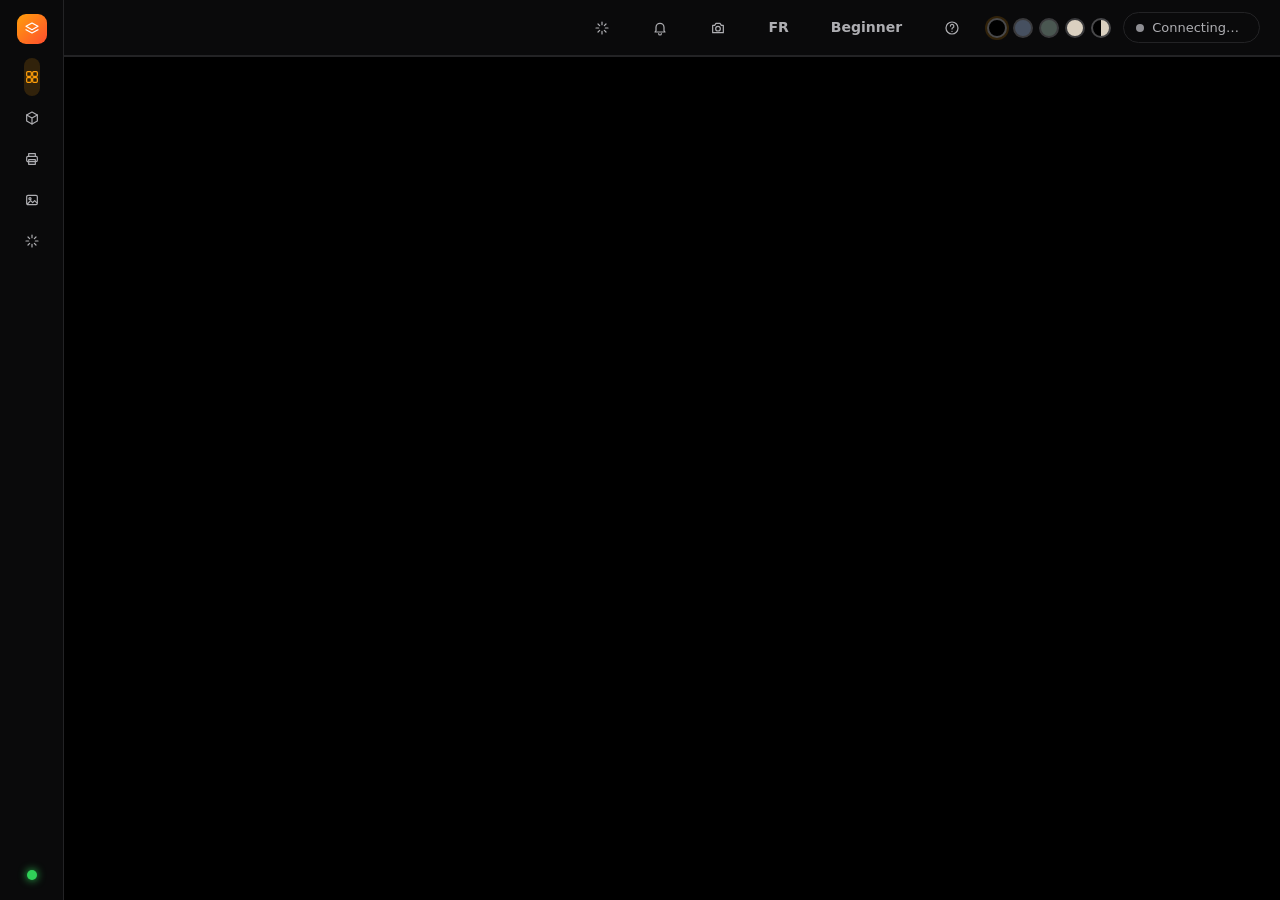
==== src/elegoo_lab/web/index.html @ 3aa5fd05 "🐛 Mobile : en-tête compacte sur une ligne, plus de débordement horizontal (noms de fichiers longs), " ====
<!doctype html>
<html lang="fr" translate="no">
<head>
<meta name="google" content="notranslate">
<script src="js/i18n.js"></script>
<script src="js/mode.js"></script>
<meta charset="utf-8">
<meta name="viewport" content="width=device-width, initial-scale=1">
<title>Atelier CC2 · Centauri Carbon 2</title>
<link rel="manifest" href="manifest.webmanifest">
<meta name="theme-color" content="#000000">
<link rel="icon" type="image/png" href="icons/favicon.png">
<link rel="apple-touch-icon" href="icons/apple-touch-icon.png">
<meta name="apple-mobile-web-app-capable" content="yes">
<meta name="mobile-web-app-capable" content="yes">
<meta name="apple-mobile-web-app-status-bar-style" content="black-translucent">
<meta name="apple-mobile-web-app-title" content="Atelier CC2">
<script type="importmap">{"imports":{"three":"./vendor/three.module.js"}}</script>
<link rel="stylesheet" href="css/app.css">
<link rel="stylesheet" href="css/shell.css">
</head>
<body>
<svg width="0" height="0" style="position:absolute" aria-hidden="true">
  <symbol id="i-upload" viewBox="0 0 24 24"><path d="M12 16V4m0 0-4 4m4-4 4 4M4 16v2a2 2 0 0 0 2 2h12a2 2 0 0 0 2-2v-2"/></symbol>
  <symbol id="i-search" viewBox="0 0 24 24"><circle cx="11" cy="11" r="7"/><path d="m20 20-3.5-3.5"/></symbol>
  <symbol id="i-spark" viewBox="0 0 24 24"><path d="M12 3v4m0 10v4M3 12h4m10 0h4M6 6l2.5 2.5m7 7L18 18M6 18l2.5-2.5m7-7L18 6"/></symbol>
  <symbol id="i-layers" viewBox="0 0 24 24"><path d="m12 3 9 5-9 5-9-5 9-5Z"/><path d="m3 13 9 5 9-5"/></symbol>
  <symbol id="i-send" viewBox="0 0 24 24"><path d="M5 12h14m0 0-6-6m6 6-6 6"/></symbol>
  <symbol id="i-play" viewBox="0 0 24 24"><path d="M7 5v14l12-7L7 5Z"/></symbol>
  <symbol id="i-x" viewBox="0 0 24 24"><path d="M6 6l12 12M18 6 6 18"/></symbol>
  <symbol id="i-trash" viewBox="0 0 24 24"><path d="M4 7h16M9 7V4h6v3m-8 0 1 13h8l1-13"/></symbol>
  <symbol id="i-puzzle" viewBox="0 0 24 24"><path d="M10 4a2 2 0 1 1 4 0v2h4v4h-2a2 2 0 1 0 0 4h2v4h-4v-2a2 2 0 1 0-4 0v2H6v-4h2a2 2 0 1 0 0-4H6V6h4V4Z"/></symbol>
  <symbol id="i-download" viewBox="0 0 24 24"><path d="M12 4v12m0 0 4-4m-4 4-4-4M4 20h16"/></symbol>
  <symbol id="i-plus" viewBox="0 0 24 24"><path d="M12 5v14M5 12h14"/></symbol>
  <symbol id="i-pause" viewBox="0 0 24 24"><path d="M8 5v14M16 5v14"/></symbol>
  <symbol id="i-stop" viewBox="0 0 24 24"><rect x="6" y="6" width="12" height="12" rx="1.5"/></symbol>
  <symbol id="i-phone" viewBox="0 0 24 24"><rect x="7" y="3" width="10" height="18" rx="2"/><path d="M11 17h2"/></symbol>
  <symbol id="i-cube" viewBox="0 0 24 24"><path d="m12 3 8 4.5v9L12 21l-8-4.5v-9L12 3Z"/><path d="m4 7.5 8 4.5 8-4.5M12 12v9"/></symbol>
  <symbol id="i-regle" viewBox="0 0 24 24"><path d="M16.5 3.5 20.5 7.5 7.5 20.5 3.5 16.5Z"/><path d="m8.5 11.5 1.5 1.5M11.5 8.5 13 10M14.5 5.5 16 7"/></symbol>
  <symbol id="i-fit" viewBox="0 0 24 24"><path d="M4 9V4h5M15 4h5v5M20 15v5h-5M9 20H4v-5"/><circle cx="12" cy="12" r="2.5"/></symbol>
  <symbol id="i-full" viewBox="0 0 24 24"><path d="M4 10V4h6M14 4h6v6M20 14v6h-6M10 20H4v-6"/></symbol>
  <symbol id="i-text" viewBox="0 0 24 24"><path d="M5 6V4h14v2M12 4v16m-3 0h6"/></symbol>
  <symbol id="i-edit" viewBox="0 0 24 24"><path d="M4 20h4L19 9l-4-4L4 16v4Z"/><path d="m13.5 6.5 4 4"/></symbol>
  <symbol id="i-bell" viewBox="0 0 24 24"><path d="M6 16V11a6 6 0 0 1 12 0v5l1.5 2h-15L6 16Z"/><path d="M10 20.5a2 2 0 0 0 4 0"/></symbol>
  <symbol id="i-power" viewBox="0 0 24 24"><path d="M12 3v8"/><path d="M6.3 6.8a8 8 0 1 0 11.4 0"/></symbol>
  <symbol id="i-camera" viewBox="0 0 24 24"><path d="M4 8h3l2-3h6l2 3h3v11H4z"/><circle cx="12" cy="13" r="3.5"/></symbol>
  <symbol id="i-help" viewBox="0 0 24 24"><circle cx="12" cy="12" r="9"/><path d="M9.6 9.2a2.6 2.6 0 1 1 3.7 2.4c-.9.45-1.3 1-1.3 2"/><path d="M12 17.2h.01"/></symbol>
  <symbol id="i-dash" viewBox="0 0 24 24"><rect x="4" y="4" width="7" height="7" rx="1.5"/><rect x="13" y="4" width="7" height="7" rx="1.5"/><rect x="4" y="13" width="7" height="7" rx="1.5"/><rect x="13" y="13" width="7" height="7" rx="1.5"/></symbol>
  <symbol id="i-print" viewBox="0 0 24 24"><path d="M7 8V4h10v4"/><rect x="4" y="8" width="16" height="8" rx="2"/><path d="M7 13h10v7H7z"/></symbol>
  <symbol id="i-img" viewBox="0 0 24 24"><rect x="4" y="5" width="16" height="14" rx="2"/><circle cx="9" cy="10" r="1.6"/><path d="m5 18 5-5 3 3 3-3 3 3"/></symbol>
  <symbol id="i-clock" viewBox="0 0 24 24"><circle cx="12" cy="12" r="8.5"/><path d="M12 7.5V12l3 2"/></symbol>
  <symbol id="i-cam" viewBox="0 0 24 24"><path d="M4 8h3l2-3h6l2 3h3v11H4z"/><circle cx="12" cy="13" r="3.5"/></symbol>
  <symbol id="i-box" viewBox="0 0 24 24"><path d="m12 3 8 4.5v9L12 21l-8-4.5v-9L12 3Z"/><path d="m4 7.5 8 4.5 8-4.5M12 12v9"/></symbol>
  <symbol id="i-bolt" viewBox="0 0 24 24"><path d="M13 3 5 13h5l-1 8 8-10h-5l1-8Z"/></symbol>
  <symbol id="i-spool" viewBox="0 0 24 24"><circle cx="12" cy="12" r="8.5"/><circle cx="12" cy="12" r="3.2"/></symbol>
  <symbol id="i-gear" viewBox="0 0 24 24"><circle cx="12" cy="12" r="3"/><path d="M12 2.5v3m0 13v3M2.5 12h3m13 0h3M5 5l2.1 2.1m9.8 9.8L19 19M19 5l-2.1 2.1M7.1 16.9 5 19"/></symbol>
  <symbol id="i-sun" viewBox="0 0 24 24"><circle cx="12" cy="12" r="4"/><path d="M12 2.5v2m0 15v2m-9.5-9.5h2m15 0h2M5 5l1.4 1.4m11.2 11.2L19 19M19 5l-1.4 1.4M6.4 17.6 5 19"/></symbol>
  <symbol id="i-moon" viewBox="0 0 24 24"><path d="M20 14.5A8.5 8.5 0 0 1 9.5 4 8.5 8.5 0 1 0 20 14.5Z"/></symbol>
  <symbol id="i-check" viewBox="0 0 24 24"><path d="m5 12.5 4.5 4.5L19 7"/></symbol>
  <symbol id="i-warn" viewBox="0 0 24 24"><path d="M12 4 2.5 20h19L12 4Z"/><path d="M12 10v4m0 3h.01"/></symbol>
</svg>

<div class="shell">
<aside class="side">
  <div class="brand"><div class="logo"><svg class="i"><use href="#i-layers"/></svg></div><span>Atelier CC2</span></div>
  <nav class="seg" id="nav" aria-label="Navigation">
    <button id="t-dash" class="on"><svg class="i"><use href="#i-dash"/></svg><span>Tableau de bord</span></button>
    <button id="t-lab"><svg class="i"><use href="#i-box"/></svg><span>Atelier</span></button>
    <button id="t-ui"><svg class="i"><use href="#i-print"/></svg><span>Imprimante</span></button>
    <button id="t-gal"><svg class="i"><use href="#i-img"/></svg><span>Galerie</span></button>
    <button id="t-start" class="m-hide"><svg class="i"><use href="#i-spark"/></svg><span>Démarrage</span></button>
  </nav>
  <div class="side-card"><span class="led"></span><div><b>Centauri Carbon 2</b><small id="side-host">Connexion…</small></div></div>
</aside>
<div class="mainwrap">
<header>
  <div class="m-logo" aria-hidden="true"><svg class="i"><use href="#i-layers"/></svg></div>
  <div class="grow"></div>
  <button class="btn ghost" id="ai-open" data-cap="IA" title="Générer un modèle avec l'IA"><svg class="i"><use href="#i-spark"/></svg><span>Générer avec l'IA</span></button>
  <button class="btn ghost bell" id="ev-open" data-cap="Alertes" title="Suivi des impressions et alertes" aria-label="Alertes"><svg class="i"><use href="#i-bell"/></svg><b id="ev-badge" hidden></b></button>
  <button class="btn primary" id="install" hidden title="Installer l'atelier comme une appli"><svg class="i"><use href="#i-download"/></svg><span>Installer l'appli</span></button>
  <a class="btn ghost m-hide" id="board-open" href="tableau.html" title="Tableau de bord plein écran (pour une tablette)"><svg class="i"><use href="#i-camera"/></svg><span>Tableau</span></a>
  <button class="btn ghost" id="phone-open" hidden title="Ouvrir l'atelier sur le téléphone"><svg class="i"><use href="#i-phone"/></svg><span>Téléphone</span></button>
  <button class="btn ghost" id="lang" data-cap="Langue" title="Langue · Language" translate="no" onclick="I18N.set(I18N.lang === 'en' ? 'fr' : 'en')"><b id="lang-t">EN</b></button>
<script>document.getElementById('lang-t').textContent = I18N.lang === 'en' ? 'FR' : 'EN';</script>
  <button class="btn ghost" id="mode" data-cap="Mode" title="Mode Débutant / Avancé" onclick="UI_MODE.toggle()"><b id="mode-t">Débutant</b></button>
  <button class="btn ghost" id="help-open" data-cap="Aide" title="Aide et tutoriels" aria-label="Aide"><svg class="i"><use href="#i-help"/></svg><span>Aide</span></button>
  <div class="themes" role="radiogroup" aria-label="Thème" data-cap="Thème"><button data-theme-pick="noir" title="Noir" style="background:#000;border-color:#48484a"></button><button data-theme-pick="ardoise" title="Ardoise" style="background:#465060"></button><button data-theme-pick="sauge" title="Sauge" style="background:#4a5751"></button><button data-theme-pick="sable" title="Sable" style="background:#dad0c0"></button><button data-theme-pick="auto" title="Auto (système)" style="background:linear-gradient(90deg,#000 50%,#dad0c0 50%);border-color:#48484a"></button></div>
  <span class="pill" id="printer" title="État de l'imprimante"><span class="led"></span><span id="printer-txt">Connexion…</span><span id="printer-temp"></span></span>
</header>

<main>
  <section id="dash" hidden>
        <div class="hello card">
          <div>
            <h1>Bonjour 👋</h1>
            <p class="note"><b id="hello-name">…</b> — <b id="hello-pct">0 %</b> · <b id="hello-eta">au repos</b></p>
          </div>
          <div class="ring-wrap">
            <svg class="ring" viewBox="0 0 72 72" aria-hidden="true">
              <circle class="ring-bg" cx="36" cy="36" r="30"/>
              <circle class="ring-fg" id="ring-fg" cx="36" cy="36" r="30" pathLength="100"/>
            </svg>
            <b id="ring-txt">72%</b>
          </div>
        </div>

        <div class="kpis">
          <article class="card kpi">
            <div class="kpi-h"><svg class="i"><use href="#i-bolt"/></svg>Buse</div>
            <b class="kpi-v"><span id="t-noz">–</span><small id="t-noz-t">/ –</small></b>
            <div class="bar"><i id="b-noz" style="width:0%"></i></div>
            <svg class="spark" viewBox="0 0 100 24" preserveAspectRatio="none" aria-hidden="true"><polyline pathLength="100" points="0,15 9,13 18,14 27,10 36,11 45,8 54,9 63,6 72,7 81,5 90,6 100,4"/></svg>
          </article>
          <article class="card kpi">
            <div class="kpi-h"><svg class="i"><use href="#i-print"/></svg>Plateau</div>
            <b class="kpi-v"><span id="t-bed">–</span><small id="t-bed-t">/ –</small></b>
            <div class="bar"><i id="b-bed" class="ok" style="width:0%"></i></div>
          </article>
          <article class="card kpi">
            <div class="kpi-h"><svg class="i"><use href="#i-spool"/></svg>CANVAS</div>
            <div class="spools">
              <button class="spool" title="Bobine 1"><svg viewBox="0 0 34 34"><circle class="rim" cx="17" cy="17" r="14"/><circle class="fill" cx="17" cy="17" r="10" fill="#E9E9E7" style="opacity:.82"/><circle class="hub" cx="17" cy="17" r="3"/></svg><small>82%</small></button>
              <button class="spool" title="Bobine 2"><svg viewBox="0 0 34 34"><circle class="rim" cx="17" cy="17" r="14"/><circle class="fill" cx="17" cy="17" r="10" fill="#F2A900" style="opacity:.64"/><circle class="hub" cx="17" cy="17" r="3"/></svg><small>64%</small></button>
              <button class="spool" title="Bobine 3"><svg viewBox="0 0 34 34"><circle class="rim" cx="17" cy="17" r="14"/><circle class="fill" cx="17" cy="17" r="10" fill="#D22630" style="opacity:.31"/><circle class="hub" cx="17" cy="17" r="3"/></svg><small>31%</small></button>
              <button class="spool" title="Bobine 4"><svg viewBox="0 0 34 34"><circle class="rim empty" cx="17" cy="17" r="14"/><circle class="fill" cx="17" cy="17" r="10" fill="#008755" style="opacity:.12"/><circle class="hub" cx="17" cy="17" r="3"/></svg><small>0%</small></button>
            </div>
          </article>
          <article class="card kpi">
            <div class="kpi-h"><svg class="i"><use href="#i-clock"/></svg>File d'attente</div>
            <b class="kpi-v"><span id="q-count">0</span><span class="kpi-s">fichiers</span></b>
            <p class="note" id="dq-next">File vide</p>
          </article>
        </div>

        <div class="grid">
          <article class="card view3d">
            <div class="card-h">Vue 3D <span class="pill">plateau 256 × 256</span><span class="grow"></span>
              <button class="mini" id="v-rot" title="Pivoter / arrêter la rotation"><svg class="i"><use href="#i-box"/></svg></button>
              <button class="mini" id="v-fit" title="Recadrer"><svg class="i"><use href="#i-search"/></svg></button>
            </div>
            <div class="plate" id="dplate">
              <div id="view3d" aria-label="Vue 3D du modèle"></div>
              <span class="plate-tag" id="plate-tag">CC2 · plateau 256 × 256</span>
            </div>
          </article>

          <article class="card dcam">
            <div class="card-h"><svg class="i"><use href="#i-cam"/></svg>Caméra <span class="rec"></span><span class="pill ok" id="ia-pill">IA prête</span></div>
            <div class="cam-view"><img id="cam-img" alt="Caméra de l'imprimante" style="width:100%;height:100%;object-fit:cover"><div class="scan"></div><span class="cam-tag">En direct</span></div>
          </article>

          <article class="card queue">
            <div class="card-h">File d'impression <span class="grow"></span><button class="mini" id="q-pause" title="Mettre en pause"><svg class="i"><use href="#i-pause"/></svg></button>
              <button class="mini" id="q-stop" title="Arrêter l'impression" style="color:#e5484d">✕</button></div>
            <ul class="qlist" id="qlist"></ul>
          </article>

          <article class="card feed">
            <div class="card-h">Activité récente</div>
            <ul class="flist" id="flist"></ul>
          </article>
        </div>
      </section>
  <div id="firmware-warning" class="fw-warning" hidden>
    <svg class="i" style="color:var(--error)"><use href="#i-x"/></svg>
    <span id="fw-message"></span>
    <button class="btn ghost sm" id="fw-details">Voir les limites</button>
    <button class="btn ghost sm" onclick="document.getElementById('firmware-warning').hidden=true" title="Masquer">×</button>
  </div>
  <section id="lab" hidden>
    <aside class="lib">
      <div class="lib-head"><h2>Bibliothèque</h2><div style="display:flex;gap:2px"><button class="btn ghost" id="make-open" title="Créer une pièce sur mesure (boîte, étiquette, crochet…)"><svg class="i"><use href="#i-plus"/></svg>Créer</button><button class="btn ghost" id="asm-open" title="Assembler plusieurs pièces, une couleur chacune"><svg class="i"><use href="#i-puzzle"/></svg>Assembler</button></div></div>
      <div class="lib-add">
      <label class="drop" id="drop"><svg class="i"><use href="#i-upload"/></svg><br><b class="d-desk">Déposer des fichiers</b><span class="d-desk"> ou cliquer</span><b class="d-touch">Ajouter un fichier</b><br><span class="d-fmt">STL · 3MF · STEP · OBJ · GLB · PLY · ZIP · G-code</span>
        <input id="up" type="file" accept=".stl,.3mf,.glb,.gltf,.obj,.gcode,.ply,.off,.dae,.step,.stp,.zip" hidden multiple></label>
      <button class="btn ghost link-open" id="link-open" type="button"><svg class="i"><use href="#i-download"/></svg><span class="d-desk">Importer depuis un lien</span><span class="d-touch">Lien</span></button>
      </div>
      <div class="search"><svg class="i"><use href="#i-search"/></svg><input id="q" type="text" placeholder="Rechercher" aria-label="Rechercher un fichier"></div>
      <div class="lib-tools">
        <div class="seg" id="lib-view"><button data-view="tout" class="on">Tout</button><button data-view="modeles">Modèles</button><button data-view="prets">Prêts</button></div>
        <button class="btn ghost" id="lib-more" title="Plus d'actions" aria-haspopup="menu">⋯</button>
        <div class="lib-menu" id="lib-menu" hidden role="menu">
          <div class="lib-sort" role="group" aria-label="Trier">Trier : <select id="lib-sort"><option value="date">les plus récents</option><option value="nom">par nom</option><option value="taille">les plus gros</option></select></div>
          <button data-act="select" role="menuitem">Sélectionner plusieurs fichiers</button>
          <button data-act="clean" role="menuitem">Faire le ménage…</button>
          <label><input type="checkbox" id="lib-tech"> Afficher les fichiers techniques <span id="lib-tech-n"></span></label>
        </div>
      </div>
      <div class="files" id="files"></div>
      <div class="lib-bulk" id="lib-bulk" hidden><span id="bulk-n"></span><button class="btn ghost" id="bulk-all">Tout</button><button class="btn" id="bulk-del"><svg class="i"><use href="#i-trash"/></svg>Supprimer</button><button class="btn ghost" id="bulk-cancel">Annuler</button></div>
    </aside>

    <div class="stage" id="stage">
      <button class="btn primary mnext" id="mnext" hidden><svg class="i"><use href="#i-send"/></svg>Préparer l'impression</button>
      <div class="hint" id="hint"><div><div class="big">Choisis un modèle dans la bibliothèque</div>Glisser pour tourner · molette pour zoomer</div></div>
      <div class="chips" id="chips"></div>
      <div class="vtools" id="vtools" hidden role="toolbar" aria-label="Vue 3D">
        <button data-cam="iso" title="Vue 3D"><svg class="i"><use href="#i-cube"/></svg></button>
        <button data-cam="face" title="De face">Face</button>
        <button data-cam="top" title="De dessus">Dessus</button>
        <button data-cam="side" title="De côté">Côté</button>
        <button data-cam="plate" title="Tout le plateau">Plateau</button>
        <span class="vsep"></span>
        <button data-vt="over" title="Montrer en rouge ce qui aura besoin de supports">Surplombs</button>
        <button data-vt="dims" title="Afficher les dimensions">Cotes</button>
        <button data-vt="cible" title="Clique sur la vue 3D l'endroit précis à confier à l'assistant (le marqueur suit la pièce, l'assistant reçoit les coordonnées)">Cibler</button>
        <button data-vt="mesure" title="Touche deux points du modèle : la distance entre eux s'affiche en mm (réelle, même si la pièce pivote). Un nouveau clic recommence." aria-label="Mesurer"><svg class="i"><use href="#i-regle"/></svg></button>
        <button data-vt="paint" title="Retoucher les couleurs au pinceau">Pinceau</button>
        <button data-vt="marks" title="Peindre où mettre des supports (ou jamais), et où placer la couture">Supports</button>
        <button data-vt="move" title="Glisser chaque pièce sur le plateau pour la déplacer" hidden>Déplacer</button>
        <button data-vt="regroup" title="Remet les pièces à leur place et à leur taille d'origine" hidden>Regrouper</button>
        <button data-vt="add" title="Ajouter une autre pièce de la bibliothèque sur ce plateau" hidden>+ Pièce</button>
        <span class="vsep"></span>
        <button data-vt="fit" title="Recentrer"><svg class="i"><use href="#i-fit"/></svg></button>
        <button data-vt="full" title="Plein écran"><svg class="i"><use href="#i-full"/></svg></button>
      </div>
      <div class="vdims" id="vdims" hidden></div>
      <div class="vmeas" id="vmeas" hidden></div>
      <div class="pc-panel" id="pc-panel" hidden>
        <div class="pc-h"><b id="pc-name"></b><button class="btn ghost" id="pc-close" aria-label="Fermer"><svg class="i"><use href="#i-x"/></svg></button></div>
        <div class="note" id="pc-dims" style="margin:0 0 6px"></div>
        <label for="pc-size">Taille de cette pièce</label>
        <div class="pc-row"><input type="range" id="pc-size" min="10" max="300" step="1" value="100"><input type="number" id="pc-pct" min="10" max="500" step="1" value="100" aria-label="Taille en %"><span>%</span></div>
        <div class="pc-row"><button class="btn" data-pc="50">50 %</button><button class="btn" data-pc="75">75 %</button><button class="btn" data-pc="100">100 %</button><button class="btn" data-pc="150">150 %</button></div>
        <button class="btn" id="pc-del" title="La pièce quitte le plateau dans un nouveau modèle ; l'original reste dans la bibliothèque">Supprimer cette pièce</button>
      </div>
      <div class="paintbar" id="paintbar" hidden role="toolbar" aria-label="Retouche des couleurs">
        <div class="pb-sw" id="pb-sw" role="radiogroup" aria-label="Couleur du pinceau"></div>
        <label class="pb-size">Taille <input type="range" id="pb-size" min="1" max="20" value="5" aria-label="Taille du pinceau"></label>
        <button class="btn" id="pb-undo" disabled>Annuler</button>
        <button class="btn primary" id="pb-save" disabled>Enregistrer</button>
        <button class="btn" id="pb-reset" title="Remet les couleurs d'origine du modèle">Tout effacer</button>
        <button class="btn" id="pb-close">Fermer</button>
        <div class="pb-hint"><span class="d-desk">Clic gauche : peindre · clic droit : tourner · molette : zoom</span><span class="d-touch">Un doigt : peindre · deux doigts : tourner et zoomer</span></div>
      </div>
      <div class="seg viewtabs" id="viewtabs" hidden><button data-view="model" class="on">Modèle</button><button data-view="paths">Tranchage</button></div>
      <div class="layerbar" id="layerbar" hidden>
        <span class="lv" id="lv">Couche –</span>
        <span class="lsteps"><button class="btn ghost" id="lplay" aria-label="Lire couche par couche" title="Lire couche par couche"><svg class="i"><use href="#i-play"/></svg></button><button class="btn ghost" data-lstep="-1" aria-label="Couche précédente">−</button><button class="btn ghost" data-lstep="1" aria-label="Couche suivante">+</button></span>
        <input type="range" id="layer" min="1" max="1" value="1" aria-label="Couche affichée">
        <label><input type="checkbox" id="show-model" checked><i style="background:var(--dim)"></i>Modèle</label>
        <label><input type="checkbox" id="show-support" checked><i style="background:#F0A040"></i>Supports</label>
        <label><input type="checkbox" id="show-tower" checked><i style="background:#8a97a8"></i>Tour</label>
        <label title="Seulement la couche choisie, vue de dessus"><input type="checkbox" id="show-single">Couche seule</label>
      </div>
      <div class="sect" id="chat-sec" hidden>
        <div class="sect-h"><span class="num">✦</span><h3>Assistant</h3><b class="grow"></b><button id="chat-fold" title="Replier ou déplier l'assistant" aria-label="Replier ou déplier l'assistant">▾</button></div>
        <p class="note">Demande avec tes mots : « perce un trou de 6 mm pour un aimant en haut », « mets-le à 80 mm de haut ». L'assistant agit lui-même sur le modèle ; avec Blender ouvert, il peut modéliser en vrai CAO. Le bouton « Cibler » pose une épingle : il recevra l'endroit exact avec ton message.</p>
        <div id="chat-log"></div>
        <div class="chat-sug" id="chat-sug">
          <button data-q="Répare-le et mets-le dans la meilleure pose">Réparer et poser</button>
          <button data-q="Fais-le 30 % plus grand">+ 30 %</button>
          <button data-q="Perce un trou de 6 mm en haut pour un aimant">Trou aimant</button>
          <button data-q="Tranche-le et annonce le temps et les grammes">Trancher</button>
          <button data-wf title="Un plan pas à pas : fiche, pose, bobines, tranchage, lancement">🎯 Workflow guidé</button>
        </div>
        <div id="chat-zone" hidden>
          <span id="chat-zone-txt"></span>
          <label>rayon <input id="chat-zone-r" type="number" min="2" max="80" value="10"> mm</label>
          <button id="chat-zone-x" title="Retirer la zone ciblée">✕</button>
        </div>
        <div class="chat-row"><input id="chat-in" type="text" placeholder="Ex. : perce un trou de 6 mm pour un aimant en haut" autocomplete="off"><button class="btn primary" id="chat-go">Envoyer</button></div>
      </div>
    </div>

    <aside class="panel">
      <div class="muted-box" id="nosel"><div class="big">Rien de sélectionné</div>Choisis un modèle à gauche ou dépose un fichier : ses couleurs sont détectées automatiquement.</div>

      <div id="prep" hidden>
        <div class="panel-head"><div><div class="t" id="p-name"></div></div><button class="btn ghost" id="add-text" title="Ajouter un prénom ou un texte"><svg class="i"><use href="#i-text"/></svg></button><button class="btn ghost" id="add-shape" title="Percer un trou ou ajouter une forme"><svg class="i"><use href="#i-cube"/></svg></button><button class="btn ghost" data-ren title="Renommer"><svg class="i"><use href="#i-edit"/></svg></button><button class="btn ghost" data-del title="Supprimer"><svg class="i"><use href="#i-trash"/></svg></button></div>
        <div class="p-sub" id="p-sub"></div>
        <div class="opt">
          <button class="btn primary block" id="opt-go"><svg class="i"><use href="#i-spark"/></svg>Optimiser pour la CC2</button>
          <p class="note" id="opt-hint">Répare, met à la bonne taille, choisit la meilleure face, puis supports, bordure et découpe si besoin.</p>
          <div id="opt-res"></div>
        </div>
        <div class="sect">
          <div class="sect-h"><span class="num">1</span><h3>Couleurs</h3><button class="btn ghost" id="use-spools" style="margin-left:auto;height:30px;font-size:12.5px" title="Associer chaque couleur à la bobine chargée la plus proche dans le CANVAS">Bobines chargées</button></div>
          <p class="note" id="c-note"></p>
          <div id="c-match" class="note" hidden style="margin:-4px 0 10px"></div>
          <div id="c-list"></div>
          <div id="c-spools"></div>
        </div>
        <div class="sect">
          <div class="sect-h"><span class="num">2</span><h3>Taille et réglages</h3></div>
          <div class="field"><label>À quoi sert la pièce ?</label><div class="seg wide usage" id="usage"></div>
            <p class="note" id="usage-hint" style="margin:6px 0 0"></p></div>
          <div class="field"><label for="height">Hauteur finale (mm) <span id="h-now"></span></label><input id="height" type="number" min="1" max="2000" step="1" placeholder="Garder la taille d'origine"></div>
          <button class="btn ghost block m-morebtn" id="m-more" type="button">Plus d'options</button>
          <div class="switch" style="margin:-4px 0 12px"><label for="split">Découper en pièces (avec chevilles) si c'est plus grand que le plateau</label><input id="split" type="checkbox" checked></div>
          <p class="note" id="split-note" hidden style="margin:-6px 0 12px"></p>
          <div class="field"><label for="plate">Plateau</label><select id="plate"></select></div>
          <div class="field"><label>Comment poser la pièce <span id="rot-v">telle quelle</span></label>
            <div class="orients" id="orients"><p class="note" style="margin:0">Choisis un modèle pour voir les positions.</p></div>
            <div class="seg wide" id="rot" style="margin-top:8px"><button data-rot="2">↻ Tourner sur le plateau</button><button data-rot="reset">Remettre</button></div>
            <div class="xform" style="margin-top:8px">
              <label class="switch-in"><input id="mirror" type="checkbox"> Miroir (gauche ↔ droite)</label>
              <span class="xs">Échelle %</span>
              <label>X <input id="sx" type="number" min="1" max="1000" step="1" value="100" aria-label="Échelle X en %"></label>
              <label>Y <input id="sy" type="number" min="1" max="1000" step="1" value="100" aria-label="Échelle Y en %"></label>
              <label>Z <input id="sz" type="number" min="1" max="1000" step="1" value="100" aria-label="Échelle Z en %"></label>
            </div>
            <div class="switch" style="margin-top:8px"><label for="orient">Orientation automatique (OrcaSlicer choisit la meilleure face)</label><input id="orient" type="checkbox"></div></div>
          <div class="field"><label for="pauses">Pause à la hauteur (mm) <span>aimant, écrou, changement de couleur</span></label><input id="pauses" type="text" inputmode="decimal" placeholder="ex. 12,5 ou 10 ; 25" autocomplete="off">
            <p class="note" style="margin:6px 0 0">L'imprimante s'arrête quand la pièce atteint cette hauteur, la buse se gare au-dessus du bac à déchets. Reprends depuis l'écran ou l'onglet Imprimante.</p></div>
          <div class="field"><label for="copies">Exemplaires sur le plateau</label><input id="copies" type="number" min="1" max="50" value="1"></div>
          <div class="field"><label for="quality">Qualité</label><select id="quality"></select></div>
          <div class="field"><label for="infill">Remplissage <span id="inf-v">selon le profil</span></label><input id="infill" type="range" min="0" max="100" step="5" value="15"></div>
          <div class="field"><label for="supports">Supports</label>
            <select id="supports">
              <option value="aucun">Aucun</option>
              <option value="arbre">Arbre (recommandé) — s'enlève facilement</option>
              <option value="arbre_fin">Arbre fin — le plus léger</option>
              <option value="arbre_solide">Arbre solide — pièces lourdes ou hautes</option>
              <option value="colonnes">Colonnes — surfaces planes en surplomb</option>
            </select></div>
          <div class="switch" id="plate-row" hidden><label for="plate-only">Seulement depuis le plateau (rien ne s'appuie sur le modèle)</label><input id="plate-only" type="checkbox"></div>
          <details id="adv" class="advanced" style="margin-top:14px"><summary style="cursor:pointer;color:var(--dim);font-size:13px">Réglages avancés <span id="adv-n" class="note"></span></summary>
            <p class="note" style="margin:10px 0">Vide = valeur du profil Centauri Carbon 2 (indiquée en gris).</p>
            <div id="adv-fields"></div>
            <button class="btn ghost" id="adv-reset" style="height:30px">Tout remettre par défaut</button>
          </details>
          <div class="field" id="mode-box" hidden style="margin:14px 0 0">
            <label>Multicolore</label>
            <div class="seg wide" id="mode">
              <button data-mode="economie" class="on">Économie</button><button data-mode="equilibre">Équilibré</button><button data-mode="qualite">Qualité</button><button data-mode="sans_purge">Sans purge</button>
            </div>
            <p class="note" id="mode-note" style="margin:6px 0 0"></p>
            <div class="field" style="margin:10px 0 0"><label for="simplify">Simplifier les couleurs <span>moins de changements et de purge</span></label>
              <select id="simplify"><option value="non">Non : toutes les taches de couleur</option><option value="leger" selected>Léger : les taches invisibles (moins de 3 % d'une couche)</option><option value="fort">Fort : les petites zones aussi (moins de 10 % d'une couche)</option></select></div>
          </div>
        </div>
        <div class="sect">
          <div class="sect-h"><span class="num">3</span><h3>Trancher et imprimer</h3></div>
          <div class="advice" id="advice" hidden></div>
          <div class="advice" id="ia-note" hidden></div>
          <div id="result"></div>
        </div>
        <div class="prep-foot">
          <div class="switch" style="margin-bottom:8px"><label for="ia-tranche">L'IA tranche : elle lit la pièce et règle qualité, remplissage, supports (et te dit pourquoi)</label><input id="ia-tranche" type="checkbox"></div>
          <button class="btn primary block" id="go"><svg class="i"><use href="#i-layers"/></svg>Trancher</button>
        </div>
      </div>

      <div id="ready" hidden>
        <div class="panel-head"><div><div class="t" id="r-name"></div><div class="s" id="r-sub">Fichier tranché, prêt à imprimer</div></div><button class="btn ghost" data-ren title="Renommer"><svg class="i"><use href="#i-edit"/></svg></button><button class="btn ghost" data-del title="Supprimer"><svg class="i"><use href="#i-trash"/></svg></button></div>
        <div class="sect" id="r-body"></div>
      </div>
    </aside>
    <nav class="mnav" id="mnav" aria-label="Atelier">
      <button data-m="lib" class="on"><svg class="i"><use href="#i-search"/></svg>Bibliothèque</button>
      <button data-m="view" disabled><svg class="i"><use href="#i-layers"/></svg>Aperçu</button>
      <button data-m="prep" disabled><svg class="i"><use href="#i-play"/></svg>Préparer</button>
    </nav>
  </section>
  <section id="start" hidden>
    <div class="st">
      <div><h1>Le jour où l'imprimante arrive</h1><p class="lead">Quatre étapes, dans l'ordre. Compte une heure, impressions de test comprises.</p></div>
      <div class="card">
        <div class="step-h" id="s1-h"><span class="num">1</span><h2>Connecter l'imprimante</h2></div>
        <ol class="howto">
          <li>Allume-la et termine l'assistant de l'écran (langue, Wi-Fi ou câble, nivellement automatique).</li>
          <li>Sur l'écran : <b>Paramètres → Réseau</b>. Active <b>« LAN Only »</b> (sans lui, l'accès local est fermé).</li>
          <li>Note l'<b>adresse IP</b> et le <b>code d'accès</b> affichés, puis saisis-les ici. Ce PC est en <span id="pc-ip">…</span> : l'imprimante doit être sur le même réseau.</li>
        </ol>
        <div class="two" style="max-width:560px">
          <div class="field"><label for="cfg-host">Adresse IP</label><input id="cfg-host" type="text" placeholder="192.168.1.42" inputmode="decimal"></div>
          <div class="field"><label for="cfg-code">Code d'accès</label><input id="cfg-code" type="text" placeholder="ex. Ab3dEf" autocomplete="off"></div>
        </div>
        <div style="display:flex;gap:8px;flex-wrap:wrap"><button class="btn primary" id="cfg-test">Tester la connexion</button><button class="btn" id="cfg-save" disabled>Enregistrer</button></div>
        <div class="checks" id="cfg-checks"></div>
        <p class="note" id="cfg-after" hidden style="margin-top:12px"></p>
      </div>
      <div class="card">
        <div class="step-h"><span class="num">2</span><h2>Charger le CANVAS</h2></div>
        <ol class="howto">
          <li>Place 4 bobines de <b>PLA</b> dans le CANVAS : de préférence 4 couleurs bien différentes (ex. rouge, bleu, vert, jaune) pour lire facilement le test couleur.</li>
          <li>Engage chaque filament jusqu'à ce que l'écran affiche la bobine comme chargée (1 à 4, de gauche à droite).</li>
          <li>Vérifie dans l'onglet <b>Imprimante → Bobines CANVAS</b> que les 4 apparaissent avec la bonne matière.</li>
        </ol>
      </div>
      <div class="card">
        <div class="step-h"><span class="num">3</span><h2>Imprimer les pièces de test</h2></div>
        <p class="note">Dans l'ordre : chaque test valide quelque chose dont le suivant a besoin. Coche ce que tu constates, l'atelier s'en souvient.</p>
        <div class="tests" id="tests"></div>
      </div>
      <div class="card">
        <div class="step-h"><span class="num">4</span><h2>Régler l'assemblage des pièces découpées</h2></div>
        <p class="note">Après le test des chevilles : choisis le jeu du premier trou où la cheville entre à la main, serrée sans forcer. Il sert à toutes les prochaines découpes.</p>
        <div class="plays" id="plays"></div>
      </div>
      <div class="card">
        <div class="step-h"><span class="num">5</span><h2>Sauvegarder la bibliothèque</h2></div>
        <p class="note">models/, config.toml et l'historique git partent sur un disque USB branché (dossier « atelier-cc2 », anciennes copies dans « anciens/ ») ou vers une machine distante. Essaie maintenant, ou laisse faire toutes les heures.</p>
        <p class="note" id="bk-status">…</p>
        <div class="two" style="max-width:560px">
          <div class="field"><label for="bk-vers">Destination (vide = disque USB branché)</label><input id="bk-vers" type="text" placeholder="ex. maison, un alias défini chez toi"></div>
        </div>
        <div style="display:flex;gap:8px;flex-wrap:wrap">
          <button class="btn primary" id="bk-now" data-ctl>Sauvegarder maintenant</button>
          <button class="btn" id="bk-auto" data-ctl>Activer la sauvegarde auto</button>
        </div>
      </div>
    </div>
  </section>
  <section id="gal" hidden>
    <div class="gal-wrap">
      <div class="gal-h"><div><h2>Galerie des impressions</h2><p class="note" id="gal-sum" style="margin:2px 0 0"></p></div></div>
      <div class="gal" id="gal-list"></div>
    </div>
  </section>
  <section id="pv" hidden>
    <div class="pv">
      <div class="banner" id="pv-ro" hidden>Lecture seule : relance avec <code>cc2 --control dash</code> pour piloter l'imprimante.</div>
      <div class="col c1">
        <div class="card idle" id="pv-job">
          <div class="card-h"><h3>Impression</h3><div style="display:flex;gap:8px;align-items:center"><a class="btn ghost" href="maquette/" title="Ouvrir la maquette UI (design premium)" aria-label="Maquette UI"><svg class="i"><use href="#i-layers"/></svg></a><span class="pill" id="pv-pill"><span class="led"></span><span id="pv-pill-t">…</span></span></div></div>
          <div class="job-top">
            <div class="ring-wrap"><svg class="ring" viewBox="0 0 72 72" aria-hidden="true"><circle class="ring-bg" cx="36" cy="36" r="30"/><circle class="ring-fg" id="pv-ring" cx="36" cy="36" r="30" pathLength="100"/></svg><b id="pv-ring-t">0%</b></div>
            <div class="job-top-t"><div class="job-state" id="pv-state">…</div><div class="job-file" id="pv-file">Aucune impression en cours</div></div>
          </div>
          <div class="prog"><i id="pv-prog" style="width:0"></i></div>
          <div class="kpis">
            <div class="kpi"><div class="v" id="pv-pct">0 %</div><div class="k">progression</div></div>
            <div class="kpi"><div class="v" id="pv-layer">–</div><div class="k">couche</div></div>
            <div class="kpi"><div class="v" id="pv-left">–</div><div class="k">temps restant</div></div>
            <div class="kpi"><div class="v" id="pv-end">–</div><div class="k">fin prévue</div></div>
          </div>
          <div class="cn" id="pv-cn" hidden></div>
          <div class="row-btns">
            <button class="btn" id="pv-pause" data-ctl><svg class="i"><use href="#i-pause"/></svg>Pause</button>
            <button class="btn primary" id="pv-resume" data-ctl hidden><svg class="i"><use href="#i-play"/></svg>Reprendre</button>
            <button class="btn danger" id="pv-stop" data-ctl><svg class="i"><use href="#i-stop"/></svg>Arrêter</button>
          </div>
          <div class="speed-row"><span>Vitesse</span><div class="seg" id="pv-speed"><button data-speed="silent" data-pct="50" data-ctl>Silencieux <small>50 %</small></button><button data-speed="balanced" data-pct="100" data-ctl>Normal <small>100 %</small></button><button data-speed="sport" data-pct="130" data-ctl>Sport <small>130 %</small></button><button data-speed="ludicrous" data-pct="160" data-ctl>Turbo <small>160 %</small></button></div></div>
          <div class="row-btns idle-only">
            <button class="btn" id="pv-rest" data-ctl title="Coupe les chauffes, les ventilateurs et la lumière. Pour couper le courant : interrupteur de l'imprimante"><svg class="i"><use href="#i-power"/></svg>Mettre au repos</button>
          </div>
        </div>
        <div class="card">
          <div class="card-h"><h3>Caméra</h3><div style="display:flex;gap:14px;align-items:center"><div class="switch" style="gap:8px"><label for="pv-light" style="font-size:12.5px;color:var(--dim)">Lumière</label><input id="pv-light" type="checkbox" data-ctl></div><a class="btn ghost" href="/snapshot" target="_blank" rel="noopener"><svg class="i"><use href="#i-camera"/></svg>Photo</a></div></div>
          <div class="cam" id="pv-cam"><div id="pv-cam-msg">Connexion à la caméra…</div>
            <button class="btn cam-light" id="pv-cam-light" data-ctl hidden><svg class="i"><use href="#i-spark"/></svg>Lumière éteinte · Allumer</button></div>
        </div>
        <div class="card o1 queue-card" id="pv-queue" hidden>
          <div class="card-h"><h3>File d'attente</h3><span class="note" id="q-n" style="margin:0"></span></div>
          <p class="note" id="q-hint"></p>
          <button class="btn primary block" id="q-next" data-ctl><svg class="i"><use href="#i-play"/></svg>Plateau vidé : lancer la suivante</button>
          <div id="q-list"></div>
        </div>
        <div class="card o2 fold-all">
          <div class="card-h"><h3>Fichiers sur l'imprimante</h3><button class="btn ghost" id="pv-refresh">Actualiser</button></div>
          <div id="pv-files"></div>
        </div>
        <div class="card o2 fold-all">
          <div class="card-h"><h3>Historique</h3><a class="btn ghost advanced" href="/ui/" target="_blank" rel="noopener" title="Interface d'origine de pycentauri">Interface avancée</a></div>
          <div id="pv-hist"></div>
        </div>
      </div>
      <div class="side">
        <div class="col c2">
          <div class="card o1">
            <div class="card-h"><h3>Températures</h3></div>
            <div id="pv-temps"></div>
            <div class="presets">
              <button class="btn" data-ctl data-preset="210,60">PLA 210/60</button>
              <button class="btn" data-ctl data-preset="240,80">PETG 240/80</button>
              <button class="btn" data-ctl data-preset="260,100">ABS 260/100</button>
              <button class="btn" data-ctl data-preset="0,0">Refroidir</button>
            </div>
          </div>
          <div class="card o1" id="pv-pos" hidden>
            <div class="card-h"><h3>Position de la buse</h3><span class="note" id="pv-pos-where" style="margin:0"></span></div>
            <div class="pos" id="pv-pos-box">
              <svg class="pos-map" id="pv-pos-map" viewBox="-8 -22 272 286" role="img" aria-label="Plateau vu de dessus, avant en bas">
                <rect class="pos-bed" x="0" y="0" width="256" height="256" rx="6"/>
                <path class="pos-grid" d="M64 0V256M128 0V256M192 0V256M0 64H256M0 128H256M0 192H256"/>
                <rect class="pos-chute" x="246" y="236" width="10" height="20"/>
                <text class="pos-lbl" x="128" y="-10" text-anchor="middle">arrière : essuyage</text>
                <polyline class="pos-trail" id="pv-pos-trail" points=""/>
                <circle class="pos-dot" id="pv-pos-dot" r="5" cx="-50" cy="-50"/>
                <text class="pos-lbl" x="128" y="252" text-anchor="middle">avant</text>
              </svg>
              <div class="pos-xyz"><em id="pv-pos-at"></em><div><span>X</span><b id="pv-pos-x">–</b></div><div><span>Y</span><b id="pv-pos-y">–</b></div><div><span>Z</span><b id="pv-pos-z">–</b></div></div>
            </div>
            <p class="note" style="margin:10px 0 0">Mise à jour chaque seconde par l'imprimante, en mm. En rouge, la goulotte où la buse purge à chaque changement de couleur.</p>
          </div>
          <div class="card o1">
            <div class="card-h"><h3>Bobines CANVAS</h3><div class="switch" style="gap:10px"><label for="pv-refill" style="font-size:12.5px;color:var(--dim)">Recharge auto</label><input id="pv-refill" type="checkbox" data-ctl></div></div>
            <div id="pv-ask"></div>
            <div class="trays" id="pv-trays"><div class="empty">…</div></div>
            <p class="note" id="pv-month" style="margin:10px 0 0"></p>
          </div>
          <div class="card" id="pv-layers" hidden>
            <div class="card-h"><h3>Couche par couche</h3><span class="note" id="pv-lnote" style="margin:0"></span></div>
            <div class="lv-wrap"><div class="mini-3d" id="pv-3d"></div><div class="lv-pos" id="pv-lv-pos"></div></div>
            <p class="note">En couleur ce qui est imprimé, en gris ce qui reste ; le cône orange, c'est la buse (position envoyée chaque seconde par l'imprimante, en mm). Tourne avec un doigt, zoome en pinçant.</p>
          </div>
        </div>
        <div class="col c3">
          <div class="card late">
            <div class="card-h"><h3>Surveillance par caméra</h3><span class="pill" id="sv-pill"><span class="led"></span><span id="sv-pill-t">…</span></span></div>
            <div id="sv-model" hidden><p class="note">L'IA de détection des ratés (modèle libre d'Obico) n'est pas encore installée : 200 Mo, une seule fois. Elle tourne sur ce PC, aucune image ne sort de la maison.</p>
              <button class="btn" id="sv-dl"><svg class="i"><use href="#i-download"/></svg>Installer l'IA</button></div>
            <div class="switch"><label for="sv-ia">IA : repérer les ratés (spaghetti, pièce décollée)</label><input type="checkbox" id="sv-ia"></div>
            <div class="switch" style="margin-top:10px"><label for="sv-pause">Mettre en pause automatiquement si l'IA est sûre</label><input type="checkbox" id="sv-pause"></div>
            <div class="field" style="margin-top:12px"><label for="sv-sens">Sensibilité <span id="sv-sens-v"></span></label><input type="range" id="sv-sens" min="0.5" max="2" step="0.1"></div>
            <div class="switch"><label for="sv-tl">Timelapse (une photo par couche, vidéo dans la Galerie)</label><input type="checkbox" id="sv-tl"></div>
            <svg class="spark" id="sv-spark" viewBox="0 0 120 24" preserveAspectRatio="none" aria-label="Score de l'IA sur les dernières images"></svg>
            <p class="note" id="sv-note" style="margin:6px 0 0"></p>
          </div>
          <div class="card late">
            <div class="card-h"><h3>Machine</h3><span class="note" id="mc-fw" style="margin:0"></span></div>
            <div class="kv" id="mc-info"></div>
            <p class="note" style="margin:12px 0 6px">Options par défaut au lancement d'une impression</p>
            <div class="switch"><label for="mc-level">Niveler le plateau avant chaque impression</label><input type="checkbox" id="mc-level" data-ctl></div>
            <div class="switch" style="margin-top:8px"><label for="mc-check">Vérifications de l'imprimante avant de démarrer</label><input type="checkbox" id="mc-check" data-ctl></div>
            <div class="switch" style="margin-top:8px"><label for="mc-video">Timelapse de l'imprimante</label><input type="checkbox" id="mc-video" data-ctl></div>
            <details class="mc-screen" open><summary>⚠️ À régler sur l'écran de la CC2</summary>
              <p class="note" style="margin:8px 0 6px; color:var(--error);">⚠️ <b>En réseau local, la CC2 n'accepte pas ces commandes</b> (le SDK officiel d'Elegoo les désactive) : <b>fais-les sur l'écran tactile</b>. <span id="fw-state"></span></p>
              <ul id="fw-blocked"></ul>
              <ul><li><b>Reprendre</b> une impression en pause : si le bouton de l'atelier ne répond pas, reprends depuis l'écran.</li>
                <li><b>Mise à jour du firmware</b> : seulement pour corriger un problème précis. Depuis la 02.00.02.00, le retour à une version antérieure est bloqué ; la 02.01.00.00 (juillet 2026) ajoute la compensation de résonance de l'axe Z. Après une mise à jour, vérifie l'atelier (pycentauri est figé en 0.9.1).</li>
                <li><b>Mode LAN seulement</b> : nécessaire pour l'atelier ; il coupe l'IA et la vidéo à distance d'Elegoo (l'atelier les remplace).</li></ul>
            </details>
          </div>
          <div class="card late">
            <div class="card-h"><h3>Entretien</h3><span class="note" id="mt-sum" style="margin:0"></span></div>
            <div id="mt-list"></div>
          </div>
          <div class="card late">
            <div class="card-h"><h3>Terminal</h3>
              <div class="term-tools"><label><input type="checkbox" id="tm-dim"> Détails firmware</label>
                <button class="btn ghost sm" id="tm-copy">Copier</button><button class="btn ghost sm" id="tm-clear">Effacer</button></div></div>
            <div class="term" id="tm" role="log" aria-live="off"></div>
            <p class="note" style="margin:6px 0 0">Tout ce qui se passe, en direct : états, couches, températures, commandes envoyées (→) et alertes.</p>
          </div>
        </div>
      </div>
    </div>
  </section>
</main>
</div>
</div>

<dialog id="ai">
  <div class="dlg-h">Générer un modèle avec l'IA<button class="btn ghost" data-close aria-label="Fermer"><svg class="i"><use href="#i-x"/></svg></button></div>
  <div class="dlg-b">
    <p class="note" id="ai-status">…</p>
    <div class="field"><label for="wf">Workflow ComfyUI</label><select id="wf"></select></div>
    <div class="field"><label for="img">Image de départ</label><input id="img" type="file" accept="image/*"></div>
    <div class="field"><label for="prompt">Description de l'objet (en anglais de préférence)</label><input id="prompt" type="text" placeholder="ex. un dragon stylisé"></div>
    <div id="jobs"></div>
  </div>
  <div class="dlg-f"><button class="btn" data-close>Fermer</button><button class="btn primary" id="gen"><svg class="i"><use href="#i-spark"/></svg>Générer</button></div>
</dialog>

<dialog id="asm" class="wide-dlg">
  <div class="dlg-h">Assembler des pièces<button class="btn ghost" data-close aria-label="Fermer"><svg class="i"><use href="#i-x"/></svg></button></div>
  <div class="dlg-b make-b">
    <p class="note">Pour un modèle livré en plusieurs fichiers d'une couleur chacun, modélisés dans le même repère. Donne une bobine à chaque pièce à garder.</p>
    <div class="make-main">
      <div class="make-view"><div id="asm-3d" class="mini-3d"></div><div class="make-size" id="asm-size">Choisis une bobine pour au moins une pièce</div>
        <p class="note" id="asm-spools" style="margin:8px 0 0;text-align:center"></p></div>
      <div>
        <div class="search" style="margin:0 0 8px"><svg class="i"><use href="#i-search"/></svg><input id="asm-q" type="text" placeholder="Chercher une pièce" aria-label="Chercher une pièce"></div>
        <div id="asm-list" class="asm-list"></div>
        <div class="field" style="margin-top:12px"><label for="asm-name">Nom du modèle assemblé</label><input id="asm-name" type="text" value="assemblage"></div>
      </div>
    </div>
  </div>
  <div class="dlg-f"><button class="btn" data-close>Annuler</button><button class="btn primary" id="asm-go">Assembler</button></div>
</dialog>

<dialog id="make" class="wide-dlg">
  <div class="dlg-h">Créer une pièce sur mesure<button class="btn ghost" data-close aria-label="Fermer"><svg class="i"><use href="#i-x"/></svg></button></div>
  <div class="dlg-b make-b">
    <div class="make-kinds" id="make-kinds" role="radiogroup" aria-label="Type de pièce"></div>
    <div class="make-main">
      <div class="make-view"><div id="make-3d" class="mini-3d"></div><div class="make-size" id="make-size"></div></div>
      <div class="make-fields" id="make-fields"></div>
    </div>
  </div>
  <div class="dlg-f"><button class="btn" data-close>Annuler</button><button class="btn primary" id="make-go"><svg class="i"><use href="#i-plus"/></svg>Créer la pièce</button></div>
</dialog>

<dialog id="phone">
  <div class="dlg-h">Installer l'appli sur le téléphone<button class="btn ghost" data-close aria-label="Fermer"><svg class="i"><use href="#i-x"/></svg></button></div>
  <div class="dlg-b">
    <p class="note" style="margin-bottom:12px" id="ph-net">Le téléphone doit être sur le même Wi-Fi que ce PC.</p>
    <div class="seg wide" id="ph-os" style="margin-bottom:14px"><button data-os="android" class="on">Android</button><button data-os="ios">iPhone</button><button data-os="chromeos">ChromeOS</button></div>
    <div class="ph-steps">
      <div class="ph-step" id="ph-ca">
        <div class="ph-h"><span class="num">1</span><b>Certificat de l'atelier</b><span class="note" style="margin:0">une seule fois</span></div>
        <div class="ph-row"><div class="qr sm" id="ph-ca-qr"></div><div>
          <p class="ph-os android">Scanne : le fichier se télécharge. Puis <b>Paramètres → Sécurité → Plus de paramètres → Chiffrement et identifiants → Installer un certificat → Certificat CA</b>, choisis <code>atelier-cc2.crt</code>.</p>
          <p class="ph-os chromeos" hidden>Ouvre l'adresse ci-dessous dans Chrome : le fichier se télécharge. Puis <b>Paramètres → Confidentialité et sécurité → Sécurité → Gérer les certificats → Autorités → Importer</b> (ou tape <code>chrome://certificate-manager</code>), choisis <code>atelier-cc2.crt</code> et coche <b>« Faire confiance à ce certificat pour identifier des sites Web »</b>.<br><code id="ph-ca-url" style="word-break:break-all"></code></p>
          <p class="ph-os ios" hidden>Scanne avec l'appareil photo, ouvre dans Safari, <b>Autoriser</b>. Puis <b>Réglages → Profil téléchargé → Installer</b>, et <b>Réglages → Général → Informations → Réglages des certificats</b> : active « Atelier CC2 ».</p>
          <p class="note">Il sert seulement à prouver au téléphone que c'est bien ton atelier.</p>
        </div></div>
      </div>
      <div class="ph-step">
        <div class="ph-h"><span class="num" id="ph-n2">2</span><b>Ouvrir et installer l'appli</b></div>
        <div class="ph-row"><div class="qr sm" id="phone-qr"></div><div>
          <p>Scanne, saisis le <b>code d'accès</b> (affiché au lancement de <code>cc2 dash --reseau</code>).</p>
          <p class="ph-os android">Puis le bouton <b>Installer l'appli</b> en haut, ou menu <b>⋮ → Installer l'application</b>.</p>
          <p class="ph-os ios" hidden>Puis <b>Partager → Sur l'écran d'accueil</b>.</p>
          <p class="ph-os chromeos" hidden>Pour le <b>tableau de bord</b>, ouvre l'adresse du tableau (plus bas) puis l'icône d'installation dans la barre d'adresse, ou menu <b>⋮ → Installer</b>. Dans <b>Paramètres → Appareil → Alimentation</b>, garde l'écran allumé quand la tablette est en charge ; si ta version le propose, active « lancer à la connexion » dans les réglages de l'appli.</p>
          <p class="note" style="word-break:break-all"><code id="phone-url"></code></p>
          <p class="note"><b>Tablette en tableau de bord</b> : même adresse puis bouton <b>Tableau</b>, ou directement <code id="board-url"></code> ; installe-la aussi comme appli.</p>
        </div></div>
      </div>
    </div>
  </div>
</dialog>

<dialog id="bilan" class="bilan-dlg">
  <div class="dlg-h"><span>Bilan · <b id="bl-t"></b></span><button class="btn ghost" data-close aria-label="Fermer"><svg class="i"><use href="#i-x"/></svg></button></div>
  <div class="dlg-b bl-cols">
    <div class="bl-side" id="bl-side">
      <div class="bl-3d" id="bl-3d-box" hidden><div class="mini-3d" id="bl-3d"></div>
        <p class="note" id="bl-3d-note">Lecture du G-code…</p></div>
      <div class="bl-map" id="bl-map" hidden></div>
    </div>
    <div class="bl-main">
    <h4 class="ln-h">Maintenant</h4>
    <ul class="bl-tips" id="bl-tips"></ul>
    <h4 class="ln-h">Ta note, de 0 à 5</h4>
    <div class="bl-rate" id="bl-rate"></div>
    <h4 class="ln-h">Comment c'est sorti ?</h4>
    <p class="note">Coche ce que tu vois : l'atelier explique pourquoi et garde la correction pour la prochaine impression de ce modèle.</p>
    <div class="bl-issues" id="bl-issues"></div>
    <div id="bl-why"></div>
    <div class="field" style="margin-top:12px"><label for="bl-note">Note pour toi (facultatif)</label><input id="bl-note" type="text" maxlength="300" placeholder="ex. couleurs à revoir, sinon très bien"></div>
    </div>
  </div>
  <div class="dlg-f"><button class="btn" data-close>Fermer</button><button class="btn primary" id="bl-go">Garder pour la prochaine fois</button></div>
</dialog>

<dialog id="addp" class="wide-dlg">
  <div class="dlg-h">Ajouter une pièce sur ce plateau<button class="btn ghost" data-close aria-label="Fermer"><svg class="i"><use href="#i-x"/></svg></button></div>
  <div class="dlg-b">
    <p class="note">Choisis une pièce de la bibliothèque : elle se met à côté de <b id="addp-base"></b>, sur un nouveau plateau (le modèle d'origine ne change pas). Chaque pièce garde ses couleurs ; 4 couleurs au plus en tout.</p>
    <div class="search" style="margin:0 0 8px"><svg class="i"><use href="#i-search"/></svg><input id="addp-q" type="text" placeholder="Chercher une pièce" aria-label="Chercher une pièce"></div>
    <div id="addp-list" class="asm-list"></div>
  </div>
  <div class="dlg-f"><button class="btn" data-close>Annuler</button></div>
</dialog>

<dialog id="link">
  <div class="dlg-h">Importer depuis un lien<button class="btn ghost" data-close aria-label="Fermer"><svg class="i"><use href="#i-x"/></svg></button></div>
  <form class="dlg-b" id="link-form" method="dialog">
    <div class="field"><label for="link-url">Lien du fichier ou de la page</label><input id="link-url" type="text" inputmode="url" placeholder="https://…/modele.stl" autocomplete="off" required></div>
    <p class="note">Marche avec un lien direct vers un STL, 3MF, OBJ, GLB, PLY, STEP, OFF, DAE ou un zip, et avec les pages qui donnent ce lien.
      MakerWorld et Thingiverse demandent d'être connecté : télécharge le fichier puis dépose-le.</p>
    <div class="row-btns" style="justify-content:flex-end"><button class="btn" type="button" data-close>Annuler</button><button class="btn primary" id="link-go" type="submit">Importer</button></div>
  </form>
</dialog>

<dialog id="ev">
  <div class="dlg-h">Suivi des impressions<button class="btn ghost" data-close aria-label="Fermer"><svg class="i"><use href="#i-x"/></svg></button></div>
  <div class="dlg-b">
    <p class="note">L'atelier surveille l'imprimante en continu, même sans page ouverte : début, pause, plus de filament, fin (avec une photo), arrêt et erreur.</p>
    <div class="ev-filters" id="ev-filters" role="group" aria-label="Filtrer par niveau"><button class="btn ghost sm on" data-lvl="all">Toutes</button><button class="btn ghost sm" data-lvl="bad">Critiques</button><button class="btn ghost sm" data-lvl="warn">Avertissements</button><button class="btn ghost sm" data-lvl="info">Info</button><button class="btn ghost sm" id="ev-hist" style="margin-left:auto">Historique</button></div>
    <div class="ev-opts"><button class="btn" id="ev-notif" hidden>Activer les notifications</button><label class="ev-sound"><input type="checkbox" id="ev-sound" checked> Son et vibration</label></div>
    <div class="ev-phone" id="ev-phone"></div>
    <div id="ev-list"></div>
  </div>
</dialog>

<dialog id="txt">
  <div class="dlg-h">Ajouter un texte<button class="btn ghost" data-close aria-label="Fermer"><svg class="i"><use href="#i-x"/></svg></button></div>
  <div class="dlg-b">
    <p class="note">Pour un modèle plat (dessin au trait, plaque). Le texte se place tout seul dans l'espace libre et reste relié au modèle (d'un trait à l'autre, ou par une fine barre) ; il s'imprime avec une deuxième bobine. Un nouveau fichier est créé, l'original reste intact.</p>
    <div class="field"><label for="txt-v">Texte</label><input id="txt-v" type="text" maxlength="40" placeholder="ex. Noël"></div>
    <div class="field"><label for="txt-font">Écriture</label><select id="txt-font"><option value="trait">D'un seul trait, comme le dessin</option><option value="manuscrite">Manuscrite, sur une barre</option><option value="droite">Lettres droites, sur une barre</option></select></div>
    <div class="field"><label for="txt-angle">Inclinaison</label><select id="txt-angle"><option value="0">Droit</option><option value="30">Diagonale montante ↗</option><option value="-30">Diagonale descendante ↘</option></select></div>
    <div class="field"><label for="txt-size">Hauteur des majuscules (mm)</label><input id="txt-size" type="number" min="3" max="60" step="0.5" placeholder="automatique"></div>
  </div>
  <div class="dlg-f"><button class="btn" data-close>Annuler</button><button class="btn primary" id="txt-go">Ajouter</button></div>
</dialog>

<dialog id="shp">
  <div class="dlg-h">Percer ou ajouter une forme<button class="btn ghost" data-close aria-label="Fermer"><svg class="i"><use href="#i-x"/></svg></button></div>
  <div class="dlg-b">
    <p class="note">La forme apparaît en transparence sur le modèle pendant que tu la règles. Position : depuis le centre du modèle, dans ses propres axes (Z vers le haut). Un nouveau fichier est créé, l'original reste intact.</p>
    <div class="two">
      <div class="field"><label for="shp-op">Opération</label><select id="shp-op"><option value="percer">Percer (enlever la forme)</option><option value="ajouter">Ajouter la forme</option><option value="garder">Garder seulement le commun</option></select></div>
      <div class="field"><label for="shp-kind">Forme</label><select id="shp-kind"><option value="cylindre">Cylindre (trou rond)</option><option value="cube">Pavé</option><option value="sphere">Boule</option></select></div>
      <div class="field"><label for="shp-w" id="shp-w-l">Diamètre (mm)</label><input id="shp-w" type="number" min="0.5" max="300" step="0.5" value="5"></div>
      <div class="field" id="shp-d-f" hidden><label for="shp-d">Profondeur (mm)</label><input id="shp-d" type="number" min="0.5" max="300" step="0.5" value="10"></div>
      <div class="field" id="shp-h-f"><label for="shp-h">Longueur (mm)</label><input id="shp-h" type="number" min="0.5" max="300" step="0.5" value="30"></div>
      <div class="field" id="shp-axis-f"><label for="shp-axis">Sens</label><select id="shp-axis"><option value="z">Debout (de haut en bas)</option><option value="x">Couché, de gauche à droite</option><option value="y">Couché, d'avant en arrière</option></select></div>
      <div class="field"><label for="shp-x">Décalage gauche / droite (mm)</label><input id="shp-x" type="number" min="-300" max="300" step="0.5" value="0"></div>
      <div class="field"><label for="shp-y">Décalage avant / arrière (mm)</label><input id="shp-y" type="number" min="-300" max="300" step="0.5" value="0"></div>
      <div class="field"><label for="shp-z">Décalage bas / haut (mm)</label><input id="shp-z" type="number" min="-300" max="300" step="0.5" value="0"></div>
      <div class="field" id="shp-col-f" hidden><label for="shp-col">Couleur de la forme</label><select id="shp-col"></select></div>
    </div>
  </div>
  <div class="dlg-f"><button class="btn" data-close>Annuler</button><button class="btn primary" id="shp-go">Créer le fichier</button></div>
</dialog>

<dialog id="tray-dlg">
  <div class="dlg-h"><span id="tray-t">Bobine</span><button class="btn ghost" data-close aria-label="Fermer"><svg class="i"><use href="#i-x"/></svg></button></div>
  <div class="dlg-b">
    <p class="note">L'atelier retire le filament de chaque impression terminée. Corrige ici si tu as pesé la bobine (sans le support vide, environ 250 g pour une bobine plastique).</p>
    <div class="two"><div class="field"><label for="tray-left">Restant (g)</label><input id="tray-left" type="number" min="0" step="10"></div>
    <div class="field"><label for="tray-full">Bobine pleine (g)</label><input id="tray-full" type="number" min="50" step="50"></div></div>
    <div class="field"><label for="tray-price">Prix (€ / kg)</label><input id="tray-price" type="number" min="0" step="0.5"></div>
    <button class="btn" id="tray-new">Je viens de mettre une bobine neuve</button>
  </div>
  <div class="dlg-f"><button class="btn" data-close>Annuler</button><button class="btn primary" id="tray-save">Enregistrer</button></div>
</dialog>

<dialog id="vid" class="wide-dlg">
  <div class="dlg-h"><span id="vid-t">Timelapse</span><button class="btn ghost" data-close aria-label="Fermer"><svg class="i"><use href="#i-x"/></svg></button></div>
  <div class="dlg-b" style="padding:0;max-height:none"><video id="vid-v" controls autoplay loop playsinline style="display:block;width:100%;background:#000"></video><div id="vid-img"></div></div>
</dialog>

<dialog id="launch">
  <div class="dlg-h"><span>Lancer <b id="ln-t"></b></span><button class="btn ghost" data-close aria-label="Fermer"><svg class="i"><use href="#i-x"/></svg></button></div>
  <div class="dlg-b">
    <div class="ln-busy" id="ln-busy" hidden><b>L'imprimante imprime déjà.</b> Elle ne peut pas commencer celle-ci maintenant.
      <button class="btn" id="ln-queue"><svg class="i"><use href="#i-plus"/></svg>Ajouter à la file d'attente</button></div>
    <div class="ln-plate" id="ln-plate" hidden></div>
    <p class="note" style="margin-bottom:10px">Avant de lancer : <b>plateau vide et propre</b>, bonnes bobines dans le CANVAS.</p>
    <h4 class="ln-h">Quelle bobine pour chaque couleur</h4>
    <div id="ln-map"></div>
    <div id="ln-stock" style="margin-top:8px"></div>
    <div id="ln-warn" style="margin-top:6px"></div>
    <h4 class="ln-h">Options de l'imprimante</h4>
    <div class="switch"><label for="ln-level">Nivellement complet du plateau <small class="note">(la CC2 nivelle déjà la zone de la pièce ; ≈ 2 min de plus, utile après un changement de plateau)</small></label><input type="checkbox" id="ln-level"></div>
    <details class="ln-more advanced" id="ln-more"><summary>Autres options <span class="note" id="ln-sum"></span></summary>
    <div class="switch" style="margin-top:10px"><label for="ln-check">Vérifications de l'imprimante avant de démarrer</label><input type="checkbox" id="ln-check"></div>
    <div class="switch" style="margin-top:10px"><label for="ln-video">Timelapse de l'imprimante <small class="note">(en plus de celui de l'atelier)</small></label><input type="checkbox" id="ln-video"></div>
    <div class="field" style="margin-top:12px"><label>Disposition du plateau <small class="note">(laisse A sauf si l'écran de la CC2 indique B)</small></label>
      <div class="seg wide" id="ln-layout"><button data-layout="A">A</button><button data-layout="B">B</button></div></div>
    <div class="switch" style="margin-top:6px"><label for="ln-remember">Garder ces options pour les prochaines fois</label><input type="checkbox" id="ln-remember"></div>
    </details>
  </div>
  <div class="dlg-f"><button class="btn" data-close>Annuler</button><button class="btn primary" id="ln-go"><svg class="i"><use href="#i-play"/></svg>Lancer l'impression</button></div>
</dialog>

<dialog id="clean">
  <div class="dlg-h">Faire le ménage<button class="btn ghost" data-close aria-label="Fermer"><svg class="i"><use href="#i-x"/></svg></button></div>
  <div class="dlg-b"><p class="note">Fichiers que l'atelier peut supprimer sans perdre tes modèles. Décoche ce que tu veux garder.</p><div id="clean-list"></div></div>
  <div class="dlg-f"><span class="note" id="clean-sum" style="margin:0 auto 0 0"></span><button class="btn" data-close>Annuler</button><button class="btn primary" id="clean-go"><svg class="i"><use href="#i-trash"/></svg>Supprimer</button></div>
</dialog>

<dialog id="help" class="wide-dlg">
  <div class="dlg-h">Aide et tutoriels<button class="btn ghost" data-close aria-label="Fermer"><svg class="i"><use href="#i-x"/></svg></button></div>
  <div class="dlg-b">
    <p class="note" style="margin-top:0">Trois tutos animés pour prendre en main l'atelier.</p>
    <div class="tutos">
      <article class="tuto">
        <svg class="tuto-v" viewBox="0 0 120 56" aria-hidden="true">
          <circle class="tr" cx="18" cy="28" r="13"/><circle class="tf" style="--i:0" cx="18" cy="28" r="9" fill="#E9E9E7"/><circle class="th" cx="18" cy="28" r="2.5"/>
          <circle class="tr" cx="46" cy="28" r="13"/><circle class="tf" style="--i:1" cx="46" cy="28" r="9" fill="#F2A900"/><circle class="th" cx="46" cy="28" r="2.5"/>
          <circle class="tr" cx="74" cy="28" r="13"/><circle class="tf" style="--i:2" cx="74" cy="28" r="9" fill="#D22630"/><circle class="th" cx="74" cy="28" r="2.5"/>
          <circle class="tr" cx="102" cy="28" r="13"/><circle class="tf" style="--i:3" cx="102" cy="28" r="9" fill="#008755"/><circle class="th" cx="102" cy="28" r="2.5"/>
        </svg>
        <h3>Charger le CANVAS</h3>
        <ol class="howto">
          <li>Mets jusqu'à 4 bobines dans le CANVAS, à gauche de l'imprimante.</li>
          <li>Dans l'onglet Imprimante, clique une bobine pour régler son stock et sa couleur.</li>
          <li>Pendant l'impression, la bobine en cours est entourée.</li>
        </ol>
        <a href="https://github.com/JEANPHI5507/atelier-cc2/blob/main/guide/cc2.md" target="_blank" rel="noopener">Guide : ce qu'il faut savoir sur la CC2</a>
      </article>
      <article class="tuto">
        <svg class="tuto-v" viewBox="0 0 120 56" aria-hidden="true">
          <rect class="tr" x="10" y="8" width="100" height="24" rx="4"/>
          <rect class="tc" x="18" y="14" width="42" height="12" rx="2"/>
          <path class="tp" d="M78 14v12l10-6z"/>
          <line class="t-track" x1="10" y1="44" x2="110" y2="44"/>
          <line class="t-prog" x1="10" y1="44" x2="110" y2="44" pathLength="100"/>
        </svg>
        <h3>Préparer et lancer une impression</h3>
        <ol class="howto">
          <li>Choisis un modèle dans l'Atelier, ou importe un fichier STL / 3MF.</li>
          <li>Règle les couleurs et la taille, puis clique « Trancher ».</li>
          <li>« Lancer » envoie le fichier à la CC2 et démarre l'impression.</li>
        </ol>
        <a href="https://github.com/JEANPHI5507/atelier-cc2/blob/main/guide/preparer-et-imprimer.md" target="_blank" rel="noopener">Guide : préparer et imprimer</a>
      </article>
      <article class="tuto">
        <svg class="tuto-v" viewBox="0 0 120 56" aria-hidden="true">
          <rect class="tr" x="28" y="12" width="64" height="32" rx="6"/>
          <circle class="t-eye" cx="60" cy="28" r="10"/>
          <circle class="t-pupil" cx="60" cy="28" r="3.5"/>
          <line class="t-scan" x1="28" y1="18" x2="92" y2="18"/>
        </svg>
        <h3>Surveiller l'impression</h3>
        <ol class="howto">
          <li>L'onglet Imprimante montre la caméra, la température et la progression.</li>
          <li>La cloche en haut de page te prévient si quelque chose bloque.</li>
          <li>En fin d'impression, le bilan te dit quoi améliorer.</li>
        </ol>
        <a href="https://github.com/JEANPHI5507/atelier-cc2/blob/main/guide/suivre.md" target="_blank" rel="noopener">Guide : suivre une impression</a>
      </article>
    </div>
    <p style="margin:14px 0 0"><a href="https://github.com/JEANPHI5507/atelier-cc2/tree/main/guide" target="_blank" rel="noopener">Tous les guides détaillés sur GitHub</a></p>
    <p style="margin:6px 0 0"><a href="maquette/">Ouvrir la maquette UI (design premium)</a></p>
  </div>
</dialog>

<div class="toasts" id="toasts" role="status"></div>

<script type="module" src="js/app.js"></script>
</body>
</html>
---- src/elegoo_lab/web/css/app.css ----
/* themes: deep black like Apple's dark mode (asked 2026-11-11), and three mid-tones */
  :root[data-theme="noir"] {
    --bg: #000000; --surface: #0a0a0b; --raised: #161618; --line: #232325; --line-strong: #3a3a3c;
    --txt: #ffffff; --dim: #aeaeb2; --faint: #8e8e93;
    --acc: #ff9f0a; --acc-ink: #1f1300; --acc-soft: rgba(255,159,10,.16);
    --ok: #30d158; --warn: #ffd60a; --bad: #ff453a;
    --stage-a: #0a0a0b; --stage-b: #000000; --chip-bg: rgba(10,10,11,.88); --plate: #1c1c1e; --grid: #3a3a3c;
    --shadow: rgba(0,0,0,.6);
  }
  :root[data-theme="noir"] dialog::backdrop { background: rgba(0,0,0,.7); }
  :root, :root[data-theme="ardoise"] {
    --bg: #3b4452; --surface: #465060; --raised: #535e6f; --line: #5e6a7c; --line-strong: #6e7b8e;
    --txt: #f2f4f7; --dim: #c9d0da; --faint: #a1abb9;
    --acc: #ff8a3d; --acc-ink: #2a1404; --acc-soft: rgba(255,138,61,.18);
    --ok: #5fe0a4; --warn: #ffd166; --bad: #ff8589;
    --stage-a: #4a5566; --stage-b: #3b4452; --chip-bg: rgba(59,68,82,.85); --plate: #556072; --grid: #6b788b;
    --shadow: rgba(20,24,32,.35);
  }
  :root[data-theme="sauge"] {
    --bg: #3f4a45; --surface: #4a5751; --raised: #57655e; --line: #63726a; --line-strong: #74847b;
    --txt: #f1f5f2; --dim: #cbd6cf; --faint: #a5b2aa;
    --acc: #f2a54b; --acc-ink: #2b1a05; --acc-soft: rgba(242,165,75,.18);
    --ok: #7fe3b0; --warn: #ffd98a; --bad: #ff8f8a;
    --stage-a: #4f5d56; --stage-b: #3f4a45; --chip-bg: rgba(63,74,69,.85); --plate: #5a6962; --grid: #74857c;
    --shadow: rgba(18,24,20,.35);
  }
  :root[data-theme="sable"] {
    --bg: #cdc2b0; --surface: #dad0c0; --raised: #e4dccf; --line: #bfb29e; --line-strong: #ab9c86;
    --txt: #2b251f; --dim: #574e44; --faint: #7a6f61;
    --acc: #c4531a; --acc-ink: #fff7f0; --acc-soft: rgba(196,83,26,.14);
    --ok: #1d7a50; --warn: #9a6512; --bad: #b3322f;
    --stage-a: #d8cebd; --stage-b: #c6baa6; --chip-bg: rgba(218,208,192,.9); --plate: #b9ac97; --grid: #9d8f7a;
    --shadow: rgba(60,45,30,.18);
  }
  :root { --r: 10px; --r-sm: 7px; }
  * { box-sizing: border-box; }
  [hidden] { display: none !important; }
  html, body { height: 100%; }
  body { margin: 0; background: var(--bg); color: var(--txt); font: 14px/1.5 Inter, ui-sans-serif, system-ui, -apple-system, "Segoe UI", sans-serif; display: flex; flex-direction: column; -webkit-font-smoothing: antialiased; }
  button, input, select { font: inherit; color: inherit; }
  code { font: 12.5px ui-monospace, SFMono-Regular, Menlo, monospace; background: var(--raised); padding: 1px 5px; border-radius: 4px; }
  svg.i { width: 16px; height: 16px; flex: none; stroke: currentColor; fill: none; stroke-width: 1.8; stroke-linecap: round; stroke-linejoin: round; }

  header { height: 56px; flex: none; display: flex; align-items: center; gap: 20px; padding: 0 20px; border-bottom: 1px solid var(--line); background: var(--surface); }
  .brand { display: flex; align-items: center; gap: 10px; font-weight: 650; letter-spacing: -.01em; white-space: nowrap; }
  header .btn { white-space: nowrap; }
  .brand .logo { width: 28px; height: 28px; border-radius: 8px; background: linear-gradient(135deg, var(--acc), #ff4d2f); display: grid; place-items: center; color: #fff; }
  .seg { display: flex; padding: 3px; background: var(--bg); border: 1px solid var(--line); border-radius: 9px; }
  .seg button { border: 0; background: none; padding: 5px 14px; border-radius: 8px; color: var(--dim); cursor: pointer; font-weight: 500; }
  .seg button.on { background: var(--raised); color: var(--txt); box-shadow: 0 1px 2px var(--shadow); }
  .speed-row { display: flex; align-items: center; gap: 12px; margin-top: 10px; flex-wrap: wrap; }
  .speed-row > span { font-size: 12.5px; color: var(--dim); }
  .speed-row .seg { flex: 1; } .speed-row .seg button { flex: 1; padding: 7px 8px; } .speed-row .seg small { color: var(--faint); }
  .speed-row .seg button:disabled { opacity: .45; cursor: default; }
  .grow { flex: 1; }
  .pill { display: inline-flex; align-items: center; gap: 8px; padding: 5px 12px; border: 1px solid var(--line); border-radius: 99px; font-size: 13px; color: var(--dim); white-space: nowrap; }
  .pill .led { width: 8px; height: 8px; border-radius: 50%; background: var(--faint); }
  .pill.ok .led { background: var(--ok); box-shadow: 0 0 0 3px var(--acc-soft); }
  .pill.busy .led { background: var(--acc); box-shadow: 0 0 0 3px var(--acc-soft); }

  .btn { display: inline-flex; align-items: center; justify-content: center; gap: 8px; height: 36px; padding: 0 14px; border-radius: var(--r); border: 1px solid var(--line-strong); background: var(--raised); cursor: pointer; font-weight: 550; text-decoration: none; transition: background .15s, border-color .15s, transform .12s; }
  a.btn { color: var(--txt); }
  .btn:hover:not(:disabled) { border-color: var(--faint); transform: translateY(-1px); }
  .btn:active:not(:disabled) { transform: translateY(0); }
  .btn.primary { background: var(--acc); border-color: var(--acc); color: var(--acc-ink); }
  .btn.primary:hover:not(:disabled) { filter: brightness(1.08); }
  .btn.ghost { background: none; border-color: transparent; color: var(--dim); }
  .btn.ghost:hover { color: var(--txt); background: var(--raised); }
  .btn.block { width: 100%; height: 42px; }
  .btn:disabled { opacity: .45; cursor: not-allowed; }

  main { flex: 1; min-height: 0; }
  .qr.sm { width: 132px; flex: none; margin: 0; padding: 6px; }
  .ph-step + .ph-step { border-top: 1px solid var(--line); margin-top: 14px; padding-top: 14px; }
  .ph-h { display: flex; align-items: center; gap: 10px; margin-bottom: 10px; } .ph-row { display: flex; gap: 14px; align-items: flex-start; } .ph-row p { margin: 0 0 8px; font-size: 13.5px; }
  @media (max-width: 600px) { .ph-row { flex-direction: column; align-items: center; } }
  .qr { width: 220px; margin: 4px auto 0; padding: 10px; background: #fff; border-radius: var(--r); } .qr svg { display: block; width: 100%; height: auto; }
  #lab { display: grid; grid-template-columns: 290px minmax(0,1fr) 360px; height: 100%; }
  iframe { width: 100%; height: 100%; border: 0; background: var(--bg); }

  .lib { border-right: 1px solid var(--line); background: var(--surface); display: flex; flex-direction: column; min-height: 0; }
  .lib-head { padding: 14px 12px 10px 16px; display: flex; align-items: center; justify-content: space-between; }
  .lib-head h2, .sect h3 { margin: 0; font-size: 12px; font-weight: 600; letter-spacing: .07em; text-transform: uppercase; color: var(--dim); }
  .drop { margin: 0 16px 12px; border: 1.5px dashed var(--line-strong); border-radius: 12px; padding: 14px; text-align: center; color: var(--dim); font-size: 13px; cursor: pointer; transition: border-color .15s, background .15s; }
  .drop:hover, .drop.over { border-color: var(--acc); background: var(--acc-soft); color: var(--txt); }
  .drop b { color: var(--txt); font-weight: 550; }
  .search { margin: 0 16px 8px; position: relative; }
  .search input { width: 100%; height: 34px; padding: 0 10px 0 32px; background: var(--bg); border: 1px solid var(--line); border-radius: var(--r-sm); outline: none; }
  .search input:focus { border-color: var(--faint); }
  .search svg { position: absolute; left: 10px; top: 9px; color: var(--faint); }
  .files { overflow: auto; padding: 0 8px 16px; flex: 1; }
  .group { font-size: 11px; color: var(--faint); text-transform: uppercase; letter-spacing: .07em; padding: 12px 8px 6px; font-weight: 600; }
  .file { display: flex; align-items: center; gap: 10px; padding: 8px; border-radius: var(--r); cursor: pointer; transition: background .12s, transform .12s; }
  .file:hover { background: var(--raised); transform: translateX(3px); }
  .file.sel { background: var(--acc-soft); box-shadow: inset 0 0 0 1px var(--acc); }
  .ficon { width: 34px; height: 34px; border-radius: 8px; background: var(--raised); border: 1px solid var(--line); display: grid; place-items: center; font-size: 10px; font-weight: 700; color: var(--dim); text-transform: uppercase; flex: none; }
  .ficon.gcode { color: var(--ok); }
  .fmeta { min-width: 0; flex: 1; }
  .fname { white-space: nowrap; overflow: hidden; text-overflow: ellipsis; font-weight: 500; }
  .fsub { font-size: 12px; color: var(--faint); }
  .empty { color: var(--faint); font-size: 13px; padding: 16px 8px; text-align: center; }

  .stage { position: relative; min-width: 0; background: radial-gradient(ellipse at 50% 30%, var(--stage-a) 0%, var(--stage-b) 75%); }
  .stage canvas { display: block; width: 100%; height: 100%; }
  .stage .hint { position: absolute; inset: 0; display: grid; place-items: center; text-align: center; color: var(--faint); padding: 32px; pointer-events: none; }
  .hint .big { font-size: 15px; color: var(--dim); margin-bottom: 6px; }
  .chips { position: absolute; left: 16px; bottom: 16px; display: flex; gap: 8px; flex-wrap: wrap; }
  .chip { padding: 4px 10px; border-radius: 99px; background: var(--chip-bg); border: 1px solid var(--line); font-size: 12px; color: var(--dim); backdrop-filter: blur(6px); }
  .chip b { color: var(--txt); font-weight: 550; }
  .chip.bad { color: var(--bad); border-color: var(--bad); }
  .chip.ok { color: var(--ok); }
  .layerbar { position: absolute; left: 16px; right: 16px; bottom: 16px; display: flex; align-items: center; gap: 14px; padding: 10px 14px; border-radius: 12px; background: var(--chip-bg); border: 1px solid var(--line); backdrop-filter: blur(6px); }
  /* two rows everywhere: layer number, steps and toggles on top, the slider alone and full width below
     (squeezed between them it shrank to nothing on tablets) */
  .layerbar { flex-wrap: wrap; row-gap: 8px; }
  .layerbar input[type=range] { order: 9; flex: 1 1 100%; height: 26px; margin: 0; }
  .layerbar .lv { font-size: 13px; white-space: nowrap; flex: 1 0 auto; }   /* never under its own text: the rest wraps */
  .layerbar label { display: flex; align-items: center; gap: 6px; font-size: 12.5px; color: var(--dim); white-space: nowrap; cursor: pointer; }
  .layerbar label i { width: 10px; height: 10px; border-radius: 3px; display: inline-block; }
  .viewtabs { position: absolute; top: 14px; left: 50%; transform: translateX(-50%); }

  .panel { border-left: 1px solid var(--line); background: var(--surface); overflow: auto; }
  .advice { margin-bottom: 12px; border: 1px solid var(--line); border-radius: var(--r); overflow: hidden; }
  .advice .ah { display: flex; align-items: center; gap: 8px; padding: 9px 12px; font-size: 13px; font-weight: 600; background: var(--raised); }
  .advice .ah .dot { width: 9px; height: 9px; border-radius: 50%; background: var(--ok); } .advice.warn .ah .dot { background: var(--warn); } .advice.bad .ah .dot { background: var(--bad); }
  .advice .w { padding: 10px 12px; border-top: 1px solid var(--line); font-size: 13px; }
  .advice .w b { display: block; } .advice .w.bad b { color: var(--bad); } .advice .w.warn b { color: var(--warn); }
  .advice .w p { margin: 2px 0 8px; color: var(--dim); } .advice .w .btn { height: 30px; font-size: 12.5px; }
  .advice .w .btn.done { pointer-events: none; opacity: .7; }
  .advice .w .wbtns { display: flex; flex-wrap: wrap; gap: 6px; }
  .advice .w.note b { color: var(--ok); }
  .advice .w ul { margin: 4px 0 8px; padding-left: 18px; color: var(--dim); } .advice .w li { margin: 2px 0; }
  .spin { width: 12px; height: 12px; margin-right: 7px; border-radius: 50%; border: 2px solid currentColor; border-right-color: transparent;
          display: inline-block; animation: spin .8s linear infinite; vertical-align: -2px; }
  @keyframes spin { to { transform: rotate(360deg); } }
  button.chip { font: inherit; font-size: 12px; cursor: pointer; } button.chip.bad b { color: var(--bad); text-decoration: underline; }
  button.chip.bad:hover { background: var(--raised); }
  #gal { height: 100%; overflow: auto; } .gal-wrap { max-width: 1320px; margin: 0 auto; padding: 20px; }
  .gal-h h2 { margin: 0; font-size: 18px; } .gal-h { margin-bottom: 16px; }
  .gal { display: grid; grid-template-columns: repeat(auto-fill, minmax(260px, 1fr)); gap: 14px; }
  .gcard { background: var(--surface); border: 1px solid var(--line); border-radius: 16px; overflow: hidden; display: flex; flex-direction: column; box-shadow: 0 10px 28px var(--shadow); transition: transform .15s, border-color .15s; }
  .gcard:hover { transform: translateY(-3px); border-color: var(--line-strong); }
  .gthumb img { transition: transform .35s; }
  .gcard:hover .gthumb img { transform: scale(1.04); }
  .gthumb { position: relative; aspect-ratio: 16 / 10; background: var(--stage-b); border: 0; padding: 0; cursor: pointer; display: block; width: 100%; }
  .gthumb img { width: 100%; height: 100%; object-fit: cover; display: block; }
  .gthumb .play { position: absolute; inset: 0; display: grid; place-items: center; }
  .gthumb .play span { width: 46px; height: 46px; border-radius: 50%; background: rgba(20,24,30,.55); display: grid; place-items: center; color: #fff; }
  .gthumb .chip { position: absolute; left: 10px; top: 10px; }
  .gbody { padding: 12px 14px; display: grid; gap: 4px; } .gbody .t { font-weight: 600; overflow: hidden; text-overflow: ellipsis; white-space: nowrap; }
  .gbody .m { color: var(--faint); font-size: 12.5px; } .gacts { display: flex; gap: 6px; padding: 0 14px 14px; } .gacts .btn { height: 32px; }
  .chip.warn { color: var(--warn); border-color: var(--warn); }
  .spark { width: 100%; height: 28px; margin-top: 12px; } .spark path { fill: none; stroke: var(--acc); stroke-width: 1.5; vector-effect: non-scaling-stroke; }
  .spark line { stroke: var(--line-strong); stroke-dasharray: 3 3; vector-effect: non-scaling-stroke; }
  dialog.wide-dlg { width: min(900px, calc(100vw - 32px)); }
  .ln-h { margin: 16px 0 8px; font-size: 12px; font-weight: 600; letter-spacing: .07em; text-transform: uppercase; color: var(--dim); } .ln-h:first-of-type { margin-top: 4px; }
  .ln-row { display: grid; grid-template-columns: 22px minmax(0, 1fr) 16px 22px minmax(0, 1.3fr); gap: 8px; align-items: center; margin: 6px 0; }
  .ln-sw { width: 22px; height: 22px; border-radius: 50%; border: 1px solid var(--line-strong); }
  .ln-l { display: grid; font-size: 13.5px; } .ln-l small { color: var(--faint); font-size: 12px; } .ln-arrow { color: var(--faint); }
  .ln-more { margin-top: 12px; border-top: 1px solid var(--line); padding-top: 10px; } .ln-more > summary { cursor: pointer; color: var(--dim); font-size: 13px; }
  #c-match .c-edit { height: 28px; font-size: 12.5px; margin-top: 6px; padding: 0 10px; }
  .ln-row select { min-width: 0; height: 34px; } .ln-far { margin: -2px 0 6px 30px; color: var(--warn); }
  .switch small { display: block; }
  .kv { display: grid; grid-template-columns: auto 1fr; gap: 4px 14px; font-size: 13px; } .kv span:nth-child(odd) { color: var(--faint); }
  .kv span:nth-child(even) { overflow: hidden; text-overflow: ellipsis; white-space: nowrap; }
  .mc-screen { margin-top: 14px; border-top: 1px solid var(--line); padding-top: 10px; } .mc-screen summary { cursor: pointer; color: var(--dim); font-size: 13px; }
  .mc-screen ul { margin: 0; padding-left: 18px; font-size: 13px; color: var(--dim); display: grid; gap: 6px; } .mc-screen b { color: var(--txt); font-weight: 550; }
  .seg.usage { flex-wrap: wrap; } .seg.usage button { flex: 1 1 auto; padding: 6px 8px; }
  .cmp { border: 1px solid var(--line); border-radius: var(--r); padding: 10px 12px; margin-bottom: 10px; overflow-x: auto; }
  .cmp table { width: 100%; border-collapse: collapse; font-size: 13px; } .cmp th { text-align: left; font-size: 11px; color: var(--faint); font-weight: 600; text-transform: uppercase; letter-spacing: .05em; padding: 0 6px 6px 0; }
  .cmp td { padding: 7px 6px 7px 0; border-top: 1px solid var(--line); vertical-align: top; white-space: nowrap; } .cmp td.v { white-space: normal; } .cmp td.v .btn { margin-top: 4px; } .cmp td small { display: block; color: var(--faint); font-size: 11.5px; }
  .cmp td small.ok-t { display: inline; color: var(--ok); } .cmp td small.bad-t { display: inline; color: var(--bad); }
  .cmp tr.cur td { background: var(--acc-soft); } .cmp td .btn { height: 28px; padding: 0 10px; font-size: 12.5px; }
  .mt + .mt { border-top: 1px solid var(--line); margin-top: 10px; padding-top: 10px; } .mt-h { display: flex; justify-content: space-between; align-items: center; gap: 8px; font-size: 13.5px; }
  .mt-h .btn { height: 28px; } .mt.due b { color: var(--warn); }
  .mt-more > summary { cursor: pointer; font-size: 13px; color: var(--dim); padding: 2px 0; }
  .mt + .mt-more { border-top: 1px solid var(--line); margin-top: 10px; padding-top: 10px; } .mt-more[open] > summary { margin-bottom: 10px; }
  .mnav { display: none; } .mnext { display: none; }
  .panel-head { padding: 18px 20px 12px; display: flex; gap: 8px; align-items: flex-start; }
  .panel-head > div { min-width: 0; flex: 1; }
  .panel-head .t { font-size: 16px; font-weight: 650; overflow: hidden; text-overflow: ellipsis; white-space: nowrap; }
  .panel-head .s, .p-sub { color: var(--faint); font-size: 13px; }
  .p-sub { padding: 0 20px 12px; margin-top: -8px; }   /* the size on its own line: named sides need the width */
  .sect { padding: 16px 20px; border-top: 1px solid var(--line); }
  .sect-h { display: flex; align-items: center; gap: 10px; margin-bottom: 12px; }
  .num { width: 22px; height: 22px; border-radius: 50%; background: var(--raised); border: 1px solid var(--line-strong); display: grid; place-items: center; font-size: 12px; font-weight: 650; color: var(--dim); }
  .note { color: var(--faint); font-size: 12.5px; margin: 0 0 10px; }
  .note .est { display: block; margin-top: 6px; color: var(--txt); font-size: 13.5px; }
  .crow { display: flex; align-items: center; gap: 10px; padding: 6px 0; }
  .sw { width: 22px; height: 22px; border-radius: 6px; border: 1px solid var(--line-strong); flex: none; }
  .crow .pct { color: var(--dim); font-size: 12.5px; width: 46px; }
  .slots { display: flex; gap: 6px; margin-left: auto; }
  .slot { width: 30px; height: 30px; border-radius: 50%; border: 2px solid transparent; background: var(--raised); cursor: pointer; display: grid; place-items: center; font-size: 12px; font-weight: 700; color: var(--dim); padding: 0; }
  .slot i { width: 14px; height: 14px; border-radius: 50%; display: block; }
  .slot.on { border-color: var(--acc); color: var(--txt); }
  .themes { display: flex; gap: 6px; }
  .themes button { width: 20px; height: 20px; border-radius: 50%; border: 2px solid var(--line-strong); cursor: pointer; padding: 0; }
  .themes button.on { border-color: var(--acc); box-shadow: 0 0 0 2px var(--acc-soft); }
  .spool { display: grid; grid-template-columns: auto 1fr; gap: 10px; align-items: center; margin-top: 8px; }
  .tag { display: inline-flex; align-items: center; gap: 6px; font-size: 12.5px; font-weight: 650; color: var(--dim); min-width: 46px; }
  .tag i { width: 12px; height: 12px; border-radius: 50%; display: block; }
  .field { display: grid; gap: 6px; margin-bottom: 12px; }
  .field label { font-size: 12.5px; color: var(--dim); display: flex; justify-content: space-between; }
  select, input[type=number], input[type=text] { height: 36px; padding: 0 10px; background: var(--bg); border: 1px solid var(--line); border-radius: var(--r-sm); outline: none; width: 100%; }
  input[type=file] { font-size: 13px; color: var(--dim); }
  select:focus, input:focus { border-color: var(--faint); }
  input[type=range] { width: 100%; accent-color: var(--acc); }
  input[type=checkbox] { accent-color: var(--acc); }
  .lsteps { display: flex; gap: 2px; } .lsteps .btn { width: 32px; height: 30px; padding: 0; font-size: 18px; }
  .switch { display: flex; align-items: center; justify-content: space-between; font-size: 13.5px; }
  .switch input { width: 36px; height: 20px; appearance: none; background: var(--line-strong); border-radius: 99px; position: relative; cursor: pointer; transition: background .15s; margin: 0; }
  .switch input::after { content: ""; position: absolute; top: 2px; left: 2px; width: 16px; height: 16px; border-radius: 50%; background: #fff; transition: left .15s; }
  .switch input:checked { background: var(--acc); }
  .switch input:checked::after { left: 18px; }
  .two { display: grid; grid-template-columns: 1fr 1fr; gap: 8px; }

  .result { background: var(--bg); border: 1px solid var(--line); border-radius: var(--r); padding: 14px; margin-top: 14px; }
  .stats { display: grid; grid-template-columns: repeat(3,1fr); gap: 8px; margin-bottom: 12px; }
  .stat .v { font-size: 17px; font-weight: 650; letter-spacing: -.01em; }
  .stat .k { font-size: 11.5px; color: var(--faint); }
  .use { display: flex; align-items: center; gap: 8px; font-size: 12.5px; margin: 6px 0; }
  .use .fn { max-width: 90px; overflow: hidden; text-overflow: ellipsis; white-space: nowrap; }
  .use .bar { min-width: 60px; }
  .bar { flex: 1; height: 6px; background: var(--raised); border-radius: 99px; overflow: hidden; }
  .bar i { display: block; height: 100%; border-radius: 99px; }
  .actions { display: grid; gap: 8px; margin-top: 14px; }
  .warnline { color: var(--warn); font-size: 12.5px; margin-top: 8px; }
  .muted-box { color: var(--faint); font-size: 13px; padding: 48px 28px; text-align: center; }
  .muted-box .big { color: var(--dim); font-size: 15px; margin-bottom: 6px; }

  dialog { background: var(--surface); color: var(--txt); border: 1px solid var(--line-strong); border-radius: 16px; padding: 0; width: min(520px, calc(100vw - 32px)); box-shadow: 0 20px 60px var(--shadow); }
  dialog::backdrop { background: rgba(30,34,42,.45); backdrop-filter: blur(2px); }
  /* the shape dialog stays beside the 3D view: the shape is placed by looking at it */
  #shp { margin: auto 16px auto auto; } #shp::backdrop { background: transparent; backdrop-filter: none; }
  .dlg-h { display: flex; align-items: center; justify-content: space-between; padding: 12px 12px 12px 20px; border-bottom: 1px solid var(--line); font-weight: 650; }
  .dlg-b { padding: 18px 20px; max-height: 60vh; overflow: auto; }
  .dlg-f { padding: 14px 20px; border-top: 1px solid var(--line); display: flex; justify-content: flex-end; gap: 8px; }
  .toasts { position: fixed; right: 20px; bottom: 20px; display: grid; gap: 8px; z-index: 50; }
  .toast { background: var(--raised); border: 1px solid var(--line-strong); border-left: 3px solid var(--acc); border-radius: var(--r-sm); padding: 10px 14px; max-width: 380px; font-size: 13.5px; box-shadow: 0 8px 24px var(--shadow); animation: in .2s ease-out; }
  .toast.ok { border-left-color: var(--ok); } .toast.bad { border-left-color: var(--bad); } .toast.warn { border-left-color: var(--warn); }
  .toast b { display: block; }
  .bell { position: relative; } .bell b { position: absolute; top: 3px; right: 5px; min-width: 16px; height: 16px; padding: 0 4px; border-radius: 8px; background: var(--bad); color: #fff; font-size: 10.5px; line-height: 16px; text-align: center; }
  .ev-opts { display: flex; align-items: center; gap: 14px; flex-wrap: wrap; margin-bottom: 12px; } .ev-sound { display: flex; gap: 6px; align-items: center; font-size: 13px; color: var(--dim); cursor: pointer; }
  .ev { display: grid; grid-template-columns: 10px 1fr auto; gap: 10px; padding: 10px 0; border-top: 1px solid var(--line); align-items: start; }
  .ev .dot { width: 10px; height: 10px; border-radius: 50%; margin-top: 6px; background: var(--faint); }
  .ev.ok .dot { background: var(--ok); } .ev.warn .dot { background: var(--warn); } .ev.bad .dot { background: var(--bad); }
  .ev .d { color: var(--dim); font-size: 13px; } .ev time { color: var(--faint); font-size: 12px; white-space: nowrap; }
  .ev img { display: block; width: 100%; max-width: 320px; border-radius: var(--r-sm); margin-top: 8px; border: 1px solid var(--line); }
  @keyframes in { from { transform: translateY(6px); opacity: 0; } }
  .spin { width: 16px; height: 16px; border: 2px solid var(--acc-soft); border-top-color: currentColor; border-radius: 50%; animation: r .7s linear infinite; }
  @keyframes r { to { transform: rotate(360deg); } }


  /* first-day setup */
  #start { height: 100%; overflow: auto; }
  .st { max-width: 980px; margin: 0 auto; padding: 24px 20px 60px; display: grid; gap: 16px; }
  .st h1 { font-size: 24px; margin: 0; letter-spacing: -.02em; }
  .st .lead { color: var(--dim); margin: 4px 0 0; }
  .step-h { display: flex; align-items: center; gap: 12px; margin-bottom: 12px; }
  .step-h .num { width: 28px; height: 28px; font-size: 13px; }
  .step-h.done .num { background: var(--ok); border-color: var(--ok); color: var(--acc-ink); }
  .step-h h2 { margin: 0; font-size: 16px; }
  ol.howto { margin: 0 0 14px; padding-left: 20px; color: var(--dim); font-size: 13.5px; line-height: 1.7; }
  .checks { display: grid; gap: 6px; margin-top: 12px; }
  .check-row { display: grid; grid-template-columns: 22px 1fr; gap: 8px; font-size: 13.5px; }
  .check-row .fix { grid-column: 2; color: var(--dim); font-size: 12.5px; }
  .ok-i { color: var(--ok); font-weight: 700; } .ko-i { color: var(--bad); font-weight: 700; }
  .tests { display: grid; grid-template-columns: repeat(auto-fill, minmax(280px, 1fr)); gap: 12px; }
  .tcard { background: var(--bg); border: 1px solid var(--line); border-radius: 12px; padding: 14px; display: flex; flex-direction: column; gap: 8px; }
  .tcard h3 { margin: 0; font-size: 14.5px; }
  .tcard ul { margin: 0; padding: 0; list-style: none; display: grid; gap: 6px; font-size: 13px; color: var(--dim); }
  .tcard li label { display: grid; grid-template-columns: 18px 1fr; gap: 6px; cursor: pointer; }
  .tcard li input { margin-top: 3px; accent-color: var(--ok); }
  .tcard .tmeta { font-size: 12.5px; color: var(--faint); }
  .tcard .grow { flex: 1; }
  .tcard a { color: var(--acc); }
  .plays { display: flex; gap: 8px; flex-wrap: wrap; }
  .plays button { min-width: 74px; }
  .plays button.on { border-color: var(--acc); background: var(--acc-soft); }

  /* printer view */
  #pv { height: 100%; overflow: auto; }
  .pv { max-width: 1320px; margin: 0 auto; padding: 20px; display: grid; grid-template-columns: minmax(0, 1.55fr) minmax(320px, 1fr); gap: 16px; align-items: start; }
  .pv .full { grid-column: 1 / -1; }
  .col { display: grid; gap: 16px; min-width: 0; }
  /* printer tab: follow (print, camera, files) | drive (temperatures, spools, settings) + set up (watch, machine, upkeep).
     Two columns on a PC (the right one holds both groups), three on a wide screen, one on a phone. */
  .pv .side { display: grid; gap: 16px; min-width: 0; align-content: start; }
  @media (min-width: 1500px) {
    .pv { max-width: none; grid-template-columns: minmax(0, 1.5fr) minmax(300px, 1fr) minmax(300px, 1fr); }   /* the whole screen */
    .pv .side { display: contents; }
  }
  .card { background: var(--surface); border: 1px solid var(--line); border-radius: 16px; padding: 18px; min-width: 0; box-shadow: 0 10px 28px var(--shadow); transition: transform .15s, border-color .15s; }
  .card:hover { transform: translateY(-2px); border-color: var(--line-strong); }
  .card-h { display: flex; align-items: center; justify-content: space-between; gap: 10px; margin-bottom: 14px; }
  .pos { display: grid; grid-template-columns: minmax(0, 300px) minmax(92px, 150px); gap: 22px; align-items: center; justify-content: center; }
  .pos-map { width: 100%; aspect-ratio: 272 / 286; }
  .pos-bed { fill: var(--plate); stroke: var(--line-strong); }
  .pos-grid { stroke: var(--grid); stroke-width: .8; fill: none; }
  .pos-chute { fill: var(--bad); opacity: .55; }
  .pos-trail { fill: none; stroke: var(--acc); stroke-width: 1.6; stroke-linejoin: round; opacity: .55; }
  .pos-dot { fill: var(--acc); stroke: var(--surface); stroke-width: 2; }
  .pos-lbl { fill: var(--faint); font-size: 9px; }
  .pos-xyz { display: grid; gap: 8px; min-width: 92px; }
  .pos-xyz div { display: flex; align-items: baseline; justify-content: space-between; gap: 10px; }
  .pos-xyz span { color: var(--faint); font-size: 12px; } .pos-xyz b { font-size: 18px; font-variant-numeric: tabular-nums; }
  .pos-xyz em { display: none; font-style: normal; font-size: 12px; color: var(--dim); }
  /* in the layer view: the plate map at the bottom left, the figures at the top right, over the 3D */
  .lv-wrap { position: relative; }
  .lv-pos { position: absolute; inset: 10px; pointer-events: none; }
  .lv-pos .pos { display: block; }
  .lv-pos .pos-map { position: absolute; left: 0; bottom: 0; width: clamp(96px, 26%, 170px); padding: 6px; border-radius: 10px;
                     background: var(--chip-bg); border: 1px solid var(--line); }
  .lv-pos .pos-xyz { position: absolute; right: 0; top: 0; padding: 8px 12px; border-radius: 10px; background: var(--chip-bg);
                     border: 1px solid var(--line); gap: 4px; }
  .lv-pos .pos-xyz em { display: block; }
  .lv-pos .pos-xyz b { font-size: 15px; }
  .lv-wrap + .note { margin-top: 10px; }
  @media (max-width: 600px) {   /* a phone's small view: the figures on one line, no map */
    .lv-pos .pos-map, .lv-pos .pos-xyz em { display: none; }
    .lv-pos .pos-xyz { display: flex; gap: 10px; padding: 4px 8px; } .lv-pos .pos-xyz b { font-size: 13px; }
  }
  .card-h h3 { margin: 0; font-size: 12px; font-weight: 600; letter-spacing: .07em; text-transform: uppercase; color: var(--dim); }
  .ro { margin: 0 20px; }
  .banner { grid-column: 1 / -1; display: flex; align-items: center; gap: 10px; padding: 10px 14px; border-radius: 10px; background: var(--acc-soft); border: 1px solid var(--acc); font-size: 13.5px; }
  .job-state { font-size: 26px; font-weight: 700; letter-spacing: -.02em; line-height: 1.15; }
  .job-file { color: var(--dim); margin-top: 2px; overflow: hidden; text-overflow: ellipsis; white-space: nowrap; }
  /* R2.11 : anneau de progression façon maquette dans la carte Impression */
  .job-top { display: flex; align-items: center; gap: 14px; }
  .job-top-t { min-width: 0; }
  .ring-wrap { position: relative; width: 64px; height: 64px; flex: none; }
  .ring { width: 64px; height: 64px; transform: rotate(-90deg); }
  .ring circle { fill: none; stroke-width: 7; }
  .ring .ring-bg { stroke: var(--line); }
  .ring .ring-fg { stroke: var(--acc); stroke-linecap: round; stroke-dasharray: 100; stroke-dashoffset: 100; transition: stroke-dashoffset .6s; }
  .ring-wrap b { position: absolute; inset: 0; display: grid; place-items: center; font-size: 14px; font-weight: 700; }
  .prog { height: 12px; background: var(--raised); border-radius: 99px; overflow: hidden; margin: 18px 0 8px; }
  .prog i { display: block; height: 100%; background: linear-gradient(90deg, var(--acc), #ffb067); border-radius: 99px; transition: width .6s; }
  .kpis { display: grid; grid-template-columns: repeat(4, 1fr); gap: 10px; margin-top: 14px; }
  .kpi { background: var(--raised); border: 1px solid var(--line); border-radius: 12px; padding: 12px 14px; min-width: 0; transition: transform .15s, border-color .15s; }
  .kpi:hover { transform: translateY(-2px); border-color: var(--line-strong); }
  .kpi .v { font-size: 22px; font-weight: 750; letter-spacing: -.01em; white-space: nowrap; }
  .kpi .k { font-size: 10.5px; font-weight: 650; text-transform: uppercase; letter-spacing: .06em; color: var(--faint); margin-top: 2px; }
  .row-btns { display: flex; gap: 8px; margin-top: 16px; flex-wrap: wrap; }
  .btn.danger { background: none; border-color: var(--bad); color: var(--bad); }
  /* colours: the one printing now, the ones coming */
  .cn { margin: 12px 0 2px; padding: 12px; border: 1px solid var(--line); border-radius: var(--r); background: var(--raised); }
  .cn-now { display: flex; align-items: center; gap: 12px; }
  .cn-dot { width: 34px; height: 34px; border-radius: 50%; flex: none; border: 2px solid var(--line-strong); box-shadow: inset 0 0 0 5px rgba(0,0,0,.12); }
  .cn-now b { font-size: 15px; } .cn-now small, .cn-next small { color: var(--dim); display: block; font-size: 12px; }
  .cn-next { display: flex; gap: 8px; margin-top: 10px; overflow-x: auto; }
  .cn-next > div { flex: 1; min-width: 92px; display: flex; gap: 8px; align-items: center; padding: 8px; border-radius: var(--r-sm); background: var(--surface); border: 1px solid var(--line); font-size: 12.5px; }
  .cn-next .cn-dot { width: 20px; height: 20px; border-width: 1px; box-shadow: none; }
  .cn-foot { color: var(--faint); font-size: 12px; margin-top: 8px; }
  .cn-purge { margin-top: 12px; padding-top: 10px; border-top: 1px solid var(--line); display: grid; gap: 6px; font-size: 12.5px; }
  .cn-purge > small { color: var(--dim); font-size: 12px; }
  .cn-purge > div { position: relative; display: grid; grid-template-columns: 16px minmax(0, 1fr) auto auto; gap: 8px; align-items: center; padding-bottom: 5px; }
  .cn-purge .cn-dot { width: 14px; height: 14px; border-width: 1px; box-shadow: none; }
  .cn-purge span { overflow: hidden; text-overflow: ellipsis; white-space: nowrap; }
  .cn-purge b { font-variant-numeric: tabular-nums; } .cn-purge > div small { color: var(--faint); }
  .cn-purge i { position: absolute; left: 24px; right: 0; bottom: 0; height: 2px; border-radius: 2px; background: var(--line); }
  .cn-purge i::after { content: ""; position: absolute; inset: 0 auto 0 0; width: var(--w); border-radius: 2px; background: var(--acc); }
  @media (max-width: 600px) { .cn-next { display: grid; grid-template-columns: 1fr 1fr; overflow: visible; } .cn-next > div { min-width: 0; } }
  .cam { position: relative; aspect-ratio: 16 / 9; background: var(--bg); border-radius: 10px; overflow: hidden; display: grid; place-items: center; color: var(--faint); text-align: center; border: 1px solid var(--line); }
  .cam img { position: absolute; inset: 0; width: 100%; height: 100%; object-fit: cover; }
  .cam .cam-light { position: absolute; z-index: 1; left: 50%; bottom: 14px; transform: translateX(-50%); box-shadow: 0 6px 20px var(--shadow); }
  .cam .cam-light[hidden] { display: none; }
  .temp { display: grid; grid-template-columns: 1fr auto auto; gap: 10px; align-items: center; padding: 10px 0; border-bottom: 1px solid var(--line); }
  .temp:last-of-type { border-bottom: 0; }
  .temp .lbl { font-size: 13px; color: var(--dim); }
  .temp .now { font-size: 22px; font-weight: 650; letter-spacing: -.02em; }
  .temp .now small { font-size: 13px; color: var(--faint); font-weight: 500; }
  .temp .heat { display: block; height: 5px; border-radius: 99px; background: var(--line); margin-top: 6px; overflow: hidden; }
  .temp .heat i { display: block; height: 100%; background: linear-gradient(90deg, var(--acc), #ffb067); border-radius: 99px; transition: width .6s; }
  .temp input { width: 78px; height: 34px; text-align: right; }
  .presets { display: flex; gap: 6px; flex-wrap: wrap; margin-top: 12px; }
  .presets .btn { height: 30px; font-size: 12.5px; padding: 0 10px; }
  .ask { display: grid; grid-template-columns: auto minmax(0, 1fr) auto auto; gap: 10px; align-items: center; padding: 10px 12px;
         margin-bottom: 10px; border-radius: 10px; background: var(--acc-soft); border: 1px solid var(--acc); }
  .ask .cn-dot { width: 24px; height: 24px; border-width: 1px; box-shadow: none; }
  .ask small { display: block; color: var(--dim); font-size: 12.5px; margin-top: 2px; }
  @media (max-width: 600px) { .ask { grid-template-columns: auto minmax(0, 1fr); } .ask .btn { grid-column: span 1; } }
  .trays { display: grid; grid-template-columns: repeat(4, 1fr); gap: 8px; }
  button.tray { font: inherit; color: inherit; cursor: pointer; width: 100%; }
  .gauge { height: 5px; border-radius: 3px; background: var(--bg); margin: 8px 0 3px; overflow: hidden; } .gauge i { display: block; height: 100%; background: var(--ok); }
  .gauge.low i { background: var(--bad); }
  .tray { background: var(--bg); border: 1px solid var(--line); border-radius: 10px; padding: 10px 8px; text-align: center; min-width: 0; }
  .tray.active { border-color: var(--acc); box-shadow: 0 0 0 2px var(--acc-soft); }
  .tray .spool-c { width: 44px; height: 44px; margin: 0 auto 6px; display: block; }
  .tray .spool-c .rim { fill: none; stroke: var(--line-strong); stroke-width: 3; }
  .tray .spool-c .hub { fill: var(--bg); stroke: var(--line-strong); stroke-width: 2; }
  .tray.active .spool-c .rim { stroke: var(--acc); }
  .tray.active .spool-c { filter: drop-shadow(0 0 5px var(--acc-soft)); }
  .tray .tag-now { margin-top: 2px; font-size: 11px; font-weight: 700; color: var(--acc); text-transform: uppercase; letter-spacing: .04em; }
  .tray .tn { font-size: 12.5px; font-weight: 600; overflow: hidden; text-overflow: ellipsis; white-space: nowrap; }
  .tray .tt { font-size: 11.5px; color: var(--faint); }
  .seg.wide { width: 100%; } .seg.wide button { flex: 1; padding: 6px 4px; font-size: 12.5px; }
  .seg button:disabled { opacity: .45; cursor: not-allowed; }
  table.list { width: 100%; border-collapse: collapse; font-size: 13.5px; }
  table.list th { text-align: left; font-size: 11.5px; color: var(--faint); font-weight: 600; text-transform: uppercase; letter-spacing: .06em; padding: 0 8px 8px; }
  table.list td { padding: 10px 8px; border-top: 1px solid var(--line); }
  table.list td.r { text-align: right; color: var(--dim); white-space: nowrap; }
  table.list td.r .btn { height: 32px; }
  table.list .fcell { max-width: 0; width: 100%; overflow: hidden; text-overflow: ellipsis; white-space: nowrap; }
  .ok-t { color: var(--ok); } .bad-t { color: var(--bad); }
  /* nothing printing: no empty counters or greyed-out buttons */
  #pv-job.idle .prog, #pv-job.idle .kpis, #pv-job.idle .row-btns:not(.idle-only), #pv-job:not(.idle) .idle-only { display: none; }
  @media (max-width: 980px) { .pv { grid-template-columns: 1fr; } .kpis { grid-template-columns: repeat(2, 1fr); }
    /* one column: what you check during a print first, settings you rarely touch last */
    .pv .col, .pv .side { display: contents; } .pv .o1 { order: 1; } .pv .o2 { order: 2; } .pv .late { order: 3; } }

  /* the printer pill grew with the print's name and temperature: below 1440 px the buttons keep only their icon */
  @media (max-width: 1440px) { header { gap: 12px; } #printer-txt { max-width: 190px; overflow: hidden; text-overflow: ellipsis; } }
  @media (max-width: 1100px) { #sim { display: none; } #printer-temp { display: none; } #printer-txt { max-width: 150px; } header { gap: 8px; padding: 0 14px; } }
  @media (max-width: 1440px) { #ai-open span, #phone-open span, #install span, #board-open span, #help-open span { display: none; } }
  @media (max-width: 1180px) { .brand span { display: none; } }
  @media (max-width: 1100px) { #lab { grid-template-columns: 250px minmax(0,1fr) 320px; } }
  @media (max-width: 860px) {
    header { gap: 10px; padding: 0 12px; } .brand span, #ai-open span, #printer-txt { display: none; }
    /* phone: one view at a time, switched from the bar at the bottom */
    #lab { display: flex; flex-direction: column; }
    #lab > .lib, #lab > .stage, #lab > .panel { display: none; flex: 1; min-height: 0; border: 0; }
    #lab[data-m="lib"] > .lib { display: flex; } #lab[data-m="view"] > .stage { display: block; } #lab[data-m="prep"] > .panel { display: block; }
    .mnav { display: flex; flex: none; border-top: 1px solid var(--line); background: var(--surface); padding: 6px 8px calc(6px + env(safe-area-inset-bottom)); gap: 6px; }
    .mnav button { flex: 1; display: flex; flex-direction: column; align-items: center; gap: 2px; padding: 6px 0; border: 0; border-radius: 8px; background: none; color: var(--dim); font-size: 12px; font-weight: 550; cursor: pointer; }
    .mnav button svg.i { width: 20px; height: 20px; }
    .mnav button.on { color: var(--acc); background: var(--acc-soft); }
    .mnav button:disabled { opacity: .4; cursor: default; }
    .layerbar { flex-wrap: wrap; gap: 6px 12px; left: 10px; right: 10px; bottom: 10px; padding: 10px 12px; }
    .layerbar .lv { flex: 1 0 auto; order: 1; } .lsteps { order: 2; } .lsteps .btn { width: 44px; height: 40px; }
    .layerbar input[type=range] { order: 3; flex-basis: 100%; height: 32px; }
    .layerbar label { order: 4; font-size: 13px; } .layerbar label input { width: 20px; height: 20px; }
    .mnext { display: inline-flex; position: absolute; right: 10px; top: 10px; z-index: 2; } .mnext[hidden] { display: none; }
    .viewtabs { left: 10px; transform: none; }
    .chips { left: 10px; bottom: 10px; } .drop { padding: 18px; } .file { padding: 11px 8px; }
  }
  @media (max-width: 900px) {   /* the four tabs get their own row */
    header { height: auto; flex-wrap: wrap; row-gap: 8px; padding: 8px 12px; }
    header .seg { order: 9; width: 100%; } header .seg button { flex: 1; padding: 7px 2px; font-size: 13px; }
  }
  @media (max-width: 600px) {

    .gal-wrap { padding: 12px; }
    #sim { display: none; } .btn { height: 40px; }
    .pv { padding: 12px; gap: 12px; } .kpis { gap: 8px; } .stats { grid-template-columns: repeat(2, 1fr); }
    .trays { grid-template-columns: repeat(2, 1fr); } .tests { grid-template-columns: 1fr; }
    dialog { width: calc(100vw - 24px); max-width: none; } .m-hide { display: none !important; }
    #shp { margin: auto auto 12px; max-height: 58vh; }
    /* phone header: the state in words, one theme swatch (tap it for the next), no tablet button */
    #printer-txt { display: inline; max-width: none; } #printer-temp { display: none; }
    .themes button:not(.on) { display: none; }
  }

  .orients { display: grid; grid-template-columns: repeat(3, 1fr); gap: 6px; }
  .orient { position: relative; border: 1px solid var(--line); border-radius: var(--r-sm); background: var(--bg); padding: 4px 4px 6px; cursor: pointer;
            font: inherit; color: var(--dim); font-size: 11.5px; line-height: 1.2; display: grid; gap: 3px; justify-items: center; text-align: center; }
  .orient img { width: 100%; aspect-ratio: 1; object-fit: contain; border-radius: 5px; }
  .orient.on { border-color: var(--acc); box-shadow: inset 0 0 0 1px var(--acc); color: var(--txt); }
  .orient .best { position: absolute; top: 3px; left: 3px; background: var(--acc); color: var(--acc-ink); font-size: 10px; font-weight: 700; padding: 1px 5px; border-radius: 99px; }
  .orient:disabled { opacity: .4; cursor: not-allowed; }
  .orients .wait { grid-column: 1 / -1; }

  /* touch screens: a slider thumb you can actually grab */
  @media (pointer: coarse) {
    input[type=range] { height: 32px; }
    .layerbar label input { width: 20px; height: 20px; } .lsteps .btn { width: 44px; height: 40px; }
  }

  /* library */
  .lib-tools { position: relative; display: flex; gap: 6px; align-items: center; margin: 0 16px 8px; }
  .lib-tools .seg { flex: 1; } .lib-tools .seg button { flex: 1; padding: 4px 6px; font-size: 12.5px; }
  .lib-sort { display: flex; gap: 8px; align-items: center; padding: 6px 10px; font-size: 13px; color: var(--dim); }
  .lib-sort select { height: 30px; border-radius: var(--r-sm); border: 1px solid var(--line); background: var(--bg); font-size: 12.5px; flex: 1; }
  .lib-tools .btn { height: 32px; width: 34px; padding: 0; font-size: 18px; }
  .lib-menu { position: absolute; right: 0; top: 38px; z-index: 5; background: var(--raised); border: 1px solid var(--line-strong); border-radius: var(--r-sm);
              box-shadow: 0 10px 30px var(--shadow); display: grid; min-width: 230px; padding: 4px; }
  .lib-menu button, .lib-menu label { text-align: left; border: 0; background: none; padding: 9px 10px; border-radius: 6px; font-size: 13px; cursor: pointer; display: flex; gap: 8px; align-items: center; }
  .lib-menu button:hover, .lib-menu label:hover { background: var(--bg); }
  .fthumb { width: 40px; height: 40px; border-radius: 8px; background: var(--raised); border: 1px solid var(--line); flex: none; object-fit: contain; }
  .fdots { display: inline-flex; gap: 3px; vertical-align: middle; margin-left: 4px; } .fdots i { width: 9px; height: 9px; border-radius: 50%; border: 1px solid var(--line-strong); }
  .fbadge { display: inline-block; font-size: 10.5px; font-weight: 650; padding: 0 6px; border-radius: 99px; background: var(--acc-soft); color: var(--acc); margin-left: 4px; vertical-align: middle; }
  .fbadge.cc2 { background: rgba(127,227,176,.15); color: var(--ok); }
  .group.src { text-transform: none; letter-spacing: 0; font-size: 12px; color: var(--dim); }
  .group { overflow: hidden; text-overflow: ellipsis; white-space: nowrap; }
  .files { overflow-x: hidden; }
  .group small { text-transform: none; letter-spacing: 0; font-weight: 500; color: var(--faint); }
  .file .fcheck { width: 18px; height: 18px; flex: none; accent-color: var(--acc); }
  .lib-bulk { display: flex; gap: 6px; align-items: center; padding: 8px 12px; border-top: 1px solid var(--line); background: var(--raised); font-size: 13px; }
  .lib-bulk span { flex: 1; } .lib-bulk .btn { height: 32px; }
  .clean-row { display: grid; grid-template-columns: 20px 1fr auto; gap: 8px; align-items: center; padding: 7px 0; border-top: 1px solid var(--line); font-size: 13px; }
  .clean-row small { display: block; color: var(--faint); }

  /* 3D viewer toolbar */
  .vtools { position: absolute; top: 12px; right: 12px; z-index: 2; display: flex; gap: 1px; padding: 3px; border-radius: 10px;
            background: var(--chip-bg); border: 1px solid var(--line); backdrop-filter: blur(6px); flex-wrap: wrap; justify-content: flex-end; max-width: calc(100% - 24px); }
  .vtools button { border: 0; background: none; color: var(--dim); font: inherit; font-size: 12px; font-weight: 550; height: 30px; min-width: 30px; padding: 0 4px;
                   border-radius: 7px; cursor: pointer; display: inline-flex; align-items: center; justify-content: center; }
  .vtools button:hover { color: var(--txt); background: var(--raised); } .vtools button.on { background: var(--acc); color: var(--acc-ink); }
  /* the piece chosen on the plate: its size */
  .pc-panel { position: absolute; left: 12px; bottom: 12px; z-index: 2; width: min(300px, calc(100% - 24px)); padding: 10px 12px; border-radius: 12px;
    background: var(--surface); border: 1px solid var(--line-strong); box-shadow: 0 8px 24px var(--shadow); font-size: 13px; }
  .pc-h { display: flex; align-items: center; justify-content: space-between; gap: 8px; } .pc-h b { overflow: hidden; text-overflow: ellipsis; white-space: nowrap; }
  .pc-panel label { display: block; color: var(--dim); font-size: 12px; margin-bottom: 4px; }
  .pc-row { display: flex; align-items: center; gap: 6px; margin-bottom: 6px; } .pc-row input[type=range] { flex: 1; min-width: 0; }
  .pc-row input[type=number] { width: 64px; } .pc-row .btn { flex: 1; padding: 0 6px; min-width: 0; }
  .addp-row { cursor: pointer; } .addp-row:hover { background: var(--acc-soft); }
  .vtools .vsep { width: 1px; background: var(--line); margin: 4px 1px; }
  .viewtabs:not([hidden]) ~ .vdims { top: 52px; }
  .vdims { position: absolute; left: 12px; top: 12px; padding: 4px 12px; border-radius: 99px; background: var(--chip-bg);
           border: 1px solid var(--line); font-size: 13px; font-weight: 600; z-index: 1; }
  .vmeas { position: absolute; transform: translate(-50%, -150%); padding: 3px 10px; border-radius: 99px; background: var(--chip-bg);
           border: 1px solid #00cfd4; color: #00cfd4; font-size: 13px; font-weight: 700; z-index: 2; pointer-events: none; white-space: nowrap; }
  .vmeas[hidden] { display: none; }
  .paintbar { position: absolute; left: 50%; bottom: 14px; transform: translateX(-50%); z-index: 3; display: flex; flex-wrap: wrap; gap: 8px 10px;
              align-items: center; justify-content: center; padding: 10px 12px; border-radius: 12px; background: var(--chip-bg);
              border: 1px solid var(--line); backdrop-filter: blur(6px); max-width: calc(100% - 24px); }
  .paintbar[hidden] { display: none; }
  .pb-sw { display: flex; flex-wrap: wrap; justify-content: center; gap: 6px; max-width: 100%; }
  .pb-sw button { width: 34px; height: 34px; border-radius: 50%; border: 2px solid var(--line); cursor: pointer; padding: 0; }
  .pb-sw button.on { border-color: var(--acc); box-shadow: 0 0 0 2px var(--acc); }
  .pb-sw button.erase { background: var(--raised); color: var(--txt); display: grid; place-items: center; }
  .pb-sw button.erase .i { width: 16px; height: 16px; }
  .pb-size { display: flex; align-items: center; gap: 6px; font-size: 12.5px; color: var(--dim); }
  .pb-size input { width: 90px; }
  .pb-hint { flex-basis: 100%; text-align: center; font-size: 12px; color: var(--faint); }
  .stage.painting canvas { cursor: crosshair; }
  .stage:fullscreen { background: var(--stage-b); }
  @media (pointer: coarse) { .vtools button { height: 38px; min-width: 40px; } }
  @media (max-width: 860px) { .vtools { top: 56px; } .vdims { top: 56px; } }

  /* phone — mobile-app-ui-design: thumb-zone navigation, 44px targets, 8-point spacing,
     values louder than labels, soft tinted shadows. Four sizes only: 12 / 14 / 18 / 28. */
  @media (max-width: 600px) {
    :root { --tabbar: 64px; }
    header { padding: 8px 16px; row-gap: 0; }
    /* the four views move to the bottom, under the thumb */
    header .seg { position: fixed; z-index: 20; left: 0; right: 0; bottom: 0; width: auto; order: 0; border: 0; border-top: 1px solid var(--line); border-radius: 0;
                  padding: 6px 8px calc(6px + env(safe-area-inset-bottom)); gap: 4px; background: var(--surface); }
    header .seg button { flex: 1; min-height: 48px; padding: 0; border-radius: 8px; font-size: 13px; font-weight: 600; }
    header .seg button.on { background: var(--acc-soft); color: var(--acc); box-shadow: none; }
    main { padding-bottom: calc(var(--tabbar) + env(safe-area-inset-bottom)); }
    .mnav { padding: 8px 16px; } .mnav button { min-height: 48px; border-radius: 8px; }
    header .btn { width: 44px; height: 44px; padding: 0; }
    .themes button { width: 32px; height: 32px; }
    .btn, select, input[type=number], input[type=text] { min-height: 44px; font-size: 14px; }
    .btn { padding: 0 16px; }
    .presets .btn, .lib-tools .btn, .lib-bulk .btn, table.list td.r .btn { min-height: 44px; height: 44px; }
    .lib-tools .btn { width: 44px; }
    .seg button { min-height: 40px; }

    /* cards: breathing room, soft shadow, bigger corners */
    .pv { padding: 16px; gap: 16px; }
    .card { padding: 20px 16px; border-radius: 10px; }
    .card-h { margin-bottom: 16px; } .card-h h3 { font-size: 12px; }

    /* print card: status and progress first, the two actions as big buttons at the bottom */
    .job-state { font-size: 28px; }
    .kpis { gap: 8px; margin-top: 16px; }
    .kpi { padding: 10px 12px; border-radius: 10px; }
    .kpi .v { font-size: 18px; font-weight: 700; } .kpi .k { font-size: 10px; }
    .prog { height: 12px; margin: 24px 0 8px; }
    .row-btns { gap: 8px; margin-top: 24px; } .row-btns .btn { flex: 1; min-height: 48px; }

    /* temperatures: the number is the point, the label supports it */
    .temp { padding: 16px 0; } .temp .now { font-size: 28px; font-weight: 700; } .temp .now small { font-size: 14px; } .temp .lbl { font-size: 14px; }
    .temp input { width: 88px; height: 44px; }
    .tray { padding: 16px 8px; border-radius: 8px; } .tray .tn { font-size: 14px; } .tray .tt { font-size: 12px; }
    .file { min-height: 56px; }
    .kpi .k, .tray .tt, .fbadge, .orient { font-size: 12px; }
  }

  /* folded under their title on every screen: the printer's files and history */
  .card.fold-all > .card-h { cursor: pointer; margin-bottom: 0; }
  .card.fold-all > .card-h h3 { display: flex; align-items: center; }
  .card.fold-all > .card-h h3::after { content: "⌄"; margin-left: 8px; font-size: 16px; display: inline-block; transition: transform .2s; }
  .card.fold-all.open > .card-h { margin-bottom: 16px; }
  .card.fold-all.open > .card-h h3::after { transform: rotate(180deg); }
  .card.fold-all:not(.open) > :not(.card-h) { display: none; }

  /* phone organisation: folded secondary cards, one step bar on top of the workshop */
  @media (max-width: 600px) {
    .card.fold > .card-h { cursor: pointer; margin-bottom: 0; min-height: 44px; }
    .card.fold > .card-h h3 { display: flex; align-items: center; }
    .card.fold > .card-h h3::after { content: "⌄"; margin-left: 8px; font-size: 16px; display: inline-block; transition: transform .2s; }
    .card.fold.open > .card-h { margin-bottom: 16px; }
    .card.fold.open > .card-h h3::after { transform: rotate(180deg); }
    .card.fold:not(.open) > :not(.card-h) { display: none; }
    .card.fold { padding-top: 12px; padding-bottom: 12px; }
    .card.fold.open { padding-bottom: 24px; }

    #lab > .mnav { order: -1; border-top: 0; border-bottom: 1px solid var(--line); padding: 8px 16px; background: var(--surface); }
    #lab > .mnav button { flex-direction: row; justify-content: center; gap: 8px; min-height: 40px; }
  }

  /* touch: nothing to drag onto, so the zone is a plain "add a file" button */
  .d-touch { display: none; }
  @media (pointer: coarse), (max-width: 600px) {
    .d-desk { display: none; } .d-touch { display: inline; font-size: 14px; }
    .drop { border-style: solid; padding: 16px; }
  }

  @media (max-width: 600px) {
    .search #q { height: 44px; padding-left: 40px; }
    .search svg { left: 14px; top: 14px; }
  }

  /* phone: the next step sits under the thumb, never at the top or 3 screens down */
  @media (max-width: 600px) {
    .mnext { left: 16px; right: 16px; top: auto; bottom: 16px; min-height: 48px; justify-content: center; }
    .stage:has(.mnext:not([hidden])) .layerbar, .stage:has(.mnext:not([hidden])) .chips, .stage:has(.mnext:not([hidden])) .paintbar { bottom: 80px; }
    .prep-foot #go { min-height: 48px; }
  }

  /* phone printer tab, Bambu Handy style: the camera leads, a progress strip rides on it, controls follow */
  @media (max-width: 600px) {
    .pv .card:has(#pv-cam) { order: -1; position: relative; padding: 0; overflow: hidden; }
    .pv .card:has(#pv-cam) .card-h { position: absolute; top: 8px; right: 8px; margin: 0; z-index: 2; }
    .pv .card:has(#pv-cam) .card-h h3 { display: none; }
    .pv .card:has(#pv-cam) .card-h .btn { background: var(--chip-bg); border-color: transparent; min-height: 40px; height: 40px; }
    .pv .card:has(#pv-cam) .cam { border: 0; border-radius: 0; }
    .cam.live::after { content: ""; position: absolute; left: 0; bottom: 0; height: 6px; width: var(--p, 0); background: var(--acc); z-index: 1; }
    .cam.live::before { content: ""; position: absolute; left: 0; right: 0; bottom: 0; height: 6px; background: rgba(0,0,0,.35); z-index: 1; }
    .pv .banner { order: -2; }
    #pv-job .prog { display: none; }
  }

  /* phone: simple preparation — purpose and height first, everything else on demand */
  .m-morebtn { display: none; }
  @media (max-width: 600px) {
    .m-morebtn { display: inline-flex; margin: 0 0 16px; border-color: var(--line-strong); }
    .sect:not(.m-open) .m-more { display: none !important; }
  }

  /* phone header: the "open on phone" shortcut is pointless on a phone */
  @media (max-width: 600px) { #phone-open { display: none; } }

  /* long G-code names wrap instead of pushing the time off the edge */
  .ev > * { min-width: 0; } .ev .d { overflow-wrap: anywhere; }

  /* phone: dialogs are bottom sheets, within thumb reach, full width */
  @media (max-width: 600px) {
    dialog, dialog.wide-dlg { width: 100vw; max-width: 100vw; margin: auto 0 0; border-radius: 16px 16px 0 0; border-width: 1px 0 0; padding-bottom: env(safe-area-inset-bottom); }
    dialog .dlg-b { max-height: 75vh; padding: 16px; }
    dialog .dlg-h { padding: 8px 8px 8px 16px; min-height: 56px; }
  }

  /* file pickers look like the app's own buttons */
  input[type=file]::file-selector-button { font: inherit; font-weight: 550; color: var(--txt); background: var(--raised); border: 1px solid var(--line-strong);
                                           border-radius: var(--r-sm); padding: 0 14px; height: 36px; margin-right: 12px; cursor: pointer; }
  @media (max-width: 600px) { input[type=file] { width: 100%; } input[type=file]::file-selector-button { height: 44px; } }

  /* the slice button follows the panel scroll: always one click away, on every screen */
  .prep-foot { position: sticky; bottom: 0; z-index: 3; padding: 12px 20px; background: var(--surface); border-top: 1px solid var(--line); }
  .prep-foot #go { margin: 0; }
  /* search: the global text-input padding must not cover the magnifier */
  .search input[type=text] { padding-left: 32px; }
  /* printer tab: long lists scroll inside their card instead of stretching the page */
  #pv-files, #pv-hist { max-height: 420px; overflow: auto; }

  /* phone alerts (ntfy) block in the follow-up dialog */
  .ev-phone { background: var(--bg); border: 1px solid var(--line); border-radius: var(--r); padding: 12px 14px; margin-bottom: 12px; }
  .ev-phone .note { margin: 4px 0 8px; } .ev-phone code { overflow-wrap: anywhere; }

  /* mirror and per-axis scale row under the orientation choices */
  .xform { display: flex; flex-wrap: wrap; align-items: center; gap: 8px 12px; font-size: 13px; color: var(--dim); }
  .field .xform label { display: flex; align-items: center; justify-content: flex-start; gap: 6px; margin: 0; color: var(--dim); font-size: 13px; }
  .field .xform .switch-in { flex-basis: 100%; cursor: pointer; } .xform .xs { flex-basis: 100%; margin-bottom: -4px; }
  .xform .switch-in input { width: 18px; height: 18px; flex: none; accent-color: var(--acc); }
  .xform input[type=number] { width: 64px; padding: 0 6px; }

  /* import from a link, under the drop zone */
  .link-open { margin: -4px 16px 12px; height: 32px; font-size: 12.5px; color: var(--dim); }
  @media (max-width: 600px) { .link-open { height: 44px; font-size: 14px; } }

  /* print queue card */
  .q-row { display: grid; grid-template-columns: 24px minmax(0, 1fr) repeat(3, auto); gap: 4px; align-items: center; padding: 6px 0; border-top: 1px solid var(--line); font-size: 13px; }
  .q-row .q-i { color: var(--faint); text-align: center; } .q-row .q-n { overflow: hidden; text-overflow: ellipsis; white-space: nowrap; }
  .q-row .btn { width: 36px; padding: 0; }
  #q-next { margin-bottom: 8px; } #q-next[hidden] { display: none; }
  @media (max-width: 600px) { .q-row .btn { width: 44px; height: 44px; } }

  /* phone 3D view: the tools are one row along the top, swiped sideways, the overlays stack under it */
  @media (max-width: 600px) {
    .vtools { top: 8px; left: 8px; right: 8px; max-width: none; flex-wrap: nowrap; justify-content: flex-start; overflow-x: auto;
              scrollbar-width: none; -webkit-overflow-scrolling: touch; padding: 4px; }
    .vtools::-webkit-scrollbar { display: none; }
    .vtools button { flex: none; height: 40px; min-width: 44px; }
    .viewtabs { top: 64px; left: auto; right: 8px; }
    .vdims { top: 64px; left: 8px; }
  }

  /* phone paint mode: a compact bar along the bottom, the model stays visible; nothing else competes with it */
  @media (max-width: 600px) {
    .stage.painting .mnext, .stage.painting .chips { display: none !important; }
    .paintbar { left: 8px; right: 8px; bottom: 8px; transform: none; max-width: none; display: grid; gap: 8px;
                grid-template-columns: repeat(4, minmax(0, 1fr)); padding: 12px; }
    .paintbar[hidden] { display: none; }
    .paintbar .pb-sw { grid-column: 1 / -1; justify-content: center; }
    .paintbar .pb-sw button { width: 40px; height: 40px; }
    .paintbar .pb-size { grid-column: 1 / -1; justify-content: center; font-size: 14px; } .paintbar .pb-size input { width: auto; flex: 1; }
    .paintbar .btn { min-height: 44px; padding: 0 4px; font-size: 13px; }
    .paintbar #pb-save { order: 4; } .paintbar #pb-close { order: 3; }
    .paintbar .pb-hint { grid-column: 1 / -1; order: 5; font-size: 12px; }
  }

  /* phone: messages drop from the top, like the phone's own notifications, never over the buttons at the bottom */
  @media (max-width: 600px) {
    .toasts { top: calc(8px + env(safe-area-inset-top)); bottom: auto; left: 8px; right: 8px; }
    .toast { max-width: none; }
  }
  @media (max-width: 600px) { .stage.painting .paintbar { bottom: 8px !important; } }

  /* library: readable names, the format as a small tag */
  .d-fmt { font-size: 12px; }
  .lib-add { display: flex; flex-direction: column; } .lib-add .link-open { align-self: flex-start; }
  .fext { display: inline-block; font-size: 10.5px; font-weight: 650; letter-spacing: .03em; padding: 0 5px; margin-right: 6px; border-radius: 4px;
          background: var(--raised); color: var(--dim); vertical-align: 1px; }

  /* phone library: one scroll for everything, the header scrolls away; adding is a row of buttons, not a big zone */
  @media (max-width: 600px) {
    #lab > .lib { overflow-y: auto; }
    .lib .files { overflow: visible; flex: none; padding-bottom: 24px; }
    .lib-head { padding: 8px 8px 8px 16px; } .lib-head h2 { display: none; } .lib-head > div { width: 100%; justify-content: flex-end; }
    .lib-add { flex-direction: row; gap: 8px; margin: 0 16px 12px; }
    .lib-add .drop { flex: 1; margin: 0; padding: 0 12px; min-height: 48px; display: flex; align-items: center; justify-content: center; gap: 8px; }
    .lib-add .drop br, .lib-add .drop .d-fmt { display: none; }
    .lib-add .link-open { flex: none; margin: 0; min-height: 48px; height: 48px; padding: 0 16px; border: 1px solid var(--line-strong); }
    .fthumb, .file .ficon { width: 48px; height: 48px; }
    .file { min-height: 64px; }
  }

  /* made-to-measure dialog: kinds as cards, live 3D preview beside the sizes */
  .make-b { max-height: 72vh; }
  .make-kinds { display: grid; grid-template-columns: repeat(4, minmax(0, 1fr)); gap: 8px; margin-bottom: 16px; }
  .make-kind { text-align: left; font: inherit; color: var(--dim); background: var(--bg); border: 1px solid var(--line); border-radius: var(--r); padding: 10px 12px; cursor: pointer; display: grid; gap: 4px; }
  .make-kind b { color: var(--txt); font-size: 13.5px; } .make-kind span { font-size: 12px; line-height: 1.35; }
  .make-kind.on { border-color: var(--acc); box-shadow: inset 0 0 0 1px var(--acc); background: var(--acc-soft); }
  .make-main { display: grid; grid-template-columns: minmax(0, 1fr) minmax(0, 1fr); gap: 20px; align-items: start; }
  .make-view { position: sticky; top: 0; }
  .mini-3d { height: clamp(340px, 34vh, 560px); border-radius: var(--r); background: radial-gradient(circle at 50% 40%, var(--stage-a), var(--stage-b)); border: 1px solid var(--line); overflow: hidden; }
  .make-size { margin-top: 8px; text-align: center; font-weight: 600; font-size: 13px; } .make-size.bad { color: var(--bad); font-weight: 500; }
  .make-fields { display: grid; grid-template-columns: repeat(2, minmax(0, 1fr)); gap: 0 12px; }
  .make-fields .full { grid-column: 1 / -1; } .make-fields .switch { margin-bottom: 12px; }
  .make-fields textarea { background: var(--bg); border: 1px solid var(--line); border-radius: var(--r-sm); padding: 8px 10px; color: inherit; font: inherit; resize: vertical; width: 100%; }
  @media (max-width: 760px) {
    .make-kinds { display: flex; overflow-x: auto; scrollbar-width: none; margin: 0 -16px 12px; padding: 0 16px; }
    .make-kind { flex: 0 0 62%; min-height: 72px; } .make-kind span { display: -webkit-box; -webkit-line-clamp: 2; -webkit-box-orient: vertical; overflow: hidden; }
    .make-main { grid-template-columns: 1fr; gap: 12px; } .make-view { position: static; }
    .mini-3d { height: 200px; }
  }

  /* assembly list: thumbnail, readable name, one swatch per spool; the kept parts stand out and come first */
  .asm-list { max-height: 46vh; overflow: auto; border: 1px solid var(--line); border-radius: var(--r); }
  .asm-row { display: grid; grid-template-columns: 40px minmax(0, 1fr) auto; gap: 10px; align-items: center; padding: 6px 8px; border-top: 1px solid var(--line); }
  .asm-row:first-child { border-top: 0; } .asm-row .fthumb { width: 40px; height: 40px; }
  .asm-row.on { background: var(--acc-soft); } .asm-row .fname { font-size: 13.5px; }
  @media (max-width: 760px) { .asm-list { max-height: none; } .asm-row .slot { width: 36px; height: 36px; } }
  /* library header: the two ways to make a model, side by side (the column is obviously the library) */
  .lib-head h2 { display: none; } .lib-head > div { width: 100%; } .lib-head > div .btn { flex: 1; }
  /* dialog 3D previews never widen their dialog: the canvas fills the box the layout gives it */
  .mini-3d { width: 100%; min-width: 0; } .mini-3d canvas { display: block; width: 100% !important; height: 100% !important; }
  .make-main > * { min-width: 0; } dialog .dlg-b { overflow-x: hidden; }

  /* « Optimiser pour la CC2 » at the top of the preparation panel, and what it changed */
  .opt { padding: 14px 20px 4px; border-bottom: 1px solid var(--line); } .opt #opt-go { min-height: 44px; } .opt .note { margin: 8px 0 10px; }
  .opt-card { border: 1px solid var(--line); border-radius: var(--r); padding: 12px; margin-bottom: 12px; background: var(--bg); display: grid; gap: 8px; }
  .opt-card.ok { border-color: var(--ok); } .opt-card.warn { border-color: var(--warn); } .opt-card.bad { border-color: var(--bad); }
  .opt-step { display: grid; grid-template-columns: 18px minmax(0, 1fr); gap: 8px; font-size: 13px; }
  .opt-step > span { color: var(--ok); font-weight: 700; } .opt-step.left > span { color: var(--warn); }
  .opt-step p { margin: 2px 0 0; color: var(--dim); font-size: 12.5px; }
  .opt-card #opt-undo { justify-self: start; }
  @media (max-width: 600px) { .opt { padding: 12px 16px 4px; } }
  .job-file:empty { display: none; }
  /* launch dialog while a print runs: say it, offer the queue */
  .ln-busy { border: 1px solid var(--warn); border-radius: var(--r); padding: 10px 12px; margin-bottom: 12px; font-size: 13px; display: grid; gap: 8px; }
  .ln-busy .btn { justify-self: start; }

  /* after-print review */
  .bl-tips { margin: 0 0 14px; padding-left: 18px; display: grid; gap: 6px; font-size: 13px; color: var(--dim); }
  .bl-issues { display: flex; flex-wrap: wrap; gap: 6px; margin-bottom: 10px; }
  .chip-btn { font: inherit; font-size: 12.5px; color: var(--dim); background: var(--bg); border: 1px solid var(--line-strong); border-radius: 99px; padding: 6px 12px; cursor: pointer; }
  .chip-btn.on { color: var(--acc-ink); background: var(--acc); border-color: var(--acc); }
  #bl-why { display: grid; gap: 8px; }
  .bl-map, .bl-3d { margin: 0 0 14px; }
  .bl-3d .mini-3d { height: clamp(260px, 38vh, 420px); }
  /* a wide screen: the 3D view big on the left, the advice and the marks beside it */
  @media (min-width: 1000px) {
    dialog.bilan-dlg:has(.bl-side > :not([hidden])) { width: min(1400px, calc(100vw - 48px)); }
    dialog.bilan-dlg:has(.bl-side > :not([hidden])) .bl-cols { display: grid; grid-template-columns: minmax(0, 1.35fr) minmax(360px, 1fr); gap: 24px; max-height: 80vh; overflow: hidden; }
    .bl-main { overflow: auto; min-height: 0; padding-right: 4px; }
    .bl-side { min-height: 0; }
    .bl-side .bl-3d .mini-3d { height: calc(80vh - 90px); }
  }
  .bl-map svg { width: 100%; max-height: 260px; display: block; }
  .bl-map .mp { fill: var(--line-strong); }
  .bl-map .ms { fill: var(--acc); }
  .bl-map text { fill: var(--dim); }
  .bl-rate { display: grid; gap: 8px; margin-bottom: 12px; }
  .rate-row { display: flex; flex-wrap: wrap; align-items: center; justify-content: space-between; gap: 6px 12px; font-size: 13px; color: var(--dim); }
  .rate-n { display: inline-flex; gap: 4px; }
  .rate-n button { font: inherit; font-size: 13px; min-width: 34px; height: 34px; color: var(--dim); background: var(--bg); border: 1px solid var(--line-strong); border-radius: 8px; cursor: pointer; }
  .rate-n button.on { color: var(--acc-ink); background: var(--acc); border-color: var(--acc); }
  @media (max-width: 600px) { .chip-btn { min-height: 40px; } }

  /* launch dialog: the camera check of the plate */
  .ln-plate { border: 1px solid var(--line); border-radius: var(--r); padding: 10px 12px; margin-bottom: 12px; font-size: 13px; display: grid; gap: 8px; }
  .ln-plate.ok { border-color: var(--ok); color: var(--ok); } .ln-plate.bad { border-color: var(--bad); }
  .ln-plate img { width: 100%; border-radius: var(--r-sm); } .ln-plate .btn { justify-self: start; }
  .toast .btn { margin: 8px 8px 0 0; height: 36px; } .toast .btn.ghost { color: var(--dim); }

  /* phone header: a word under each icon, so nobody has to guess */
  @media (max-width: 600px) {
    header [data-cap] { display: inline-flex; flex-direction: column; align-items: center; justify-content: center; gap: 2px; height: 48px; }
    header [data-cap]::after { content: attr(data-cap); font-size: 10.5px; font-weight: 600; color: var(--dim); line-height: 1; }
    header .themes[data-cap] { display: inline-flex !important; width: 48px; } header .themes button { width: 26px; height: 26px; }
  }
  /* live terminal (printer view) */
  .term-tools { display: flex; align-items: center; gap: 6px; font-size: 12px; color: var(--dim); }
  .term-tools label { display: flex; align-items: center; gap: 5px; margin-right: 4px; cursor: pointer; }
  .term-tools .btn { height: 26px; padding: 0 8px; font-size: 12px; }
  .term { height: 340px; overflow: auto; padding: 8px 10px; background: var(--bg); border: 1px solid var(--line); border-radius: var(--r-sm); font: 12px/1.55 ui-monospace, SFMono-Regular, Menlo, monospace; overscroll-behavior: contain; }
  .tl { display: flex; gap: 10px; color: var(--txt); }
  .tl time { flex: none; color: var(--faint); }
  .tl span { overflow-wrap: anywhere; }
  .tl.dim span { color: var(--faint); }
  .tl.cmd span { color: var(--acc); }
  .tl.ok span { color: var(--ok); } .tl.warn span { color: var(--warn); } .tl.bad span { color: var(--bad); }
  .tl.alerte span { font-weight: 600; }
  /* the assistant (Mistral acting through the workshop's own tools) */
  #chat-log { display: flex; flex-direction: column; gap: 6px; max-height: 320px; overflow-y: auto; margin: 8px 0; }
  .chat-msg { max-width: 92%; padding: 8px 10px; border-radius: 10px; font-size: 13.5px; line-height: 1.45; }
  .chat-msg.user { align-self: flex-end; background: var(--acc-soft); }
  .chat-msg.assistant { align-self: flex-start; background: var(--raised); }
  .chat-msg small { display: block; margin-top: 4px; color: var(--dim); }
  .chat-msg.activity { align-self: flex-start; background: none; color: var(--dim); font-size: 12.5px; padding: 2px 6px; }
  .chat-msg.activity code { color: var(--fg); background: var(--raised); padding: 1px 5px; border-radius: 6px; }
  .chat-row { display: flex; gap: 8px; }
  #chat-zone { display: flex; align-items: center; gap: 8px; margin: 8px 0; padding: 6px 10px; border-radius: 10px;
               background: var(--raised); font-size: 12.5px; color: var(--dim); }
  #chat-zone[hidden] { display: none; }
  #chat-zone input { width: 52px; }   /* the target's radius in mm */
  #chat-zone-x { border: 0; background: none; color: var(--dim); cursor: pointer; padding: 2px 4px; }
  #chat-zone-x:hover { color: var(--fg); }
  #chat-in { flex: 1; }
  .chat-sug { display: flex; flex-wrap: wrap; gap: 6px; margin-bottom: 8px; }
  .chat-sug[hidden] { display: none; }
  .chat-sug button { border: 1px solid var(--line); background: var(--raised); color: var(--dim); font: inherit;
                     font-size: 12px; padding: 4px 10px; border-radius: 99px; cursor: pointer; }
  .chat-sug button:hover { color: var(--txt); border-color: var(--line-strong); }
  /* the assistant sits IN the 3D stage, under the view toolbar, over the piece */
  #chat-sec { position: absolute; top: 52px; right: 12px; z-index: 2; width: min(340px, calc(100% - 24px));
              max-height: calc(100% - 70px); display: flex; flex-direction: column; padding: 10px 12px 12px;
              border: 1px solid var(--line); border-radius: 12px; background: var(--chip-bg);
              backdrop-filter: blur(6px); font-size: 13px; box-shadow: 0 8px 24px var(--shadow); }
  #chat-sec[hidden] { display: none; }
  #chat-sec .sect-h { margin-bottom: 8px; } #chat-sec .sect-h h3 { font-size: 13.5px; }
  #chat-sec .note { margin-bottom: 8px; font-size: 12px; }
  #chat-sec #chat-log { flex: 1 1 auto; min-height: 40px; }
  #chat-sec.folded > :not(.sect-h) { display: none; }
  #chat-fold { border: 0; background: none; color: var(--dim); cursor: pointer; font: inherit; font-size: 14px; padding: 2px 6px; }
  #chat-fold:hover { color: var(--txt); }
  @media (max-width: 860px) { #chat-sec { top: 100px; } }   /* the toolbar wraps higher there */
  @media (max-width: 600px) { #chat-sec { width: min(300px, calc(100% - 24px)); max-height: 55vh; } }

  /* Message d'avertissement firmware */
  .fw-warning { display: flex; align-items: center; gap: 10px; padding: 12px 20px; 
                background: var(--surface); border-bottom: 1px solid var(--line); 
                color: var(--txt); font-size: 14px; }
  .fw-warning svg { flex: none; }
  .fw-warning button { margin-left: auto; }

/* R2.1 mode Débutant : les options avancées disparaissent ; le bouton Mode de l'en-tête les ramène */
body.mode-debutant .advanced { display: none !important; }

/* R2.3 : filtres par niveau dans la dialog alertes */
.ev-filters { display: flex; flex-wrap: wrap; gap: 6px; margin: 8px 0 4px; }
.ev-filters .btn.on { border-color: var(--acc); color: var(--acc); background: var(--acc-soft); }

/* R2.5 : checklist du workflow guidé dans le chat */
.wf { display: flex; flex-direction: column; gap: 6px; margin-top: 8px; }
.wf .wf-step { text-align: left; width: 100%; }
.wf .wf-step.done { border-color: var(--ok); color: var(--ok); opacity: .85; }

/* R2.6 : aide intégrée — 3 tutos animés en SVG/CSS pur (pas de vidéo) */
.tutos { display: grid; grid-template-columns: repeat(auto-fit, minmax(230px, 1fr)); gap: 14px; }
.tuto { border: 1px solid var(--line); border-radius: 12px; padding: 12px 14px; display: flex; flex-direction: column; gap: 8px; background: var(--bg); }
.tuto a { color: var(--acc); margin-top: auto; font-size: 13.5px; }
.tuto h3 { margin: 0; font-size: 15.5px; }
.tuto-v { width: 100%; height: auto; border: 1px solid var(--line); border-radius: 8px; background: var(--surface); }
.howto { margin: 0; padding-left: 20px; display: flex; flex-direction: column; gap: 4px; font-size: 13.5px; }
.tuto .tr { fill: none; stroke: var(--line-strong); stroke-width: 2; }
.tuto .th { fill: var(--surface); stroke: var(--line-strong); stroke-width: 1.5; }
.tuto .tf { opacity: .95; }
.tuto .tc { fill: var(--acc); opacity: .85; }
.tuto .tp { fill: var(--ok); }
.tuto .t-track { stroke: var(--line); stroke-width: 4; stroke-linecap: round; }
.tuto .t-prog { stroke: var(--acc); stroke-width: 4; stroke-linecap: round; stroke-dasharray: 100; stroke-dashoffset: 0; }
.tuto .t-eye { fill: none; stroke: var(--acc); stroke-width: 2.5; }
.tuto .t-pupil { fill: var(--acc); }
.tuto .t-scan { stroke: var(--warn); stroke-width: 2; opacity: .85; }
@media (prefers-reduced-motion: no-preference) {
  .tuto .tf { animation: tuto-spool 3.2s ease-in-out infinite; animation-delay: calc(var(--i, 0) * .8s); }
  .tuto .t-prog { animation: tuto-prog 4s ease-in-out infinite; }
  .tuto .tc { animation: tuto-cube 4s ease-in-out infinite; }
  .tuto .t-eye { animation: tuto-eye 2.4s ease-in-out infinite; transform-box: fill-box; transform-origin: center; }
  .tuto .t-scan { animation: tuto-scan 3s linear infinite; }
  @keyframes tuto-spool { 0% { opacity: .08; } 30%, 100% { opacity: .95; } }
  @keyframes tuto-prog { 0% { stroke-dashoffset: 100; } 75%, 100% { stroke-dashoffset: 0; } }
  @keyframes tuto-cube { 0%, 20% { opacity: .2; } 60%, 100% { opacity: .85; } }
  @keyframes tuto-eye { 0%, 100% { transform: scale(1); } 50% { transform: scale(1.18); } }
  @keyframes tuto-scan { 0% { transform: translateY(0); opacity: 0; } 15% { opacity: .85; } 85% { opacity: .85; } 100% { transform: translateY(20px); opacity: 0; } }
}
---- src/elegoo_lab/web/css/shell.css ----
/* Atelier CC2 — coque unifiée : barre latérale + en-tête + onglets, design « premium » partout. */
.shell { flex: 1; min-height: 0; display: grid; grid-template-columns: 232px minmax(0, 1fr); }
.mainwrap { display: flex; flex-direction: column; min-width: 0; min-height: 0; }
.side { display: flex; flex-direction: column; gap: 14px; padding: 16px 12px; background: var(--surface); border-right: 1px solid var(--line); min-height: 0; overflow-y: auto; }
.side .brand { padding: 2px 8px; font-size: 15.5px; font-weight: 700; }
.side .brand .logo { width: 30px; height: 30px; border-radius: 9px; }
.side .seg { flex-direction: column; gap: 3px; padding: 0; background: none; border: 0; border-radius: 0; }
.side .seg button { display: flex; align-items: center; gap: 11px; width: 100%; padding: 9px 11px; border-radius: 10px; text-align: left; font-weight: 550; transition: background .15s, color .15s; }
.side .seg button:hover { background: var(--raised); color: var(--txt); }
.side .seg button.on { background: var(--acc-soft); color: var(--acc); box-shadow: none; }
.side-card { margin-top: auto; display: flex; gap: 10px; align-items: center; border: 1px solid var(--line); border-radius: 12px; padding: 10px 12px; background: var(--bg); }
.side-card b { display: block; font-size: 13px; }
.side-card small { color: var(--faint); font-size: 11.5px; }
.side-card .led { width: 10px; height: 10px; border-radius: 50%; background: var(--ok); flex: none; box-shadow: 0 0 8px var(--ok); }
.side-card .led.off { background: var(--faint); box-shadow: none; }
header { box-shadow: 0 1px 0 var(--line); }
#dash, #lab, #pv, #gal, #start { animation: tab-in .22s ease-out; }
@keyframes tab-in { from { opacity: 0; } to { opacity: 1; } }

/* écran moyen : la barre latérale se réduit à ses icônes pour laisser la place à l'atelier (3 colonnes) */
@media (min-width: 901px) and (max-width: 1499px) {
  .shell { grid-template-columns: 64px minmax(0, 1fr); }
  .side { align-items: center; padding: 14px 8px; }
  .side .brand span, .side .seg button span, .side-card > div { display: none; }
  .side .brand { padding: 0; } .side .seg button { justify-content: center; padding: 11px 0; }
  .side-card { border: 0; background: none; padding: 6px; }
}

/* ---- tableau de bord ---- */
#dash { height: 100%; overflow: auto; padding: 18px; display: flex; flex-direction: column; gap: 14px; }
#dash[hidden] { display: none !important; }
#dash .card { padding: 0; border-radius: 16px; }
#dash .note { color: var(--faint); margin: 4px 0 0; font-size: 13px; }
#dash .card-h { justify-content: flex-start; margin: 0; padding: 12px 16px; border-bottom: 1px solid var(--line); font-weight: 650; font-size: 14px; }
#dash .card-h .grow { flex: 1; }
#dash .grow { flex: 1; }
#dash svg.i.acc { color: var(--acc); } #dash .ok-i { color: var(--ok); } #dash .warn-i { color: var(--warn); }
#dash .kpi { background: var(--surface); }
#dash .pill { display: inline-block; font-size: 11px; font-weight: 650; padding: 3px 9px; background: var(--raised); color: var(--dim); }
#dash .pill.ok { color: var(--ok); border-color: var(--ok); background: transparent; }
#dash .pill.warn { color: var(--warn); border-color: var(--warn); background: transparent; }
#dash .grid { display: grid; grid-template-columns: repeat(auto-fit, minmax(330px, 1fr)); gap: 14px; }
#dash .view3d { grid-column: span 2; }
@media (max-width: 1100px) { #dash .view3d { grid-column: span 1; } }
#dash .plate { position: relative; height: 300px; margin: 14px 16px 16px; }
#view3d { position: absolute; inset: 0; }
#view3d canvas { width: 100% !important; height: 100% !important; display: block; }
#dash .cam-view img { display: block; }
#dash .mini { display: grid; place-items: center; width: 30px; height: 30px; padding: 0; border-radius: 8px; border: 1px solid var(--line); background: var(--bg); color: var(--dim); cursor: pointer; }
#dash .mini:hover { color: var(--acc); border-color: var(--acc); }
#dash .hello h1 { margin: 0; font-size: 22px; }
#dash .qlist small, #dash .flist small { display: block; color: var(--faint); font-size: 11.5px; }

#dash .hello { display: flex; align-items: center; justify-content: space-between; gap: 16px; padding: 18px 20px; }
#dash .hello h1 { margin: 0; font-size: 22px; }
#dash .ring-wrap { position: relative; width: 84px; height: 84px; flex: none; }
#dash .ring { width: 84px; height: 84px; transform: rotate(-90deg); }
#dash .ring circle { fill: none; stroke-width: 7; }
#dash .ring-bg { stroke: var(--line); }
#dash .ring-fg { stroke: var(--acc); stroke-linecap: round; stroke-dasharray: 100; stroke-dashoffset: 100; transition: stroke-dashoffset 1.4s cubic-bezier(.2,.7,.2,1); }
#dash .ring-wrap b { position: absolute; inset: 0; display: grid; place-items: center; font-size: 17px; }
#dash .kpis { display: grid; grid-template-columns: repeat(auto-fit, minmax(210px, 1fr)); gap: 14px; }
#dash .kpi { padding: 14px 16px; display: flex; flex-direction: column; gap: 8px; }
#dash .kpi-h { display: flex; align-items: center; gap: 8px; color: var(--faint); font-size: 12px; font-weight: 650; text-transform: uppercase; letter-spacing: .06em; }
#dash .kpi-v { font-size: 26px; font-weight: 750; font-variant-numeric: tabular-nums; }
#dash .kpi-v small { color: var(--faint); font-size: 13px; font-weight: 500; }
#dash .kpi-s { font-size: 14px; color: var(--faint); font-weight: 500; margin-left: 6px; }
#dash .bar { height: 6px; border-radius: 99px; background: var(--line); overflow: hidden; }
#dash .bar i { display: block; height: 100%; border-radius: 99px; background: var(--acc); }
#dash .bar i.ok { background: var(--ok); }
#dash .bar.slim { width: 90px; height: 5px; }
#dash .spark { width: 100%; height: 26px; display: block; }
#dash .spark polyline { fill: none; stroke: var(--acc); stroke-width: 2; stroke-linecap: round; stroke-linejoin: round; stroke-dasharray: 100; stroke-dashoffset: 0; }
#dash .spools { display: flex; gap: 10px; }
#dash .spool { border: 0; background: none; padding: 0; cursor: pointer; display: grid; justify-items: center; gap: 2px; color: var(--dim); font-size: 10.5px; transition: transform .12s; }
#dash .spool:hover { transform: translateY(-2px); color: var(--txt); }
#dash .spool svg { width: 38px; height: 38px; }
#dash .spool .rim { fill: none; stroke: var(--line-strong); stroke-width: 2; }
#dash .spool .rim.empty { stroke-dasharray: 4 3; }
#dash .spool .hub { fill: var(--surface); stroke: var(--line-strong); stroke-width: 1.4; }
#dash .grid { display: grid; grid-template-columns: repeat(auto-fit, minmax(330px, 1fr)); gap: 14px; }

#dash .plate {
  position: relative; height: 280px; margin: 14px 16px 16px; border-radius: 12px; overflow: hidden;
  background:
    linear-gradient(var(--line) 1px, transparent 1px),
    linear-gradient(90deg, var(--line) 1px, transparent 1px),
    radial-gradient(ellipse at 50% 65%, var(--acc-soft), transparent 65%),
    var(--bg);
  background-size: 32px 32px, 32px 32px, 100% 100%, 100% 100%;
  display: grid; place-items: center; perspective: 700px;
  border: 1px solid var(--line);
}
#dash .plate-tag { position: absolute; left: 12px; bottom: 10px; font-size: 11.5px; color: var(--faint); background: var(--surface); border: 1px solid var(--line); padding: 3px 9px; border-radius: 99px; }
#dash .cube3d { position: relative; width: 74px; height: 74px; transform-style: preserve-3d; }
#dash .cube3d i {
  position: absolute; inset: 0; border-radius: 6px;
  background: linear-gradient(135deg, var(--acc), #ff4d2f); opacity: .88;
  border: 1px solid rgba(255,255,255,.28);
}
#dash .cube3d i:nth-child(1) { transform: rotateY(0deg) translateZ(37px); }
#dash .cube3d i:nth-child(2) { transform: rotateY(90deg) translateZ(37px); }
#dash .cube3d i:nth-child(3) { transform: rotateY(180deg) translateZ(37px); }
#dash .cube3d i:nth-child(4) { transform: rotateY(-90deg) translateZ(37px); }
#dash .cube3d i:nth-child(5) { transform: rotateX(90deg) translateZ(37px); }
#dash .cube3d i:nth-child(6) { transform: rotateX(-90deg) translateZ(37px); }
#dash .cam-view { position: relative; height: 170px; margin: 14px 16px 16px; border-radius: 12px; overflow: hidden; border: 1px solid var(--line);
  background: radial-gradient(ellipse at 50% 40%, #101318, #050607 75%); }
#dash .scan { position: absolute; left: 0; right: 0; top: 0; height: 2px; background: var(--acc); opacity: .8; box-shadow: 0 0 12px var(--acc); }
#dash .cam-tag { position: absolute; right: 10px; top: 10px; font-size: 11px; font-weight: 650; color: #fff; background: rgba(255,69,58,.9); padding: 3px 8px; border-radius: 6px; display: flex; align-items: center; gap: 5px; }
#dash .cam-tag::before { content: ""; width: 6px; height: 6px; border-radius: 50%; background: #fff; }
#dash .rec { width: 8px; height: 8px; border-radius: 50%; background: var(--bad); }
#dash .qlist, #dash .flist { list-style: none; margin: 0; padding: 8px 16px 14px; display: flex; flex-direction: column; }
#dash .qlist li { display: flex; align-items: center; gap: 10px; padding: 10px 0; border-bottom: 1px solid var(--line); }
#dash .qlist li:last-child { border-bottom: 0; }
#dash .qlist b, #dash .flist b { font-size: 13.5px; }
#dash .qlist small, #dash .flist small { display: block; color: var(--faint); font-size: 11.5px; }
#dash .st { width: 9px; height: 9px; border-radius: 50%; flex: none; }
#dash .st.run { background: var(--acc); box-shadow: 0 0 8px var(--acc); }
#dash .st.wait { background: var(--warn); }
#dash .st.done { background: var(--ok); }
#dash .qlist .bar { }
#dash .flist li { display: flex; gap: 10px; align-items: flex-start; padding: 9px 0; border-bottom: 1px solid var(--line); }
#dash .flist li:last-child { border-bottom: 0; }
#dash .flist .i { margin-top: 2px; }
#dash .acc { color: var(--acc); }
#dash .ok-i { color: var(--ok); }
#dash .warn-i { color: var(--warn); }
#dash .demo { padding: 60px 20px; display: grid; place-items: center; justify-items: center; gap: 8px; color: var(--dim); text-align: center; }
#dash .demo h2 { margin: 0; color: var(--txt); }
@media (prefers-reduced-motion: no-preference) {
  #dash .scan { animation: mq-scan 3.5s linear infinite; }
  .side-card .led:not(.off) { animation: mq-pulse 2s ease-in-out infinite; }
  #dash .st.run { animation: mq-pulse 1.6s ease-in-out infinite; }
  #dash .spark polyline { animation: mq-draw 1.8s ease-out both; }
  @keyframes mq-draw { from { stroke-dashoffset: 100; } to { stroke-dashoffset: 0; } }
  @keyframes mq-scan { 0% { top: 0; opacity: 0; } 12% { opacity: .9; } 88% { opacity: .9; } 100% { top: calc(100% - 2px); opacity: 0; } }
  @keyframes mq-pulse { 0%, 100% { opacity: 1; } 50% { opacity: .45; } }
}

/* ---- tablette : l'en-tête reste, la barre latérale devient une rangée d'onglets ---- */
@media (max-width: 900px) {
  .shell { grid-template-columns: minmax(0, 1fr); grid-template-rows: auto minmax(0, 1fr); }
  .side { flex-direction: row; align-items: center; padding: 8px 12px; border-right: 0; border-bottom: 1px solid var(--line); overflow: visible; }
  .side .brand, .side-card { display: none; }
  .side .seg { flex-direction: row; flex: 1; }
  .side .seg button { justify-content: center; padding: 8px 4px; font-size: 13px; }
  .side .seg button span { display: inline; }
  header .seg { all: unset; }
}
/* ---- téléphone : onglets en bas, sous le pouce ---- */
@media (max-width: 600px) {
  .shell { grid-template-rows: minmax(0, 1fr); }
  .side { position: fixed; z-index: 20; left: 0; right: 0; bottom: 0; padding: 0; border: 0; }
  .side .seg { gap: 4px; padding: 6px 8px calc(6px + env(safe-area-inset-bottom)); border-top: 1px solid var(--line); background: var(--surface); }
  .side .seg button { flex-direction: column; gap: 2px; min-height: 52px; font-size: 11px; padding: 4px 0; }
  .side .seg button svg.i { width: 20px; height: 20px; }
  .side .seg button.on { background: var(--acc-soft); }
  #dash { padding: 12px; }
  #dash .grid { grid-template-columns: minmax(0, 1fr); }
  #dash .view3d { grid-column: span 1; }
  main { padding-bottom: calc(var(--tabbar, 64px) + env(safe-area-inset-bottom)); }
}

/* les classes génériques de l'atelier (.st, .spool, .bar) ne doivent pas déborder dans le tableau de bord */
#dash .st { max-width: none; margin: 0; padding: 0; display: block; gap: 0; }
#dash .spool { grid-template-columns: none; margin-top: 0; align-items: normal; }
#dash .bar { flex: none; }
#dash .bar.slim { width: 90px; }
#dash .spark { margin-top: 0; }

.m-logo { display: none; }
/* ---- téléphone : en-tête compacte sur UNE ligne, tableau de bord en 2 colonnes ---- */
@media (max-width: 600px) {
  header { flex-wrap: nowrap; height: 56px; padding: 6px 12px; gap: 6px; row-gap: 0; }
  .m-logo { display: grid; place-items: center; width: 32px; height: 32px; flex: none; border-radius: 9px; color: #fff; background: linear-gradient(135deg, var(--acc), #ff4d2f); }
  .m-logo svg.i { width: 16px; height: 16px; }
  header .btn span:not(.led), header .btn small { display: none; }
  header .btn { width: 40px; height: 40px; min-height: 40px; padding: 0; flex: none; }
  header #mode, header #lang { width: auto; padding: 0 6px; font-size: 12px; }
  header #ai-open, header #board-open, header #install { display: none; }
  header .themes { flex: none; }
  header .grow { display: none; }
  header [data-cap] { height: 40px; } header [data-cap]::after { display: none; }
  header .themes[data-cap] { width: 36px; }
  header .pill#printer { flex: 1 1 0; min-width: 0; justify-content: center; padding: 4px 8px; }
  #printer-txt { display: inline; max-width: 100%; overflow: hidden; text-overflow: ellipsis; font-size: 12.5px; }
  #printer-temp { display: none; }
  .side .seg button { font-size: 10.5px; font-weight: 600; letter-spacing: -.01em; }
  #dash .kpis { grid-template-columns: repeat(2, minmax(0, 1fr)); gap: 10px; }
  #dash .kpis > .kpi:nth-child(3), #dash .kpis > .kpi:nth-child(4) { grid-column: span 2; }
  #dash .kpi { padding: 12px 14px; }
  #dash .kpi-v { font-size: 24px; }
  #dash .hello { padding: 14px 16px; } #dash .hello h1 { font-size: 20px; }
  #dash .plate { height: 240px; margin: 10px 12px 12px; }
  #dash .cam-view { height: auto; aspect-ratio: 16 / 9; margin: 10px 12px 12px; }
}

/* un nom de fichier très long ne doit jamais élargir la page (vu sur téléphone) */
#dash { min-width: 0; max-width: 100%; overflow-x: hidden; }
#dash > *, #dash .grid > *, #dash .kpis > * { min-width: 0; max-width: 100%; }
#dash .hello > div:first-child { min-width: 0; flex: 1; }
#dash .hello .note, #dash .qlist b, #dash .flist b, #dash .qlist small { overflow-wrap: anywhere; }
#dash .hello #hello-name { display: block; overflow: hidden; text-overflow: ellipsis; white-space: nowrap; }
#dash .qlist li > div:not(.bar) { min-width: 0; flex: 1; }
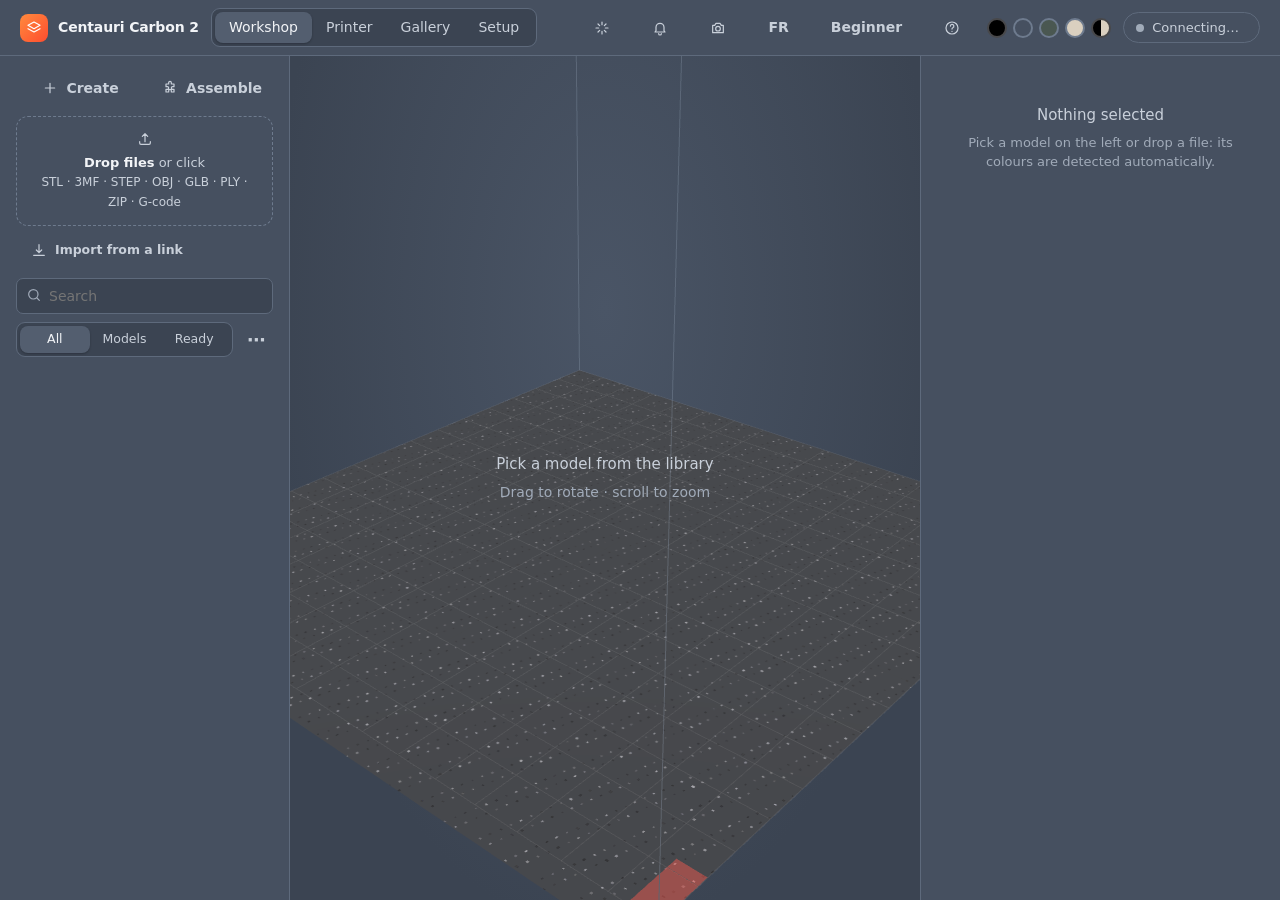
==== commit 8ec20428: "✨ Grand format : hauteur finale → découpe, poses, aperçu et bilan (PR 1) - cut.py : zones interdites" ====
--- a/src/elegoo_lab/web/index.html
+++ b/src/elegoo_lab/web/index.html
@@ -6,7 +6,7 @@
 <script src="js/mode.js"></script>
 <meta charset="utf-8">
 <meta name="viewport" content="width=device-width, initial-scale=1">
-<title>Atelier CC2 · Centauri Carbon 2</title>
+<title>Atelier Centauri Carbon 2</title>
 <link rel="manifest" href="manifest.webmanifest">
 <meta name="theme-color" content="#000000">
 <link rel="icon" type="image/png" href="icons/favicon.png">
@@ -17,7 +17,6 @@
 <meta name="apple-mobile-web-app-title" content="Atelier CC2">
 <script type="importmap">{"imports":{"three":"./vendor/three.module.js"}}</script>
 <link rel="stylesheet" href="css/app.css">
-<link rel="stylesheet" href="css/shell.css">
 </head>
 <body>
 <svg width="0" height="0" style="position:absolute" aria-hidden="true">
@@ -45,36 +44,11 @@
   <symbol id="i-power" viewBox="0 0 24 24"><path d="M12 3v8"/><path d="M6.3 6.8a8 8 0 1 0 11.4 0"/></symbol>
   <symbol id="i-camera" viewBox="0 0 24 24"><path d="M4 8h3l2-3h6l2 3h3v11H4z"/><circle cx="12" cy="13" r="3.5"/></symbol>
   <symbol id="i-help" viewBox="0 0 24 24"><circle cx="12" cy="12" r="9"/><path d="M9.6 9.2a2.6 2.6 0 1 1 3.7 2.4c-.9.45-1.3 1-1.3 2"/><path d="M12 17.2h.01"/></symbol>
-  <symbol id="i-dash" viewBox="0 0 24 24"><rect x="4" y="4" width="7" height="7" rx="1.5"/><rect x="13" y="4" width="7" height="7" rx="1.5"/><rect x="4" y="13" width="7" height="7" rx="1.5"/><rect x="13" y="13" width="7" height="7" rx="1.5"/></symbol>
-  <symbol id="i-print" viewBox="0 0 24 24"><path d="M7 8V4h10v4"/><rect x="4" y="8" width="16" height="8" rx="2"/><path d="M7 13h10v7H7z"/></symbol>
-  <symbol id="i-img" viewBox="0 0 24 24"><rect x="4" y="5" width="16" height="14" rx="2"/><circle cx="9" cy="10" r="1.6"/><path d="m5 18 5-5 3 3 3-3 3 3"/></symbol>
-  <symbol id="i-clock" viewBox="0 0 24 24"><circle cx="12" cy="12" r="8.5"/><path d="M12 7.5V12l3 2"/></symbol>
-  <symbol id="i-cam" viewBox="0 0 24 24"><path d="M4 8h3l2-3h6l2 3h3v11H4z"/><circle cx="12" cy="13" r="3.5"/></symbol>
-  <symbol id="i-box" viewBox="0 0 24 24"><path d="m12 3 8 4.5v9L12 21l-8-4.5v-9L12 3Z"/><path d="m4 7.5 8 4.5 8-4.5M12 12v9"/></symbol>
-  <symbol id="i-bolt" viewBox="0 0 24 24"><path d="M13 3 5 13h5l-1 8 8-10h-5l1-8Z"/></symbol>
-  <symbol id="i-spool" viewBox="0 0 24 24"><circle cx="12" cy="12" r="8.5"/><circle cx="12" cy="12" r="3.2"/></symbol>
-  <symbol id="i-gear" viewBox="0 0 24 24"><circle cx="12" cy="12" r="3"/><path d="M12 2.5v3m0 13v3M2.5 12h3m13 0h3M5 5l2.1 2.1m9.8 9.8L19 19M19 5l-2.1 2.1M7.1 16.9 5 19"/></symbol>
-  <symbol id="i-sun" viewBox="0 0 24 24"><circle cx="12" cy="12" r="4"/><path d="M12 2.5v2m0 15v2m-9.5-9.5h2m15 0h2M5 5l1.4 1.4m11.2 11.2L19 19M19 5l-1.4 1.4M6.4 17.6 5 19"/></symbol>
-  <symbol id="i-moon" viewBox="0 0 24 24"><path d="M20 14.5A8.5 8.5 0 0 1 9.5 4 8.5 8.5 0 1 0 20 14.5Z"/></symbol>
-  <symbol id="i-check" viewBox="0 0 24 24"><path d="m5 12.5 4.5 4.5L19 7"/></symbol>
-  <symbol id="i-warn" viewBox="0 0 24 24"><path d="M12 4 2.5 20h19L12 4Z"/><path d="M12 10v4m0 3h.01"/></symbol>
 </svg>
 
-<div class="shell">
-<aside class="side">
-  <div class="brand"><div class="logo"><svg class="i"><use href="#i-layers"/></svg></div><span>Atelier CC2</span></div>
-  <nav class="seg" id="nav" aria-label="Navigation">
-    <button id="t-dash" class="on"><svg class="i"><use href="#i-dash"/></svg><span>Tableau de bord</span></button>
-    <button id="t-lab"><svg class="i"><use href="#i-box"/></svg><span>Atelier</span></button>
-    <button id="t-ui"><svg class="i"><use href="#i-print"/></svg><span>Imprimante</span></button>
-    <button id="t-gal"><svg class="i"><use href="#i-img"/></svg><span>Galerie</span></button>
-    <button id="t-start" class="m-hide"><svg class="i"><use href="#i-spark"/></svg><span>Démarrage</span></button>
-  </nav>
-  <div class="side-card"><span class="led"></span><div><b>Centauri Carbon 2</b><small id="side-host">Connexion…</small></div></div>
-</aside>
-<div class="mainwrap">
 <header>
-  <div class="m-logo" aria-hidden="true"><svg class="i"><use href="#i-layers"/></svg></div>
+  <div class="brand"><div class="logo"><svg class="i"><use href="#i-layers"/></svg></div><span>Centauri Carbon 2</span></div>
+  <div class="seg"><button id="t-lab" class="on">Atelier</button><button id="t-ui">Imprimante</button><button id="t-gal">Galerie</button><button id="t-start" class="m-hide">Démarrage</button></div>
   <div class="grow"></div>
   <button class="btn ghost" id="ai-open" data-cap="IA" title="Générer un modèle avec l'IA"><svg class="i"><use href="#i-spark"/></svg><span>Générer avec l'IA</span></button>
   <button class="btn ghost bell" id="ev-open" data-cap="Alertes" title="Suivi des impressions et alertes" aria-label="Alertes"><svg class="i"><use href="#i-bell"/></svg><b id="ev-badge" hidden></b></button>
@@ -90,85 +64,13 @@
 </header>
 
 <main>
-  <section id="dash" hidden>
-        <div class="hello card">
-          <div>
-            <h1>Bonjour 👋</h1>
-            <p class="note"><b id="hello-name">…</b> — <b id="hello-pct">0 %</b> · <b id="hello-eta">au repos</b></p>
-          </div>
-          <div class="ring-wrap">
-            <svg class="ring" viewBox="0 0 72 72" aria-hidden="true">
-              <circle class="ring-bg" cx="36" cy="36" r="30"/>
-              <circle class="ring-fg" id="ring-fg" cx="36" cy="36" r="30" pathLength="100"/>
-            </svg>
-            <b id="ring-txt">72%</b>
-          </div>
-        </div>
-
-        <div class="kpis">
-          <article class="card kpi">
-            <div class="kpi-h"><svg class="i"><use href="#i-bolt"/></svg>Buse</div>
-            <b class="kpi-v"><span id="t-noz">–</span><small id="t-noz-t">/ –</small></b>
-            <div class="bar"><i id="b-noz" style="width:0%"></i></div>
-            <svg class="spark" viewBox="0 0 100 24" preserveAspectRatio="none" aria-hidden="true"><polyline pathLength="100" points="0,15 9,13 18,14 27,10 36,11 45,8 54,9 63,6 72,7 81,5 90,6 100,4"/></svg>
-          </article>
-          <article class="card kpi">
-            <div class="kpi-h"><svg class="i"><use href="#i-print"/></svg>Plateau</div>
-            <b class="kpi-v"><span id="t-bed">–</span><small id="t-bed-t">/ –</small></b>
-            <div class="bar"><i id="b-bed" class="ok" style="width:0%"></i></div>
-          </article>
-          <article class="card kpi">
-            <div class="kpi-h"><svg class="i"><use href="#i-spool"/></svg>CANVAS</div>
-            <div class="spools">
-              <button class="spool" title="Bobine 1"><svg viewBox="0 0 34 34"><circle class="rim" cx="17" cy="17" r="14"/><circle class="fill" cx="17" cy="17" r="10" fill="#E9E9E7" style="opacity:.82"/><circle class="hub" cx="17" cy="17" r="3"/></svg><small>82%</small></button>
-              <button class="spool" title="Bobine 2"><svg viewBox="0 0 34 34"><circle class="rim" cx="17" cy="17" r="14"/><circle class="fill" cx="17" cy="17" r="10" fill="#F2A900" style="opacity:.64"/><circle class="hub" cx="17" cy="17" r="3"/></svg><small>64%</small></button>
-              <button class="spool" title="Bobine 3"><svg viewBox="0 0 34 34"><circle class="rim" cx="17" cy="17" r="14"/><circle class="fill" cx="17" cy="17" r="10" fill="#D22630" style="opacity:.31"/><circle class="hub" cx="17" cy="17" r="3"/></svg><small>31%</small></button>
-              <button class="spool" title="Bobine 4"><svg viewBox="0 0 34 34"><circle class="rim empty" cx="17" cy="17" r="14"/><circle class="fill" cx="17" cy="17" r="10" fill="#008755" style="opacity:.12"/><circle class="hub" cx="17" cy="17" r="3"/></svg><small>0%</small></button>
-            </div>
-          </article>
-          <article class="card kpi">
-            <div class="kpi-h"><svg class="i"><use href="#i-clock"/></svg>File d'attente</div>
-            <b class="kpi-v"><span id="q-count">0</span><span class="kpi-s">fichiers</span></b>
-            <p class="note" id="dq-next">File vide</p>
-          </article>
-        </div>
-
-        <div class="grid">
-          <article class="card view3d">
-            <div class="card-h">Vue 3D <span class="pill">plateau 256 × 256</span><span class="grow"></span>
-              <button class="mini" id="v-rot" title="Pivoter / arrêter la rotation"><svg class="i"><use href="#i-box"/></svg></button>
-              <button class="mini" id="v-fit" title="Recadrer"><svg class="i"><use href="#i-search"/></svg></button>
-            </div>
-            <div class="plate" id="dplate">
-              <div id="view3d" aria-label="Vue 3D du modèle"></div>
-              <span class="plate-tag" id="plate-tag">CC2 · plateau 256 × 256</span>
-            </div>
-          </article>
-
-          <article class="card dcam">
-            <div class="card-h"><svg class="i"><use href="#i-cam"/></svg>Caméra <span class="rec"></span><span class="pill ok" id="ia-pill">IA prête</span></div>
-            <div class="cam-view"><img id="cam-img" alt="Caméra de l'imprimante" style="width:100%;height:100%;object-fit:cover"><div class="scan"></div><span class="cam-tag">En direct</span></div>
-          </article>
-
-          <article class="card queue">
-            <div class="card-h">File d'impression <span class="grow"></span><button class="mini" id="q-pause" title="Mettre en pause"><svg class="i"><use href="#i-pause"/></svg></button>
-              <button class="mini" id="q-stop" title="Arrêter l'impression" style="color:#e5484d">✕</button></div>
-            <ul class="qlist" id="qlist"></ul>
-          </article>
-
-          <article class="card feed">
-            <div class="card-h">Activité récente</div>
-            <ul class="flist" id="flist"></ul>
-          </article>
-        </div>
-      </section>
   <div id="firmware-warning" class="fw-warning" hidden>
     <svg class="i" style="color:var(--error)"><use href="#i-x"/></svg>
     <span id="fw-message"></span>
     <button class="btn ghost sm" id="fw-details">Voir les limites</button>
     <button class="btn ghost sm" onclick="document.getElementById('firmware-warning').hidden=true" title="Masquer">×</button>
   </div>
-  <section id="lab" hidden>
+  <section id="lab">
     <aside class="lib">
       <div class="lib-head"><h2>Bibliothèque</h2><div style="display:flex;gap:2px"><button class="btn ghost" id="make-open" title="Créer une pièce sur mesure (boîte, étiquette, crochet…)"><svg class="i"><use href="#i-plus"/></svg>Créer</button><button class="btn ghost" id="asm-open" title="Assembler plusieurs pièces, une couleur chacune"><svg class="i"><use href="#i-puzzle"/></svg>Assembler</button></div></div>
       <div class="lib-add">
@@ -290,6 +192,12 @@
           <button class="btn ghost block m-morebtn" id="m-more" type="button">Plus d'options</button>
           <div class="switch" style="margin:-4px 0 12px"><label for="split">Découper en pièces (avec chevilles) si c'est plus grand que le plateau</label><input id="split" type="checkbox" checked></div>
           <p class="note" id="split-note" hidden style="margin:-6px 0 12px"></p>
+          <details class="field" id="gf"><summary>Grand format : hauteur finale, découpe et bilan</summary>
+            <div class="field"><label for="gf-height">Hauteur finale voulue (mm, 20 à 1500)</label><input id="gf-height" type="number" min="20" max="1500" step="1" placeholder="ex. 600"></div>
+            <div class="field"><label for="gf-zones">Zones où ne pas couper (hauteurs en mm, séparées par des virgules)</label><input id="gf-zones" type="text" placeholder="ex. 150-190, 230-260 (visage, mains)"></div>
+            <div class="seg wide"><button id="gf-preview" type="button">Voir l'aperçu</button><button id="gf-slice" type="button" disabled>Trancher toutes les pièces</button></div>
+            <div id="gf-out" class="note" aria-live="polite"></div>
+          </details>
           <div class="field"><label for="plate">Plateau</label><select id="plate"></select></div>
           <div class="field"><label>Comment poser la pièce <span id="rot-v">telle quelle</span></label>
             <div class="orients" id="orients"><p class="note" style="margin:0">Choisis un modèle pour voir les positions.</p></div>
@@ -541,8 +449,6 @@
     </div>
   </section>
 </main>
-</div>
-</div>
 
 <dialog id="ai">
   <div class="dlg-h">Générer un modèle avec l'IA<button class="btn ghost" data-close aria-label="Fermer"><svg class="i"><use href="#i-x"/></svg></button></div>
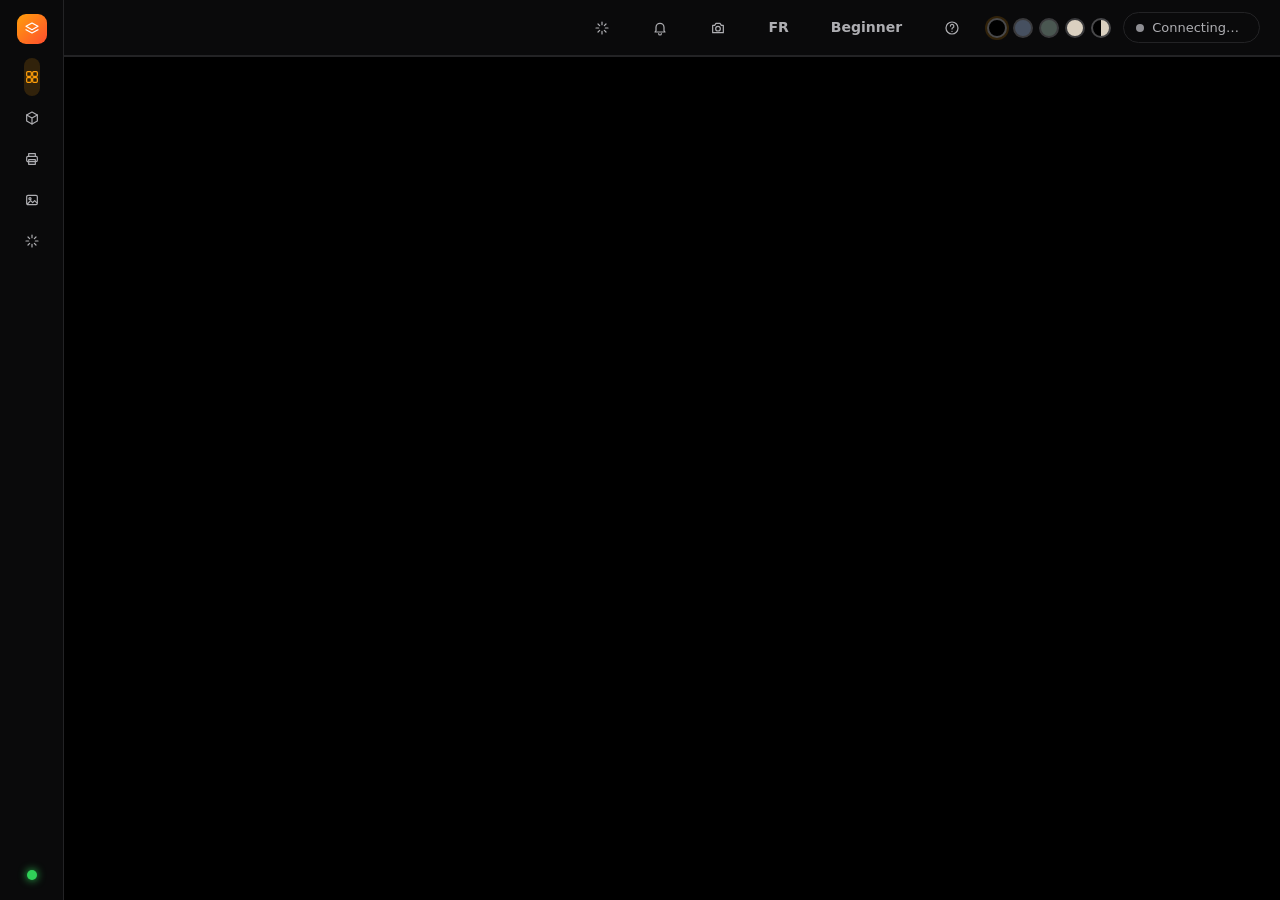
==== commit 29c0223e: "Merge e23c58351359a27940e033be4e89847374991f28 into fcfb3aa71fad115802d5da42084ae2d50d511e99" ====
--- a/src/elegoo_lab/web/index.html
+++ b/src/elegoo_lab/web/index.html
@@ -6,7 +6,7 @@
 <script src="js/mode.js"></script>
 <meta charset="utf-8">
 <meta name="viewport" content="width=device-width, initial-scale=1">
-<title>Atelier Centauri Carbon 2</title>
+<title>Atelier CC2 · Centauri Carbon 2</title>
 <link rel="manifest" href="manifest.webmanifest">
 <meta name="theme-color" content="#000000">
 <link rel="icon" type="image/png" href="icons/favicon.png">
@@ -17,6 +17,7 @@
 <meta name="apple-mobile-web-app-title" content="Atelier CC2">
 <script type="importmap">{"imports":{"three":"./vendor/three.module.js"}}</script>
 <link rel="stylesheet" href="css/app.css">
+<link rel="stylesheet" href="css/shell.css">
 </head>
 <body>
 <svg width="0" height="0" style="position:absolute" aria-hidden="true">
@@ -44,11 +45,36 @@
   <symbol id="i-power" viewBox="0 0 24 24"><path d="M12 3v8"/><path d="M6.3 6.8a8 8 0 1 0 11.4 0"/></symbol>
   <symbol id="i-camera" viewBox="0 0 24 24"><path d="M4 8h3l2-3h6l2 3h3v11H4z"/><circle cx="12" cy="13" r="3.5"/></symbol>
   <symbol id="i-help" viewBox="0 0 24 24"><circle cx="12" cy="12" r="9"/><path d="M9.6 9.2a2.6 2.6 0 1 1 3.7 2.4c-.9.45-1.3 1-1.3 2"/><path d="M12 17.2h.01"/></symbol>
+  <symbol id="i-dash" viewBox="0 0 24 24"><rect x="4" y="4" width="7" height="7" rx="1.5"/><rect x="13" y="4" width="7" height="7" rx="1.5"/><rect x="4" y="13" width="7" height="7" rx="1.5"/><rect x="13" y="13" width="7" height="7" rx="1.5"/></symbol>
+  <symbol id="i-print" viewBox="0 0 24 24"><path d="M7 8V4h10v4"/><rect x="4" y="8" width="16" height="8" rx="2"/><path d="M7 13h10v7H7z"/></symbol>
+  <symbol id="i-img" viewBox="0 0 24 24"><rect x="4" y="5" width="16" height="14" rx="2"/><circle cx="9" cy="10" r="1.6"/><path d="m5 18 5-5 3 3 3-3 3 3"/></symbol>
+  <symbol id="i-clock" viewBox="0 0 24 24"><circle cx="12" cy="12" r="8.5"/><path d="M12 7.5V12l3 2"/></symbol>
+  <symbol id="i-cam" viewBox="0 0 24 24"><path d="M4 8h3l2-3h6l2 3h3v11H4z"/><circle cx="12" cy="13" r="3.5"/></symbol>
+  <symbol id="i-box" viewBox="0 0 24 24"><path d="m12 3 8 4.5v9L12 21l-8-4.5v-9L12 3Z"/><path d="m4 7.5 8 4.5 8-4.5M12 12v9"/></symbol>
+  <symbol id="i-bolt" viewBox="0 0 24 24"><path d="M13 3 5 13h5l-1 8 8-10h-5l1-8Z"/></symbol>
+  <symbol id="i-spool" viewBox="0 0 24 24"><circle cx="12" cy="12" r="8.5"/><circle cx="12" cy="12" r="3.2"/></symbol>
+  <symbol id="i-gear" viewBox="0 0 24 24"><circle cx="12" cy="12" r="3"/><path d="M12 2.5v3m0 13v3M2.5 12h3m13 0h3M5 5l2.1 2.1m9.8 9.8L19 19M19 5l-2.1 2.1M7.1 16.9 5 19"/></symbol>
+  <symbol id="i-sun" viewBox="0 0 24 24"><circle cx="12" cy="12" r="4"/><path d="M12 2.5v2m0 15v2m-9.5-9.5h2m15 0h2M5 5l1.4 1.4m11.2 11.2L19 19M19 5l-1.4 1.4M6.4 17.6 5 19"/></symbol>
+  <symbol id="i-moon" viewBox="0 0 24 24"><path d="M20 14.5A8.5 8.5 0 0 1 9.5 4 8.5 8.5 0 1 0 20 14.5Z"/></symbol>
+  <symbol id="i-check" viewBox="0 0 24 24"><path d="m5 12.5 4.5 4.5L19 7"/></symbol>
+  <symbol id="i-warn" viewBox="0 0 24 24"><path d="M12 4 2.5 20h19L12 4Z"/><path d="M12 10v4m0 3h.01"/></symbol>
 </svg>
 
+<div class="shell">
+<aside class="side">
+  <div class="brand"><div class="logo"><svg class="i"><use href="#i-layers"/></svg></div><span>Atelier CC2</span></div>
+  <nav class="seg" id="nav" aria-label="Navigation">
+    <button id="t-dash" class="on"><svg class="i"><use href="#i-dash"/></svg><span>Tableau de bord</span></button>
+    <button id="t-lab"><svg class="i"><use href="#i-box"/></svg><span>Atelier</span></button>
+    <button id="t-ui"><svg class="i"><use href="#i-print"/></svg><span>Imprimante</span></button>
+    <button id="t-gal"><svg class="i"><use href="#i-img"/></svg><span>Galerie</span></button>
+    <button id="t-start" class="m-hide"><svg class="i"><use href="#i-spark"/></svg><span>Démarrage</span></button>
+  </nav>
+  <div class="side-card"><span class="led"></span><div><b>Centauri Carbon 2</b><small id="side-host">Connexion…</small></div></div>
+</aside>
+<div class="mainwrap">
 <header>
-  <div class="brand"><div class="logo"><svg class="i"><use href="#i-layers"/></svg></div><span>Centauri Carbon 2</span></div>
-  <div class="seg"><button id="t-lab" class="on">Atelier</button><button id="t-ui">Imprimante</button><button id="t-gal">Galerie</button><button id="t-start" class="m-hide">Démarrage</button></div>
+  <div class="m-logo" aria-hidden="true"><svg class="i"><use href="#i-layers"/></svg></div>
   <div class="grow"></div>
   <button class="btn ghost" id="ai-open" data-cap="IA" title="Générer un modèle avec l'IA"><svg class="i"><use href="#i-spark"/></svg><span>Générer avec l'IA</span></button>
   <button class="btn ghost bell" id="ev-open" data-cap="Alertes" title="Suivi des impressions et alertes" aria-label="Alertes"><svg class="i"><use href="#i-bell"/></svg><b id="ev-badge" hidden></b></button>
@@ -64,13 +90,85 @@
 </header>
 
 <main>
+  <section id="dash" hidden>
+        <div class="hello card">
+          <div>
+            <h1>Bonjour 👋</h1>
+            <p class="note"><b id="hello-name">…</b> — <b id="hello-pct">0 %</b> · <b id="hello-eta">au repos</b></p>
+          </div>
+          <div class="ring-wrap">
+            <svg class="ring" viewBox="0 0 72 72" aria-hidden="true">
+              <circle class="ring-bg" cx="36" cy="36" r="30"/>
+              <circle class="ring-fg" id="ring-fg" cx="36" cy="36" r="30" pathLength="100"/>
+            </svg>
+            <b id="ring-txt">72%</b>
+          </div>
+        </div>
+
+        <div class="kpis">
+          <article class="card kpi">
+            <div class="kpi-h"><svg class="i"><use href="#i-bolt"/></svg>Buse</div>
+            <b class="kpi-v"><span id="t-noz">–</span><small id="t-noz-t">/ –</small></b>
+            <div class="bar"><i id="b-noz" style="width:0%"></i></div>
+            <svg class="spark" viewBox="0 0 100 24" preserveAspectRatio="none" aria-hidden="true"><polyline pathLength="100" points="0,15 9,13 18,14 27,10 36,11 45,8 54,9 63,6 72,7 81,5 90,6 100,4"/></svg>
+          </article>
+          <article class="card kpi">
+            <div class="kpi-h"><svg class="i"><use href="#i-print"/></svg>Plateau</div>
+            <b class="kpi-v"><span id="t-bed">–</span><small id="t-bed-t">/ –</small></b>
+            <div class="bar"><i id="b-bed" class="ok" style="width:0%"></i></div>
+          </article>
+          <article class="card kpi">
+            <div class="kpi-h"><svg class="i"><use href="#i-spool"/></svg>CANVAS</div>
+            <div class="spools">
+              <button class="spool" title="Bobine 1"><svg viewBox="0 0 34 34"><circle class="rim" cx="17" cy="17" r="14"/><circle class="fill" cx="17" cy="17" r="10" fill="#E9E9E7" style="opacity:.82"/><circle class="hub" cx="17" cy="17" r="3"/></svg><small>82%</small></button>
+              <button class="spool" title="Bobine 2"><svg viewBox="0 0 34 34"><circle class="rim" cx="17" cy="17" r="14"/><circle class="fill" cx="17" cy="17" r="10" fill="#F2A900" style="opacity:.64"/><circle class="hub" cx="17" cy="17" r="3"/></svg><small>64%</small></button>
+              <button class="spool" title="Bobine 3"><svg viewBox="0 0 34 34"><circle class="rim" cx="17" cy="17" r="14"/><circle class="fill" cx="17" cy="17" r="10" fill="#D22630" style="opacity:.31"/><circle class="hub" cx="17" cy="17" r="3"/></svg><small>31%</small></button>
+              <button class="spool" title="Bobine 4"><svg viewBox="0 0 34 34"><circle class="rim empty" cx="17" cy="17" r="14"/><circle class="fill" cx="17" cy="17" r="10" fill="#008755" style="opacity:.12"/><circle class="hub" cx="17" cy="17" r="3"/></svg><small>0%</small></button>
+            </div>
+          </article>
+          <article class="card kpi">
+            <div class="kpi-h"><svg class="i"><use href="#i-clock"/></svg>File d'attente</div>
+            <b class="kpi-v"><span id="q-count">0</span><span class="kpi-s">fichiers</span></b>
+            <p class="note" id="dq-next">File vide</p>
+          </article>
+        </div>
+
+        <div class="grid">
+          <article class="card view3d">
+            <div class="card-h">Vue 3D <span class="pill">plateau 256 × 256</span><span class="grow"></span>
+              <button class="mini" id="v-rot" title="Pivoter / arrêter la rotation"><svg class="i"><use href="#i-box"/></svg></button>
+              <button class="mini" id="v-fit" title="Recadrer"><svg class="i"><use href="#i-search"/></svg></button>
+            </div>
+            <div class="plate" id="dplate">
+              <div id="view3d" aria-label="Vue 3D du modèle"></div>
+              <span class="plate-tag" id="plate-tag">CC2 · plateau 256 × 256</span>
+            </div>
+          </article>
+
+          <article class="card dcam">
+            <div class="card-h"><svg class="i"><use href="#i-cam"/></svg>Caméra <span class="rec"></span><span class="pill ok" id="ia-pill">IA prête</span></div>
+            <div class="cam-view"><img id="cam-img" alt="Caméra de l'imprimante" style="width:100%;height:100%;object-fit:cover"><div class="scan"></div><span class="cam-tag">En direct</span></div>
+          </article>
+
+          <article class="card queue">
+            <div class="card-h">File d'impression <span class="grow"></span><button class="mini" id="q-pause" title="Mettre en pause"><svg class="i"><use href="#i-pause"/></svg></button>
+              <button class="mini" id="q-stop" title="Arrêter l'impression" style="color:#e5484d">✕</button></div>
+            <ul class="qlist" id="qlist"></ul>
+          </article>
+
+          <article class="card feed">
+            <div class="card-h">Activité récente</div>
+            <ul class="flist" id="flist"></ul>
+          </article>
+        </div>
+      </section>
   <div id="firmware-warning" class="fw-warning" hidden>
     <svg class="i" style="color:var(--error)"><use href="#i-x"/></svg>
     <span id="fw-message"></span>
     <button class="btn ghost sm" id="fw-details">Voir les limites</button>
     <button class="btn ghost sm" onclick="document.getElementById('firmware-warning').hidden=true" title="Masquer">×</button>
   </div>
-  <section id="lab">
+  <section id="lab" hidden>
     <aside class="lib">
       <div class="lib-head"><h2>Bibliothèque</h2><div style="display:flex;gap:2px"><button class="btn ghost" id="make-open" title="Créer une pièce sur mesure (boîte, étiquette, crochet…)"><svg class="i"><use href="#i-plus"/></svg>Créer</button><button class="btn ghost" id="asm-open" title="Assembler plusieurs pièces, une couleur chacune"><svg class="i"><use href="#i-puzzle"/></svg>Assembler</button></div></div>
       <div class="lib-add">
@@ -449,6 +547,8 @@
     </div>
   </section>
 </main>
+</div>
+</div>
 
 <dialog id="ai">
   <div class="dlg-h">Générer un modèle avec l'IA<button class="btn ghost" data-close aria-label="Fermer"><svg class="i"><use href="#i-x"/></svg></button></div>
--- a/src/elegoo_lab/web/css/shell.css
+++ b/src/elegoo_lab/web/css/shell.css
@@ -0,0 +1,213 @@
+/* Atelier CC2 — coque unifiée : barre latérale + en-tête + onglets, design « premium » partout. */
+.shell { flex: 1; min-height: 0; display: grid; grid-template-columns: 232px minmax(0, 1fr); }
+.mainwrap { display: flex; flex-direction: column; min-width: 0; min-height: 0; }
+.side { display: flex; flex-direction: column; gap: 14px; padding: 16px 12px; background: var(--surface); border-right: 1px solid var(--line); min-height: 0; overflow-y: auto; }
+.side .brand { padding: 2px 8px; font-size: 15.5px; font-weight: 700; }
+.side .brand .logo { width: 30px; height: 30px; border-radius: 9px; }
+.side .seg { flex-direction: column; gap: 3px; padding: 0; background: none; border: 0; border-radius: 0; }
+.side .seg button { display: flex; align-items: center; gap: 11px; width: 100%; padding: 9px 11px; border-radius: 10px; text-align: left; font-weight: 550; transition: background .15s, color .15s; }
+.side .seg button:hover { background: var(--raised); color: var(--txt); }
+.side .seg button.on { background: var(--acc-soft); color: var(--acc); box-shadow: none; }
+.side-card { margin-top: auto; display: flex; gap: 10px; align-items: center; border: 1px solid var(--line); border-radius: 12px; padding: 10px 12px; background: var(--bg); }
+.side-card b { display: block; font-size: 13px; }
+.side-card small { color: var(--faint); font-size: 11.5px; }
+.side-card .led { width: 10px; height: 10px; border-radius: 50%; background: var(--ok); flex: none; box-shadow: 0 0 8px var(--ok); }
+.side-card .led.off { background: var(--faint); box-shadow: none; }
+header { box-shadow: 0 1px 0 var(--line); }
+#dash, #lab, #pv, #gal, #start { animation: tab-in .22s ease-out; }
+@keyframes tab-in { from { opacity: 0; } to { opacity: 1; } }
+
+/* écran moyen : la barre latérale se réduit à ses icônes pour laisser la place à l'atelier (3 colonnes) */
+@media (min-width: 901px) and (max-width: 1499px) {
+  .shell { grid-template-columns: 64px minmax(0, 1fr); }
+  .side { align-items: center; padding: 14px 8px; }
+  .side .brand span, .side .seg button span, .side-card > div { display: none; }
+  .side .brand { padding: 0; } .side .seg button { justify-content: center; padding: 11px 0; }
+  .side-card { border: 0; background: none; padding: 6px; }
+}
+
+/* ---- tableau de bord ---- */
+#dash { height: 100%; overflow: auto; padding: 18px; display: flex; flex-direction: column; gap: 14px; }
+#dash[hidden] { display: none !important; }
+#dash .card { padding: 0; border-radius: 16px; }
+#dash .note { color: var(--faint); margin: 4px 0 0; font-size: 13px; }
+#dash .card-h { justify-content: flex-start; margin: 0; padding: 12px 16px; border-bottom: 1px solid var(--line); font-weight: 650; font-size: 14px; }
+#dash .card-h .grow { flex: 1; }
+#dash .grow { flex: 1; }
+#dash svg.i.acc { color: var(--acc); } #dash .ok-i { color: var(--ok); } #dash .warn-i { color: var(--warn); }
+#dash .kpi { background: var(--surface); }
+#dash .pill { display: inline-block; font-size: 11px; font-weight: 650; padding: 3px 9px; background: var(--raised); color: var(--dim); }
+#dash .pill.ok { color: var(--ok); border-color: var(--ok); background: transparent; }
+#dash .pill.warn { color: var(--warn); border-color: var(--warn); background: transparent; }
+#dash .grid { display: grid; grid-template-columns: repeat(auto-fit, minmax(330px, 1fr)); gap: 14px; }
+#dash .view3d { grid-column: span 2; }
+@media (max-width: 1100px) { #dash .view3d { grid-column: span 1; } }
+#dash .plate { position: relative; height: 300px; margin: 14px 16px 16px; }
+#view3d { position: absolute; inset: 0; }
+#view3d canvas { width: 100% !important; height: 100% !important; display: block; }
+#dash .cam-view img { display: block; }
+#dash .mini { display: grid; place-items: center; width: 30px; height: 30px; padding: 0; border-radius: 8px; border: 1px solid var(--line); background: var(--bg); color: var(--dim); cursor: pointer; }
+#dash .mini:hover { color: var(--acc); border-color: var(--acc); }
+#dash .hello h1 { margin: 0; font-size: 22px; }
+#dash .qlist small, #dash .flist small { display: block; color: var(--faint); font-size: 11.5px; }
+
+#dash .hello { display: flex; align-items: center; justify-content: space-between; gap: 16px; padding: 18px 20px; }
+#dash .hello h1 { margin: 0; font-size: 22px; }
+#dash .ring-wrap { position: relative; width: 84px; height: 84px; flex: none; }
+#dash .ring { width: 84px; height: 84px; transform: rotate(-90deg); }
+#dash .ring circle { fill: none; stroke-width: 7; }
+#dash .ring-bg { stroke: var(--line); }
+#dash .ring-fg { stroke: var(--acc); stroke-linecap: round; stroke-dasharray: 100; stroke-dashoffset: 100; transition: stroke-dashoffset 1.4s cubic-bezier(.2,.7,.2,1); }
+#dash .ring-wrap b { position: absolute; inset: 0; display: grid; place-items: center; font-size: 17px; }
+#dash .kpis { display: grid; grid-template-columns: repeat(auto-fit, minmax(210px, 1fr)); gap: 14px; }
+#dash .kpi { padding: 14px 16px; display: flex; flex-direction: column; gap: 8px; }
+#dash .kpi-h { display: flex; align-items: center; gap: 8px; color: var(--faint); font-size: 12px; font-weight: 650; text-transform: uppercase; letter-spacing: .06em; }
+#dash .kpi-v { font-size: 26px; font-weight: 750; font-variant-numeric: tabular-nums; }
+#dash .kpi-v small { color: var(--faint); font-size: 13px; font-weight: 500; }
+#dash .kpi-s { font-size: 14px; color: var(--faint); font-weight: 500; margin-left: 6px; }
+#dash .bar { height: 6px; border-radius: 99px; background: var(--line); overflow: hidden; }
+#dash .bar i { display: block; height: 100%; border-radius: 99px; background: var(--acc); }
+#dash .bar i.ok { background: var(--ok); }
+#dash .bar.slim { width: 90px; height: 5px; }
+#dash .spark { width: 100%; height: 26px; display: block; }
+#dash .spark polyline { fill: none; stroke: var(--acc); stroke-width: 2; stroke-linecap: round; stroke-linejoin: round; stroke-dasharray: 100; stroke-dashoffset: 0; }
+#dash .spools { display: flex; gap: 10px; }
+#dash .spool { border: 0; background: none; padding: 0; cursor: pointer; display: grid; justify-items: center; gap: 2px; color: var(--dim); font-size: 10.5px; transition: transform .12s; }
+#dash .spool:hover { transform: translateY(-2px); color: var(--txt); }
+#dash .spool svg { width: 38px; height: 38px; }
+#dash .spool .rim { fill: none; stroke: var(--line-strong); stroke-width: 2; }
+#dash .spool .rim.empty { stroke-dasharray: 4 3; }
+#dash .spool .hub { fill: var(--surface); stroke: var(--line-strong); stroke-width: 1.4; }
+#dash .grid { display: grid; grid-template-columns: repeat(auto-fit, minmax(330px, 1fr)); gap: 14px; }
+
+#dash .plate {
+  position: relative; height: 280px; margin: 14px 16px 16px; border-radius: 12px; overflow: hidden;
+  background:
+    linear-gradient(var(--line) 1px, transparent 1px),
+    linear-gradient(90deg, var(--line) 1px, transparent 1px),
+    radial-gradient(ellipse at 50% 65%, var(--acc-soft), transparent 65%),
+    var(--bg);
+  background-size: 32px 32px, 32px 32px, 100% 100%, 100% 100%;
+  display: grid; place-items: center; perspective: 700px;
+  border: 1px solid var(--line);
+}
+#dash .plate-tag { position: absolute; left: 12px; bottom: 10px; font-size: 11.5px; color: var(--faint); background: var(--surface); border: 1px solid var(--line); padding: 3px 9px; border-radius: 99px; }
+#dash .cube3d { position: relative; width: 74px; height: 74px; transform-style: preserve-3d; }
+#dash .cube3d i {
+  position: absolute; inset: 0; border-radius: 6px;
+  background: linear-gradient(135deg, var(--acc), #ff4d2f); opacity: .88;
+  border: 1px solid rgba(255,255,255,.28);
+}
+#dash .cube3d i:nth-child(1) { transform: rotateY(0deg) translateZ(37px); }
+#dash .cube3d i:nth-child(2) { transform: rotateY(90deg) translateZ(37px); }
+#dash .cube3d i:nth-child(3) { transform: rotateY(180deg) translateZ(37px); }
+#dash .cube3d i:nth-child(4) { transform: rotateY(-90deg) translateZ(37px); }
+#dash .cube3d i:nth-child(5) { transform: rotateX(90deg) translateZ(37px); }
+#dash .cube3d i:nth-child(6) { transform: rotateX(-90deg) translateZ(37px); }
+#dash .cam-view { position: relative; height: 170px; margin: 14px 16px 16px; border-radius: 12px; overflow: hidden; border: 1px solid var(--line);
+  background: radial-gradient(ellipse at 50% 40%, #101318, #050607 75%); }
+#dash .scan { position: absolute; left: 0; right: 0; top: 0; height: 2px; background: var(--acc); opacity: .8; box-shadow: 0 0 12px var(--acc); }
+#dash .cam-tag { position: absolute; right: 10px; top: 10px; font-size: 11px; font-weight: 650; color: #fff; background: rgba(255,69,58,.9); padding: 3px 8px; border-radius: 6px; display: flex; align-items: center; gap: 5px; }
+#dash .cam-tag::before { content: ""; width: 6px; height: 6px; border-radius: 50%; background: #fff; }
+#dash .rec { width: 8px; height: 8px; border-radius: 50%; background: var(--bad); }
+#dash .qlist, #dash .flist { list-style: none; margin: 0; padding: 8px 16px 14px; display: flex; flex-direction: column; }
+#dash .qlist li { display: flex; align-items: center; gap: 10px; padding: 10px 0; border-bottom: 1px solid var(--line); }
+#dash .qlist li:last-child { border-bottom: 0; }
+#dash .qlist b, #dash .flist b { font-size: 13.5px; }
+#dash .qlist small, #dash .flist small { display: block; color: var(--faint); font-size: 11.5px; }
+#dash .st { width: 9px; height: 9px; border-radius: 50%; flex: none; }
+#dash .st.run { background: var(--acc); box-shadow: 0 0 8px var(--acc); }
+#dash .st.wait { background: var(--warn); }
+#dash .st.done { background: var(--ok); }
+#dash .qlist .bar { }
+#dash .flist li { display: flex; gap: 10px; align-items: flex-start; padding: 9px 0; border-bottom: 1px solid var(--line); }
+#dash .flist li:last-child { border-bottom: 0; }
+#dash .flist .i { margin-top: 2px; }
+#dash .acc { color: var(--acc); }
+#dash .ok-i { color: var(--ok); }
+#dash .warn-i { color: var(--warn); }
+#dash .demo { padding: 60px 20px; display: grid; place-items: center; justify-items: center; gap: 8px; color: var(--dim); text-align: center; }
+#dash .demo h2 { margin: 0; color: var(--txt); }
+@media (prefers-reduced-motion: no-preference) {
+  #dash .scan { animation: mq-scan 3.5s linear infinite; }
+  .side-card .led:not(.off) { animation: mq-pulse 2s ease-in-out infinite; }
+  #dash .st.run { animation: mq-pulse 1.6s ease-in-out infinite; }
+  #dash .spark polyline { animation: mq-draw 1.8s ease-out both; }
+  @keyframes mq-draw { from { stroke-dashoffset: 100; } to { stroke-dashoffset: 0; } }
+  @keyframes mq-scan { 0% { top: 0; opacity: 0; } 12% { opacity: .9; } 88% { opacity: .9; } 100% { top: calc(100% - 2px); opacity: 0; } }
+  @keyframes mq-pulse { 0%, 100% { opacity: 1; } 50% { opacity: .45; } }
+}
+
+/* ---- tablette : l'en-tête reste, la barre latérale devient une rangée d'onglets ---- */
+@media (max-width: 900px) {
+  .shell { grid-template-columns: minmax(0, 1fr); grid-template-rows: auto minmax(0, 1fr); }
+  .side { flex-direction: row; align-items: center; padding: 8px 12px; border-right: 0; border-bottom: 1px solid var(--line); overflow: visible; }
+  .side .brand, .side-card { display: none; }
+  .side .seg { flex-direction: row; flex: 1; }
+  .side .seg button { justify-content: center; padding: 8px 4px; font-size: 13px; }
+  .side .seg button span { display: inline; }
+  header .seg { all: unset; }
+}
+/* ---- téléphone : onglets en bas, sous le pouce ---- */
+@media (max-width: 600px) {
+  .shell { grid-template-rows: minmax(0, 1fr); }
+  .side { position: fixed; z-index: 20; left: 0; right: 0; bottom: 0; padding: 0; border: 0; }
+  .side .seg { gap: 4px; padding: 6px 8px calc(6px + env(safe-area-inset-bottom)); border-top: 1px solid var(--line); background: var(--surface); }
+  .side .seg button { flex-direction: column; gap: 2px; min-height: 52px; font-size: 11px; padding: 4px 0; }
+  .side .seg button svg.i { width: 20px; height: 20px; }
+  .side .seg button.on { background: var(--acc-soft); }
+  #dash { padding: 12px; }
+  #dash .grid { grid-template-columns: minmax(0, 1fr); }
+  #dash .view3d { grid-column: span 1; }
+  main { padding-bottom: calc(var(--tabbar, 64px) + env(safe-area-inset-bottom)); }
+}
+
+/* les classes génériques de l'atelier (.st, .spool, .bar) ne doivent pas déborder dans le tableau de bord */
+#dash .st { max-width: none; margin: 0; padding: 0; display: block; gap: 0; }
+#dash .spool { grid-template-columns: none; margin-top: 0; align-items: normal; }
+#dash .bar { flex: none; }
+#dash .bar.slim { width: 90px; }
+#dash .spark { margin-top: 0; }
+
+.m-logo { display: none; }
+/* ---- téléphone : en-tête compacte sur UNE ligne, tableau de bord en 2 colonnes ---- */
+@media (max-width: 600px) {
+  header { flex-wrap: nowrap; height: 56px; padding: 6px 12px; gap: 6px; row-gap: 0; }
+  .m-logo { display: grid; place-items: center; width: 32px; height: 32px; flex: none; border-radius: 9px; color: #fff; background: linear-gradient(135deg, var(--acc), #ff4d2f); }
+  .m-logo svg.i { width: 16px; height: 16px; }
+  header .btn span:not(.led), header .btn small { display: none; }
+  header .btn { width: 40px; height: 40px; min-height: 40px; padding: 0; flex: none; }
+  header #mode, header #lang { width: auto; padding: 0 6px; font-size: 12px; }
+  header #ai-open, header #board-open, header #install { display: none; }
+  header .themes { flex: none; }
+  header .grow { display: none; }
+  header [data-cap] { height: 40px; } header [data-cap]::after { display: none; }
+  header .themes[data-cap] { width: 36px; }
+  header .pill#printer { flex: 1 1 0; min-width: 0; justify-content: center; padding: 4px 8px; }
+  #printer-txt { display: inline; max-width: 100%; overflow: hidden; text-overflow: ellipsis; font-size: 12.5px; }
+  #printer-temp { display: none; }
+  .side .seg button { font-size: 10.5px; font-weight: 600; letter-spacing: -.01em; }
+  #dash .kpis { grid-template-columns: repeat(2, minmax(0, 1fr)); gap: 10px; }
+  #dash .kpis > .kpi:nth-child(3), #dash .kpis > .kpi:nth-child(4) { grid-column: span 2; }
+  #dash .kpi { padding: 12px 14px; }
+  #dash .kpi-v { font-size: 24px; }
+  #dash .hello { padding: 14px 16px; } #dash .hello h1 { font-size: 20px; }
+  #dash .plate { height: 240px; margin: 10px 12px 12px; }
+  #dash .cam-view { height: auto; aspect-ratio: 16 / 9; margin: 10px 12px 12px; }
+}
+
+/* un nom de fichier très long ne doit jamais élargir la page (vu sur téléphone) */
+#dash { min-width: 0; max-width: 100%; overflow-x: hidden; }
+#dash > *, #dash .grid > *, #dash .kpis > * { min-width: 0; max-width: 100%; }
+#dash .hello > div:first-child { min-width: 0; flex: 1; }
+#dash .hello .note, #dash .qlist b, #dash .flist b, #dash .qlist small { overflow-wrap: anywhere; }
+#dash .hello #hello-name { display: block; overflow: hidden; text-overflow: ellipsis; white-space: nowrap; }
+#dash .qlist li > div:not(.bar) { min-width: 0; flex: 1; }
+#dplate #dthumb { position: absolute; inset: 0; width: 100%; height: 100%; object-fit: contain; z-index: 1; background: var(--bg); }
+#dplate .plate-tag { z-index: 2; max-width: calc(100% - 24px); overflow: hidden; text-overflow: ellipsis; white-space: nowrap; }
+
+/* long nom de fichier : le titre de l'impression se limite à 2 lignes (le nom complet reste en info-bulle) */
+#pv-state, #pv-file { display: -webkit-box; -webkit-line-clamp: 2; line-clamp: 2; -webkit-box-orient: vertical; overflow: hidden; overflow-wrap: anywhere; }
+.job-top-t { min-width: 0; }
+@media (max-width: 600px) { #pv-state, #pv-file { font-size: 18px; line-height: 1.25; } }
+#dash .hello #hello-name { max-width: 100%; }
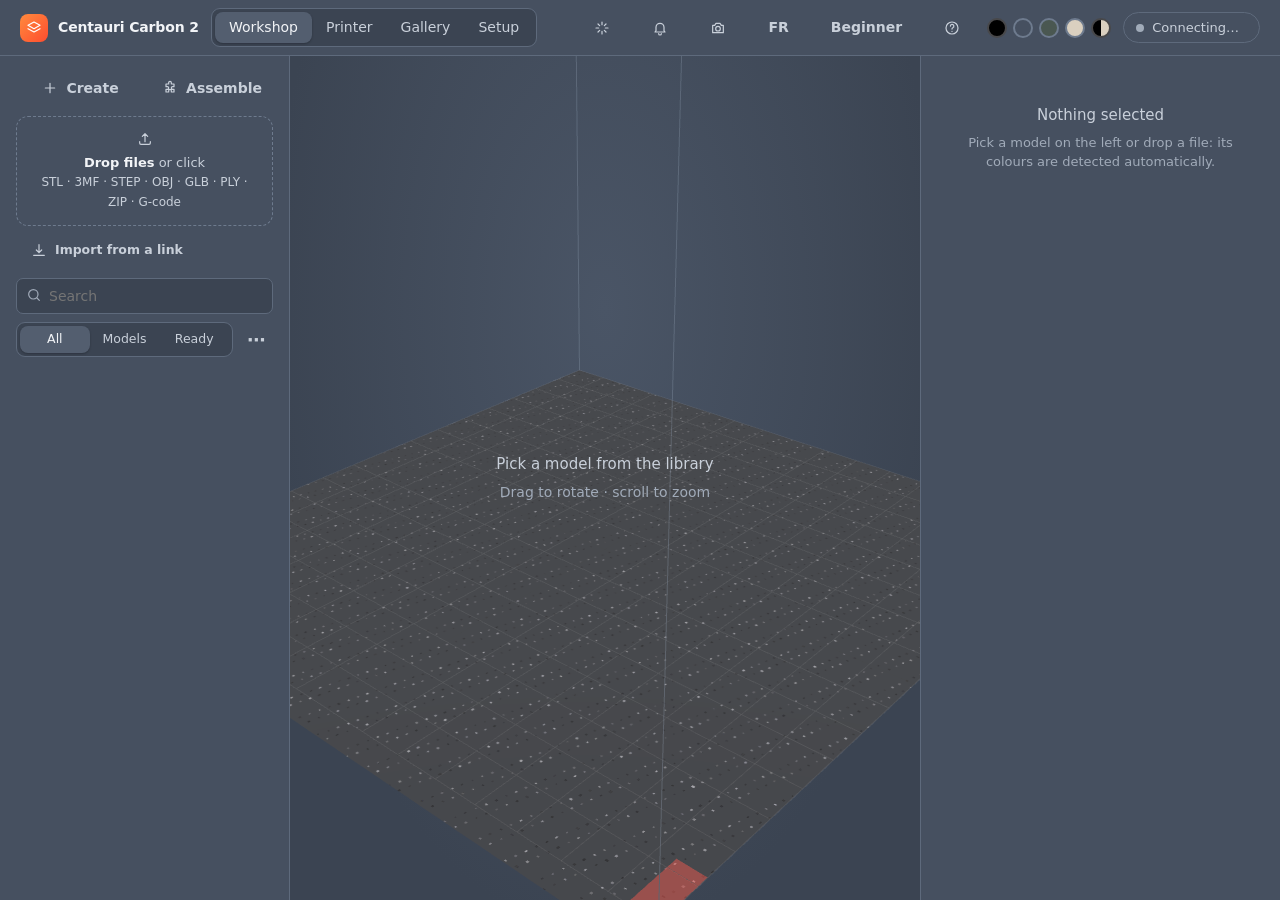
==== commit ca73cb6c: "✨ Grand format : coupes en biais (±15°, ±30°) en plus des plans alignés (PR 2, 1/3) - cut.py : Plane" ====
--- a/src/elegoo_lab/web/index.html
+++ b/src/elegoo_lab/web/index.html
@@ -6,7 +6,7 @@
 <script src="js/mode.js"></script>
 <meta charset="utf-8">
 <meta name="viewport" content="width=device-width, initial-scale=1">
-<title>Atelier CC2 · Centauri Carbon 2</title>
+<title>Atelier Centauri Carbon 2</title>
 <link rel="manifest" href="manifest.webmanifest">
 <meta name="theme-color" content="#000000">
 <link rel="icon" type="image/png" href="icons/favicon.png">
@@ -17,7 +17,6 @@
 <meta name="apple-mobile-web-app-title" content="Atelier CC2">
 <script type="importmap">{"imports":{"three":"./vendor/three.module.js"}}</script>
 <link rel="stylesheet" href="css/app.css">
-<link rel="stylesheet" href="css/shell.css">
 </head>
 <body>
 <svg width="0" height="0" style="position:absolute" aria-hidden="true">
@@ -45,36 +44,11 @@
   <symbol id="i-power" viewBox="0 0 24 24"><path d="M12 3v8"/><path d="M6.3 6.8a8 8 0 1 0 11.4 0"/></symbol>
   <symbol id="i-camera" viewBox="0 0 24 24"><path d="M4 8h3l2-3h6l2 3h3v11H4z"/><circle cx="12" cy="13" r="3.5"/></symbol>
   <symbol id="i-help" viewBox="0 0 24 24"><circle cx="12" cy="12" r="9"/><path d="M9.6 9.2a2.6 2.6 0 1 1 3.7 2.4c-.9.45-1.3 1-1.3 2"/><path d="M12 17.2h.01"/></symbol>
-  <symbol id="i-dash" viewBox="0 0 24 24"><rect x="4" y="4" width="7" height="7" rx="1.5"/><rect x="13" y="4" width="7" height="7" rx="1.5"/><rect x="4" y="13" width="7" height="7" rx="1.5"/><rect x="13" y="13" width="7" height="7" rx="1.5"/></symbol>
-  <symbol id="i-print" viewBox="0 0 24 24"><path d="M7 8V4h10v4"/><rect x="4" y="8" width="16" height="8" rx="2"/><path d="M7 13h10v7H7z"/></symbol>
-  <symbol id="i-img" viewBox="0 0 24 24"><rect x="4" y="5" width="16" height="14" rx="2"/><circle cx="9" cy="10" r="1.6"/><path d="m5 18 5-5 3 3 3-3 3 3"/></symbol>
-  <symbol id="i-clock" viewBox="0 0 24 24"><circle cx="12" cy="12" r="8.5"/><path d="M12 7.5V12l3 2"/></symbol>
-  <symbol id="i-cam" viewBox="0 0 24 24"><path d="M4 8h3l2-3h6l2 3h3v11H4z"/><circle cx="12" cy="13" r="3.5"/></symbol>
-  <symbol id="i-box" viewBox="0 0 24 24"><path d="m12 3 8 4.5v9L12 21l-8-4.5v-9L12 3Z"/><path d="m4 7.5 8 4.5 8-4.5M12 12v9"/></symbol>
-  <symbol id="i-bolt" viewBox="0 0 24 24"><path d="M13 3 5 13h5l-1 8 8-10h-5l1-8Z"/></symbol>
-  <symbol id="i-spool" viewBox="0 0 24 24"><circle cx="12" cy="12" r="8.5"/><circle cx="12" cy="12" r="3.2"/></symbol>
-  <symbol id="i-gear" viewBox="0 0 24 24"><circle cx="12" cy="12" r="3"/><path d="M12 2.5v3m0 13v3M2.5 12h3m13 0h3M5 5l2.1 2.1m9.8 9.8L19 19M19 5l-2.1 2.1M7.1 16.9 5 19"/></symbol>
-  <symbol id="i-sun" viewBox="0 0 24 24"><circle cx="12" cy="12" r="4"/><path d="M12 2.5v2m0 15v2m-9.5-9.5h2m15 0h2M5 5l1.4 1.4m11.2 11.2L19 19M19 5l-1.4 1.4M6.4 17.6 5 19"/></symbol>
-  <symbol id="i-moon" viewBox="0 0 24 24"><path d="M20 14.5A8.5 8.5 0 0 1 9.5 4 8.5 8.5 0 1 0 20 14.5Z"/></symbol>
-  <symbol id="i-check" viewBox="0 0 24 24"><path d="m5 12.5 4.5 4.5L19 7"/></symbol>
-  <symbol id="i-warn" viewBox="0 0 24 24"><path d="M12 4 2.5 20h19L12 4Z"/><path d="M12 10v4m0 3h.01"/></symbol>
 </svg>
 
-<div class="shell">
-<aside class="side">
-  <div class="brand"><div class="logo"><svg class="i"><use href="#i-layers"/></svg></div><span>Atelier CC2</span></div>
-  <nav class="seg" id="nav" aria-label="Navigation">
-    <button id="t-dash" class="on"><svg class="i"><use href="#i-dash"/></svg><span>Tableau de bord</span></button>
-    <button id="t-lab"><svg class="i"><use href="#i-box"/></svg><span>Atelier</span></button>
-    <button id="t-ui"><svg class="i"><use href="#i-print"/></svg><span>Imprimante</span></button>
-    <button id="t-gal"><svg class="i"><use href="#i-img"/></svg><span>Galerie</span></button>
-    <button id="t-start" class="m-hide"><svg class="i"><use href="#i-spark"/></svg><span>Démarrage</span></button>
-  </nav>
-  <div class="side-card"><span class="led"></span><div><b>Centauri Carbon 2</b><small id="side-host">Connexion…</small></div></div>
-</aside>
-<div class="mainwrap">
 <header>
-  <div class="m-logo" aria-hidden="true"><svg class="i"><use href="#i-layers"/></svg></div>
+  <div class="brand"><div class="logo"><svg class="i"><use href="#i-layers"/></svg></div><span>Centauri Carbon 2</span></div>
+  <div class="seg"><button id="t-lab" class="on">Atelier</button><button id="t-ui">Imprimante</button><button id="t-gal">Galerie</button><button id="t-start" class="m-hide">Démarrage</button></div>
   <div class="grow"></div>
   <button class="btn ghost" id="ai-open" data-cap="IA" title="Générer un modèle avec l'IA"><svg class="i"><use href="#i-spark"/></svg><span>Générer avec l'IA</span></button>
   <button class="btn ghost bell" id="ev-open" data-cap="Alertes" title="Suivi des impressions et alertes" aria-label="Alertes"><svg class="i"><use href="#i-bell"/></svg><b id="ev-badge" hidden></b></button>
@@ -90,85 +64,13 @@
 </header>
 
 <main>
-  <section id="dash" hidden>
-        <div class="hello card">
-          <div>
-            <h1>Bonjour 👋</h1>
-            <p class="note"><b id="hello-name">…</b> — <b id="hello-pct">0 %</b> · <b id="hello-eta">au repos</b></p>
-          </div>
-          <div class="ring-wrap">
-            <svg class="ring" viewBox="0 0 72 72" aria-hidden="true">
-              <circle class="ring-bg" cx="36" cy="36" r="30"/>
-              <circle class="ring-fg" id="ring-fg" cx="36" cy="36" r="30" pathLength="100"/>
-            </svg>
-            <b id="ring-txt">72%</b>
-          </div>
-        </div>
-
-        <div class="kpis">
-          <article class="card kpi">
-            <div class="kpi-h"><svg class="i"><use href="#i-bolt"/></svg>Buse</div>
-            <b class="kpi-v"><span id="t-noz">–</span><small id="t-noz-t">/ –</small></b>
-            <div class="bar"><i id="b-noz" style="width:0%"></i></div>
-            <svg class="spark" viewBox="0 0 100 24" preserveAspectRatio="none" aria-hidden="true"><polyline pathLength="100" points="0,15 9,13 18,14 27,10 36,11 45,8 54,9 63,6 72,7 81,5 90,6 100,4"/></svg>
-          </article>
-          <article class="card kpi">
-            <div class="kpi-h"><svg class="i"><use href="#i-print"/></svg>Plateau</div>
-            <b class="kpi-v"><span id="t-bed">–</span><small id="t-bed-t">/ –</small></b>
-            <div class="bar"><i id="b-bed" class="ok" style="width:0%"></i></div>
-          </article>
-          <article class="card kpi">
-            <div class="kpi-h"><svg class="i"><use href="#i-spool"/></svg>CANVAS</div>
-            <div class="spools">
-              <button class="spool" title="Bobine 1"><svg viewBox="0 0 34 34"><circle class="rim" cx="17" cy="17" r="14"/><circle class="fill" cx="17" cy="17" r="10" fill="#E9E9E7" style="opacity:.82"/><circle class="hub" cx="17" cy="17" r="3"/></svg><small>82%</small></button>
-              <button class="spool" title="Bobine 2"><svg viewBox="0 0 34 34"><circle class="rim" cx="17" cy="17" r="14"/><circle class="fill" cx="17" cy="17" r="10" fill="#F2A900" style="opacity:.64"/><circle class="hub" cx="17" cy="17" r="3"/></svg><small>64%</small></button>
-              <button class="spool" title="Bobine 3"><svg viewBox="0 0 34 34"><circle class="rim" cx="17" cy="17" r="14"/><circle class="fill" cx="17" cy="17" r="10" fill="#D22630" style="opacity:.31"/><circle class="hub" cx="17" cy="17" r="3"/></svg><small>31%</small></button>
-              <button class="spool" title="Bobine 4"><svg viewBox="0 0 34 34"><circle class="rim empty" cx="17" cy="17" r="14"/><circle class="fill" cx="17" cy="17" r="10" fill="#008755" style="opacity:.12"/><circle class="hub" cx="17" cy="17" r="3"/></svg><small>0%</small></button>
-            </div>
-          </article>
-          <article class="card kpi">
-            <div class="kpi-h"><svg class="i"><use href="#i-clock"/></svg>File d'attente</div>
-            <b class="kpi-v"><span id="q-count">0</span><span class="kpi-s">fichiers</span></b>
-            <p class="note" id="dq-next">File vide</p>
-          </article>
-        </div>
-
-        <div class="grid">
-          <article class="card view3d">
-            <div class="card-h">Vue 3D <span class="pill">plateau 256 × 256</span><span class="grow"></span>
-              <button class="mini" id="v-rot" title="Pivoter / arrêter la rotation"><svg class="i"><use href="#i-box"/></svg></button>
-              <button class="mini" id="v-fit" title="Recadrer"><svg class="i"><use href="#i-search"/></svg></button>
-            </div>
-            <div class="plate" id="dplate">
-              <div id="view3d" aria-label="Vue 3D du modèle"></div>
-              <span class="plate-tag" id="plate-tag">CC2 · plateau 256 × 256</span>
-            </div>
-          </article>
-
-          <article class="card dcam">
-            <div class="card-h"><svg class="i"><use href="#i-cam"/></svg>Caméra <span class="rec"></span><span class="pill ok" id="ia-pill">IA prête</span></div>
-            <div class="cam-view"><img id="cam-img" alt="Caméra de l'imprimante" style="width:100%;height:100%;object-fit:cover"><div class="scan"></div><span class="cam-tag">En direct</span></div>
-          </article>
-
-          <article class="card queue">
-            <div class="card-h">File d'impression <span class="grow"></span><button class="mini" id="q-pause" title="Mettre en pause"><svg class="i"><use href="#i-pause"/></svg></button>
-              <button class="mini" id="q-stop" title="Arrêter l'impression" style="color:#e5484d">✕</button></div>
-            <ul class="qlist" id="qlist"></ul>
-          </article>
-
-          <article class="card feed">
-            <div class="card-h">Activité récente</div>
-            <ul class="flist" id="flist"></ul>
-          </article>
-        </div>
-      </section>
   <div id="firmware-warning" class="fw-warning" hidden>
     <svg class="i" style="color:var(--error)"><use href="#i-x"/></svg>
     <span id="fw-message"></span>
     <button class="btn ghost sm" id="fw-details">Voir les limites</button>
     <button class="btn ghost sm" onclick="document.getElementById('firmware-warning').hidden=true" title="Masquer">×</button>
   </div>
-  <section id="lab" hidden>
+  <section id="lab">
     <aside class="lib">
       <div class="lib-head"><h2>Bibliothèque</h2><div style="display:flex;gap:2px"><button class="btn ghost" id="make-open" title="Créer une pièce sur mesure (boîte, étiquette, crochet…)"><svg class="i"><use href="#i-plus"/></svg>Créer</button><button class="btn ghost" id="asm-open" title="Assembler plusieurs pièces, une couleur chacune"><svg class="i"><use href="#i-puzzle"/></svg>Assembler</button></div></div>
       <div class="lib-add">
@@ -293,6 +195,7 @@
           <details class="field" id="gf"><summary>Grand format : hauteur finale, découpe et bilan</summary>
             <div class="field"><label for="gf-height">Hauteur finale voulue (mm, 20 à 1500)</label><input id="gf-height" type="number" min="20" max="1500" step="1" placeholder="ex. 600"></div>
             <div class="field"><label for="gf-zones">Zones où ne pas couper (hauteurs en mm, séparées par des virgules)</label><input id="gf-zones" type="text" placeholder="ex. 150-190, 230-260 (visage, mains)"></div>
+            <div class="switch" style="margin:0 0 12px"><label for="gf-biais">Coupes en biais (15°, 30°) si elles passent par une section plus fine</label><input id="gf-biais" type="checkbox" checked></div>
             <div class="seg wide"><button id="gf-preview" type="button">Voir l'aperçu</button><button id="gf-slice" type="button" disabled>Trancher toutes les pièces</button></div>
             <div id="gf-out" class="note" aria-live="polite"></div>
           </details>
@@ -547,8 +450,6 @@
     </div>
   </section>
 </main>
-</div>
-</div>
 
 <dialog id="ai">
   <div class="dlg-h">Générer un modèle avec l'IA<button class="btn ghost" data-close aria-label="Fermer"><svg class="i"><use href="#i-x"/></svg></button></div>
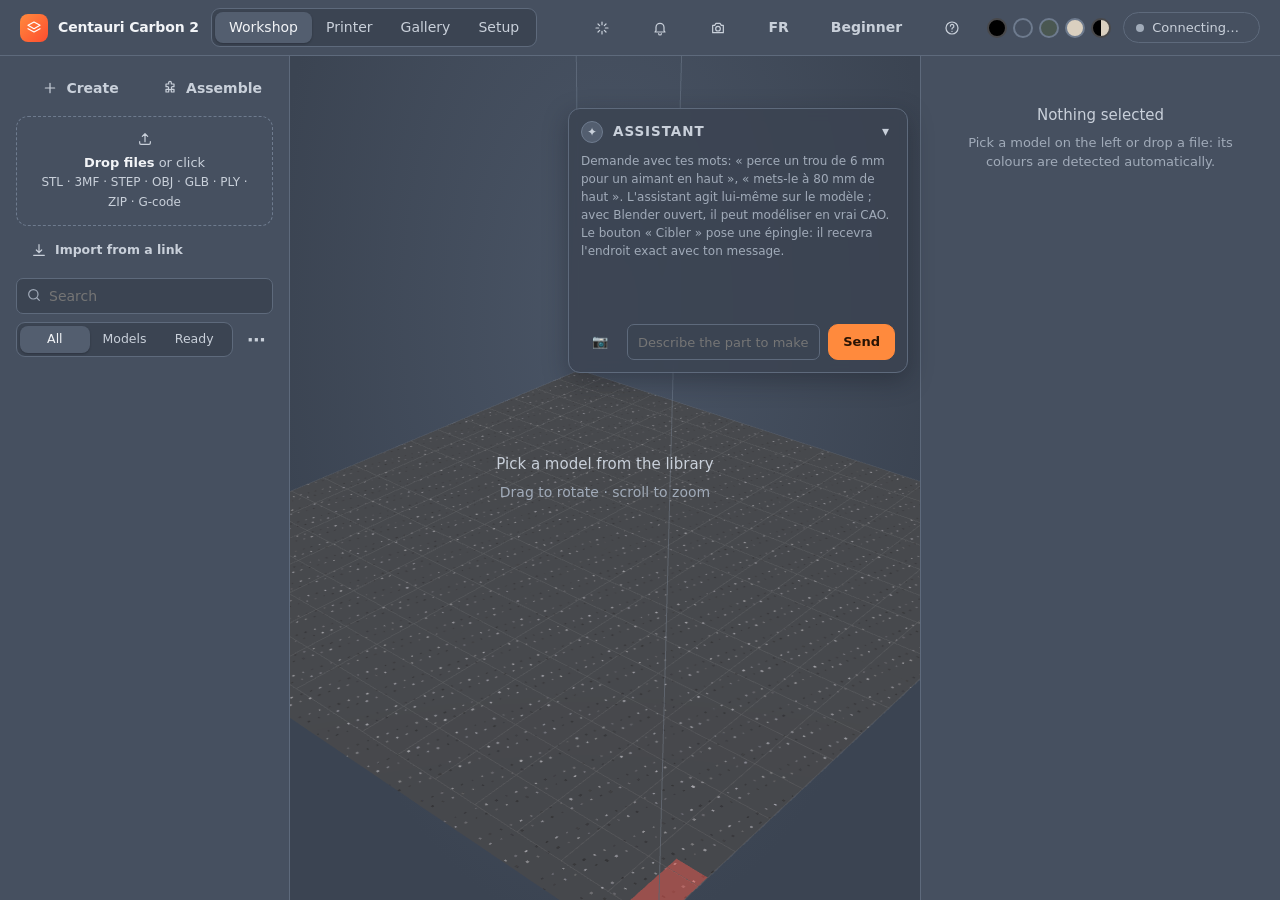
==== commit a09c8559: "✨ Assistant : une photo d'objet plat devient une pièce (contour trouvé par le code, vérifié par vibe" ====
--- a/src/elegoo_lab/web/index.html
+++ b/src/elegoo_lab/web/index.html
@@ -162,7 +162,8 @@
           <label>rayon <input id="chat-zone-r" type="number" min="2" max="80" value="10"> mm</label>
           <button id="chat-zone-x" title="Retirer la zone ciblée">✕</button>
         </div>
-        <div class="chat-row"><input id="chat-in" type="text" placeholder="Ex. : perce un trou de 6 mm pour un aimant en haut" autocomplete="off"><button class="btn primary" id="chat-go">Envoyer</button></div>
+        <div class="chat-att" id="chat-att" hidden></div>
+        <div class="chat-row"><button class="btn ghost" id="chat-photo" type="button" title="Joindre une photo (objet ou dessin posé à plat)" aria-label="Joindre une photo">📷</button><input id="chat-photo-in" type="file" accept="image/jpeg,image/png,image/webp" hidden><input id="chat-in" type="text" placeholder="Ex. : perce un trou de 6 mm pour un aimant en haut" autocomplete="off"><button class="btn primary" id="chat-go">Envoyer</button></div>
       </div>
     </div>
 
@@ -196,6 +197,7 @@
             <div class="field"><label for="gf-height">Hauteur finale voulue (mm, 20 à 1500)</label><input id="gf-height" type="number" min="20" max="1500" step="1" placeholder="ex. 600"></div>
             <div class="field"><label for="gf-zones">Zones où ne pas couper (hauteurs en mm, séparées par des virgules)</label><input id="gf-zones" type="text" placeholder="ex. 150-190, 230-260 (visage, mains)"></div>
             <div class="switch" style="margin:0 0 12px"><label for="gf-biais">Coupes en biais (15°, 30°) si elles passent par une section plus fine</label><input id="gf-biais" type="checkbox" checked></div>
+            <div class="switch" style="margin:0 0 12px"><label for="gf-vision">Demander son avis à l'IA (elle regarde le modèle et choisit parmi les coupes proposées ; plus long)</label><input id="gf-vision" type="checkbox"></div>
             <div class="seg wide"><button id="gf-preview" type="button">Voir l'aperçu</button><button id="gf-slice" type="button" disabled>Trancher toutes les pièces</button></div>
             <div id="gf-out" class="note" aria-live="polite"></div>
           </details>
--- a/src/elegoo_lab/web/css/app.css
+++ b/src/elegoo_lab/web/css/app.css
@@ -841,7 +841,14 @@
   #chat-zone input { width: 52px; }   /* the target's radius in mm */
   #chat-zone-x { border: 0; background: none; color: var(--dim); cursor: pointer; padding: 2px 4px; }
   #chat-zone-x:hover { color: var(--fg); }
-  #chat-in { flex: 1; }
+  #chat-in { flex: 1; min-width: 0; }
+  #chat-photo { padding: 0 10px; }
+  .chat-att { display: flex; align-items: center; gap: 8px; margin: 0 0 8px; padding: 6px; border-radius: 10px;
+              background: var(--raised); font-size: 12.5px; color: var(--dim); }
+  .chat-att[hidden] { display: none; }
+  .chat-att img { width: 44px; height: 44px; object-fit: cover; border-radius: 6px; }
+  .chat-att span { flex: 1; }
+  .chat-img { display: block; max-width: 100%; max-height: 220px; margin-top: 6px; border-radius: 8px; }
   .chat-sug { display: flex; flex-wrap: wrap; gap: 6px; margin-bottom: 8px; }
   .chat-sug[hidden] { display: none; }
   .chat-sug button { border: 1px solid var(--line); background: var(--raised); color: var(--dim); font: inherit;
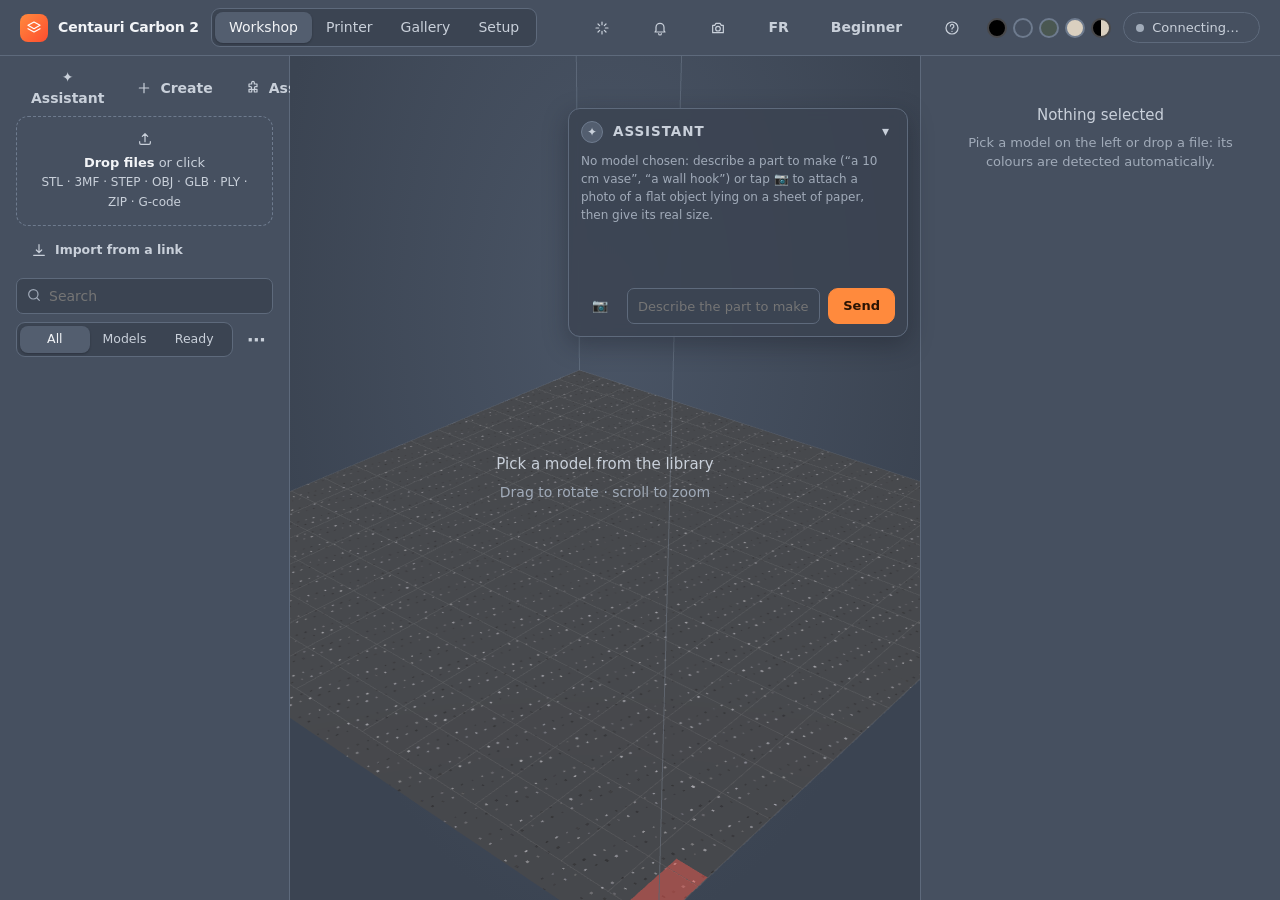
==== commit 8ce5bb4b: "📱 Assistant joignable sur téléphone sans modèle choisi (onglet Aperçu actif, bouton ✦ Assistant, aid" ====
--- a/src/elegoo_lab/web/index.html
+++ b/src/elegoo_lab/web/index.html
@@ -72,7 +72,7 @@
   </div>
   <section id="lab">
     <aside class="lib">
-      <div class="lib-head"><h2>Bibliothèque</h2><div style="display:flex;gap:2px"><button class="btn ghost" id="make-open" title="Créer une pièce sur mesure (boîte, étiquette, crochet…)"><svg class="i"><use href="#i-plus"/></svg>Créer</button><button class="btn ghost" id="asm-open" title="Assembler plusieurs pièces, une couleur chacune"><svg class="i"><use href="#i-puzzle"/></svg>Assembler</button></div></div>
+      <div class="lib-head"><h2>Bibliothèque</h2><div style="display:flex;gap:2px"><button class="btn ghost" id="ia-open" title="Demander à l'assistant : créer une pièce, d'après une photo ou une description">✦ Assistant</button><button class="btn ghost" id="make-open" title="Créer une pièce sur mesure (boîte, étiquette, crochet…)"><svg class="i"><use href="#i-plus"/></svg>Créer</button><button class="btn ghost" id="asm-open" title="Assembler plusieurs pièces, une couleur chacune"><svg class="i"><use href="#i-puzzle"/></svg>Assembler</button></div></div>
       <div class="lib-add">
       <label class="drop" id="drop"><svg class="i"><use href="#i-upload"/></svg><br><b class="d-desk">Déposer des fichiers</b><span class="d-desk"> ou cliquer</span><b class="d-touch">Ajouter un fichier</b><br><span class="d-fmt">STL · 3MF · STEP · OBJ · GLB · PLY · ZIP · G-code</span>
         <input id="up" type="file" accept=".stl,.3mf,.glb,.gltf,.obj,.gcode,.ply,.off,.dae,.step,.stp,.zip" hidden multiple></label>
@@ -148,7 +148,7 @@
       </div>
       <div class="sect" id="chat-sec" hidden>
         <div class="sect-h"><span class="num">✦</span><h3>Assistant</h3><b class="grow"></b><button id="chat-fold" title="Replier ou déplier l'assistant" aria-label="Replier ou déplier l'assistant">▾</button></div>
-        <p class="note">Demande avec tes mots : « perce un trou de 6 mm pour un aimant en haut », « mets-le à 80 mm de haut ». L'assistant agit lui-même sur le modèle ; avec Blender ouvert, il peut modéliser en vrai CAO. Le bouton « Cibler » pose une épingle : il recevra l'endroit exact avec ton message.</p>
+        <p class="note" id="chat-note">Demande avec tes mots : « perce un trou de 6 mm pour un aimant en haut », « mets-le à 80 mm de haut ». L'assistant agit lui-même sur le modèle ; avec Blender ouvert, il peut modéliser en vrai CAO. Le bouton « Cibler » pose une épingle : il recevra l'endroit exact avec ton message.</p>
         <div id="chat-log"></div>
         <div class="chat-sug" id="chat-sug">
           <button data-q="Répare-le et mets-le dans la meilleure pose">Réparer et poser</button>
@@ -261,7 +261,7 @@
     </aside>
     <nav class="mnav" id="mnav" aria-label="Atelier">
       <button data-m="lib" class="on"><svg class="i"><use href="#i-search"/></svg>Bibliothèque</button>
-      <button data-m="view" disabled><svg class="i"><use href="#i-layers"/></svg>Aperçu</button>
+      <button data-m="view"><svg class="i"><use href="#i-layers"/></svg>Aperçu</button>
       <button data-m="prep" disabled><svg class="i"><use href="#i-play"/></svg>Préparer</button>
     </nav>
   </section>
